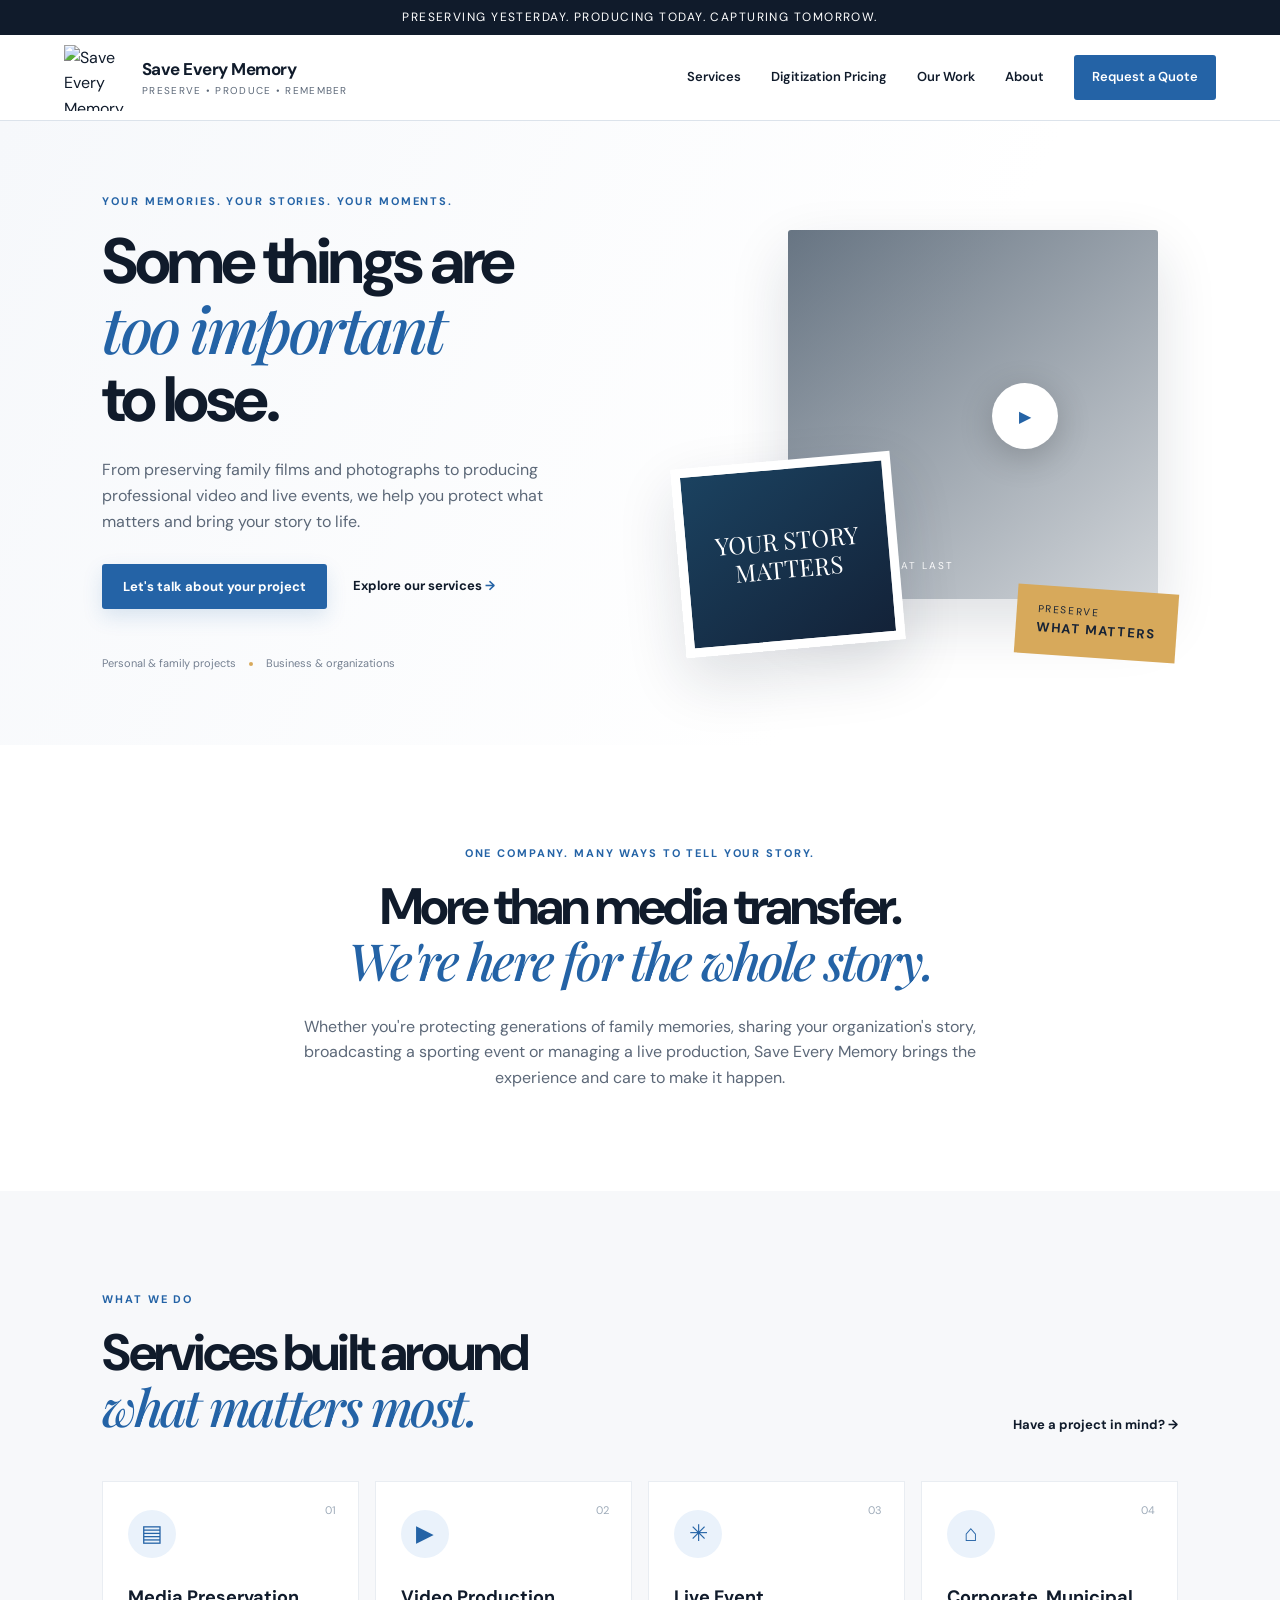
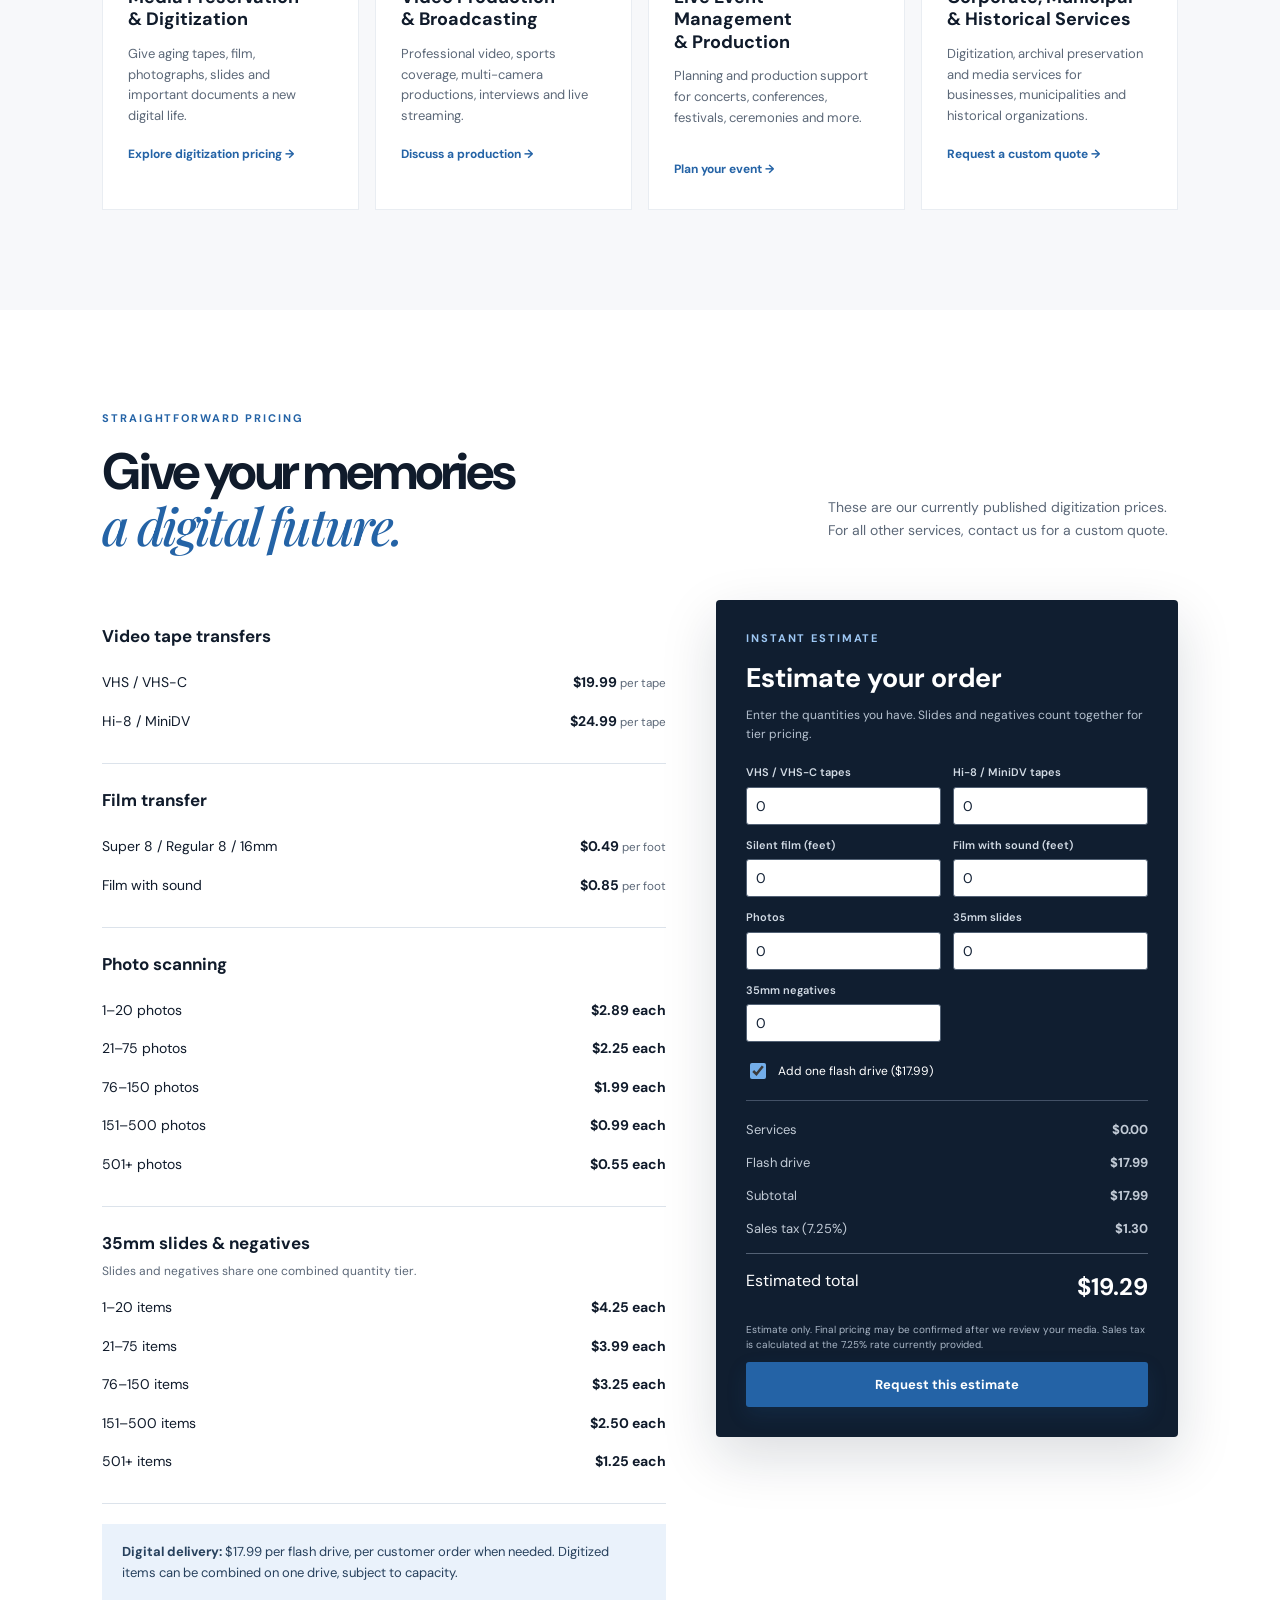
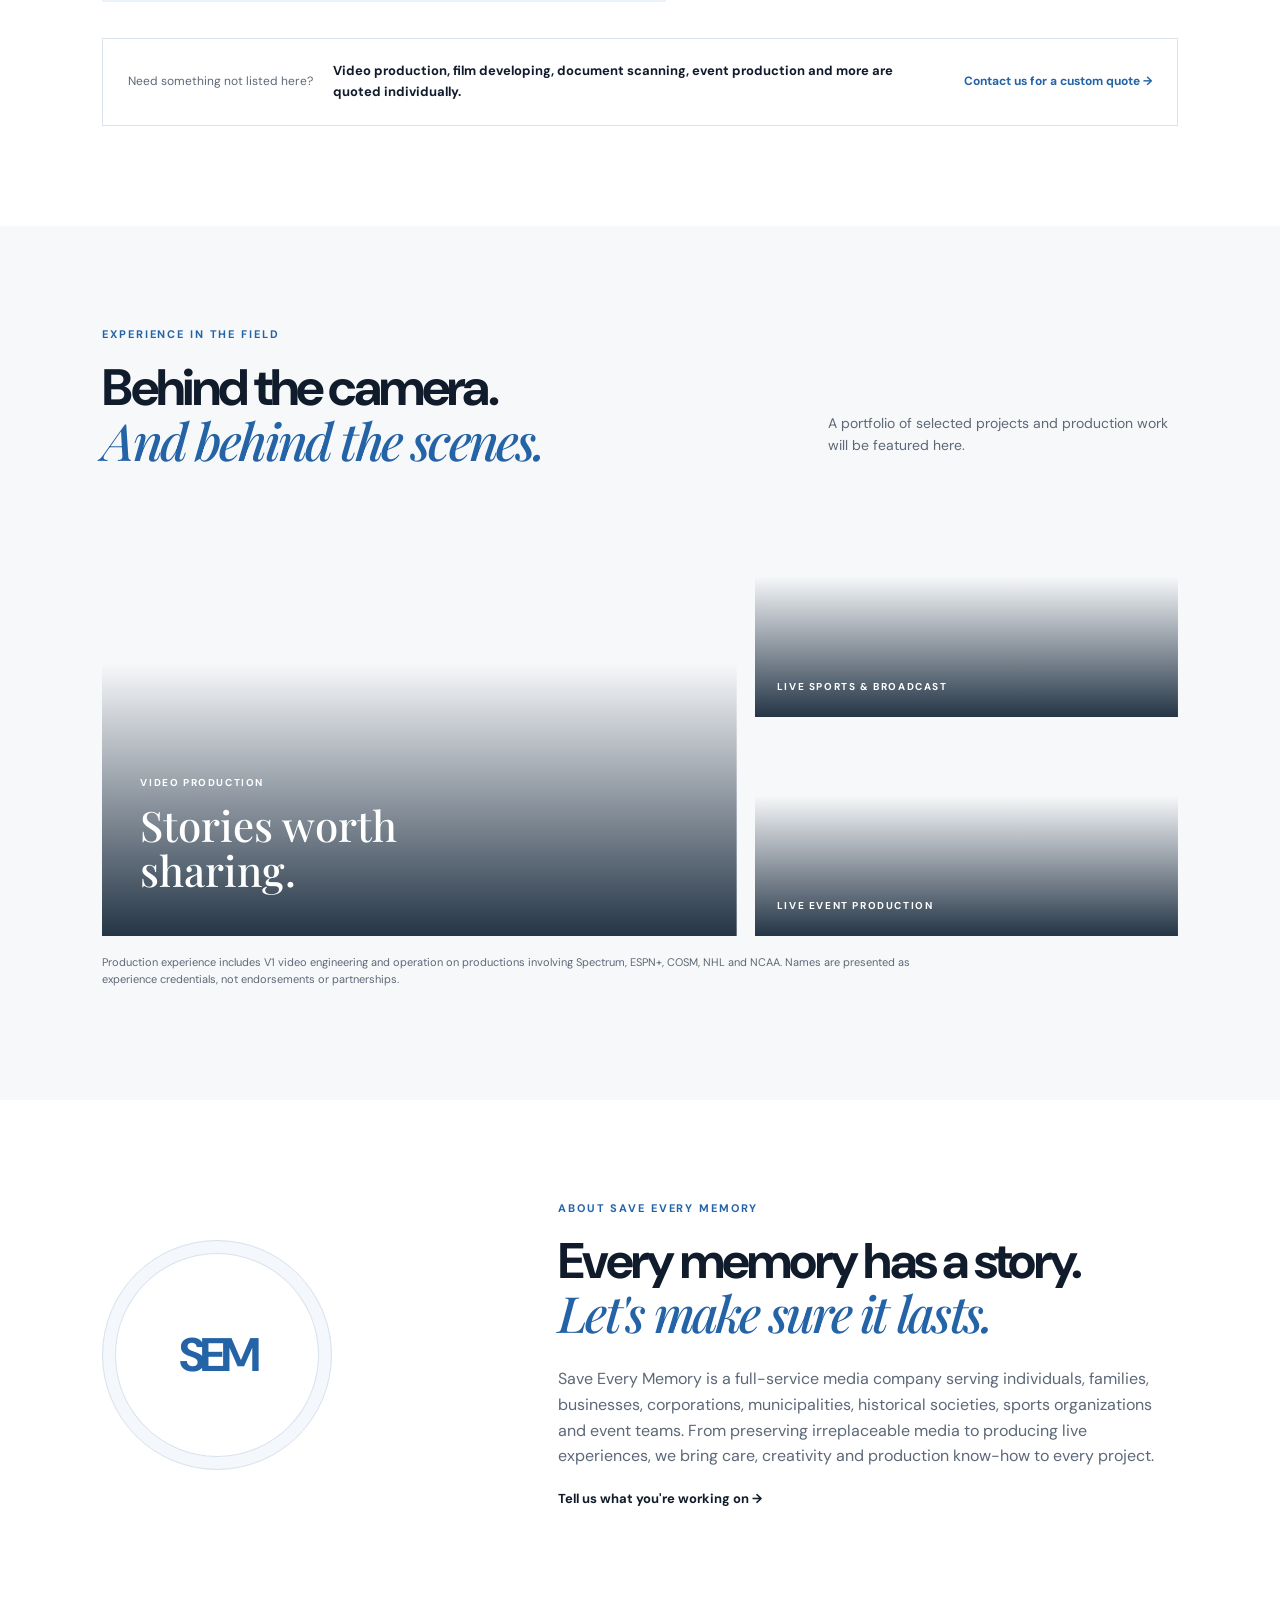
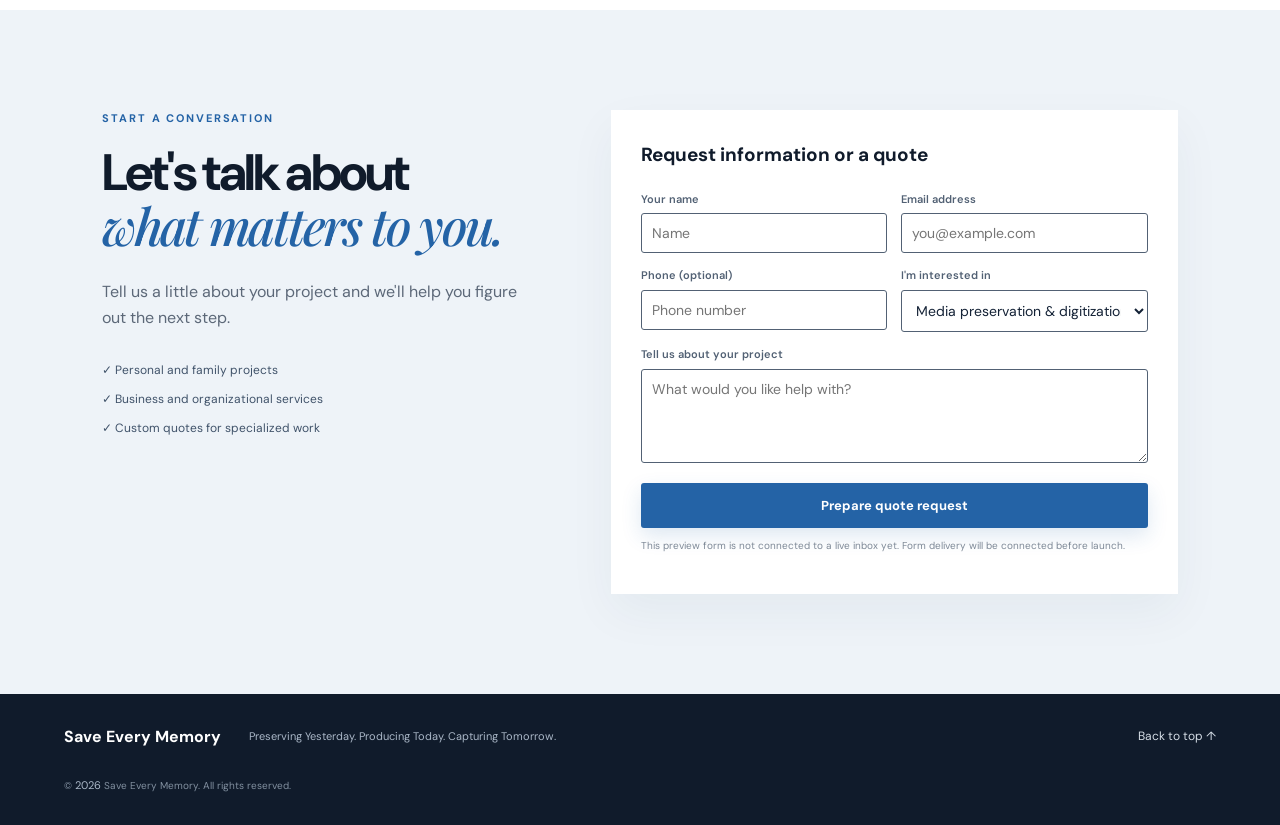
==== index.html @ 8688cd96 "Add files via upload" ====
<!doctype html>
<html lang="en">
<head>
  <meta charset="utf-8">
  <meta name="viewport" content="width=device-width, initial-scale=1">
  <meta name="description" content="Save Every Memory preserves the moments, stories and history that matter — and produces professional video and live events.">
  <title>Save Every Memory | Preserve. Produce. Remember.</title>
  <link rel="stylesheet" href="styles.css">
</head>
<body>
  <div class="announcement">Preserving Yesterday. Producing Today. Capturing Tomorrow.</div>
  <header class="site-header">
    <a class="brand" href="#home" aria-label="Save Every Memory home">
      <img class="brand-logo" src="assets/save-every-memory-logo.png" alt="Save Every Memory logo">
      <span><strong>Save Every Memory</strong><small>Preserve • Produce • Remember</small></span>
    </a>
    <button class="menu-toggle" aria-label="Toggle navigation" aria-expanded="false">☰</button>
    <nav class="nav">
      <a href="#services">Services</a><a href="#pricing">Digitization Pricing</a>
      <a href="#work">Our Work</a><a href="#about">About</a>
      <a class="nav-cta" href="#contact">Request a Quote</a>
    </nav>
  </header>

  <main>
    <section class="hero" id="home">
      <div class="hero-copy">
        <p class="eyebrow">Your memories. Your stories. Your moments.</p>
        <h1>Some things are<br><em>too important</em><br>to lose.</h1>
        <p class="hero-lede">From preserving family films and photographs to producing professional video and live events, we help you protect what matters and bring your story to life.</p>
        <div class="hero-actions"><a class="button primary" href="#contact">Let's talk about your project</a><a class="text-link" href="#services">Explore our services <span>→</span></a></div>
        <div class="trust-line"><span>Personal & family projects</span><i></i><span>Business & organizations</span></div>
      </div>
      <div class="hero-art" aria-label="Memories and video production visual">
        <div class="photo photo-main"><div class="photo-label">MEMORIES THAT LAST</div></div>
        <div class="photo photo-small"><span>YOUR STORY<br>MATTERS</span></div>
        <div class="play-mark">▶</div>
        <div class="hero-stamp">PRESERVE<br><b>WHAT MATTERS</b></div>
      </div>
    </section>

    <section class="intro section-pad">
      <p class="eyebrow">One company. Many ways to tell your story.</p>
      <h2>More than media transfer.<br><em>We're here for the whole story.</em></h2>
      <p>Whether you're protecting generations of family memories, sharing your organization's story, broadcasting a sporting event or managing a live production, Save Every Memory brings the experience and care to make it happen.</p>
    </section>

    <section class="services section-pad" id="services">
      <div class="section-heading"><div><p class="eyebrow">What we do</p><h2>Services built around<br><em>what matters most.</em></h2></div><a class="text-link" href="#contact">Have a project in mind? →</a></div>
      <div class="service-grid">
        <article class="service-card"><div class="service-number">01</div><div class="service-icon">▤</div><h3>Media Preservation<br>& Digitization</h3><p>Give aging tapes, film, photographs, slides and important documents a new digital life.</p><a href="#pricing">Explore digitization pricing →</a></article>
        <article class="service-card"><div class="service-number">02</div><div class="service-icon">▶</div><h3>Video Production<br>& Broadcasting</h3><p>Professional video, sports coverage, multi-camera productions, interviews and live streaming.</p><a href="#contact">Discuss a production →</a></article>
        <article class="service-card"><div class="service-number">03</div><div class="service-icon">✳</div><h3>Live Event Management<br>& Production</h3><p>Planning and production support for concerts, conferences, festivals, ceremonies and more.</p><a href="#contact">Plan your event →</a></article>
        <article class="service-card"><div class="service-number">04</div><div class="service-icon">⌂</div><h3>Corporate, Municipal<br>& Historical Services</h3><p>Digitization, archival preservation and media services for businesses, municipalities and historical organizations.</p><a href="#contact">Request a custom quote →</a></article>
      </div>
    </section>

    <section class="pricing section-pad" id="pricing">
      <div class="section-heading"><div><p class="eyebrow">Straightforward pricing</p><h2>Give your memories<br><em>a digital future.</em></h2></div><p class="section-note">These are our currently published digitization prices. For all other services, contact us for a custom quote.</p></div>
      <div class="price-layout">
        <div class="price-tables">
          <div class="price-group"><h3>Video tape transfers</h3><div class="price-row"><span>VHS / VHS-C</span><b>$19.99 <small>per tape</small></b></div><div class="price-row"><span>Hi-8 / MiniDV</span><b>$24.99 <small>per tape</small></b></div></div>
          <div class="price-group"><h3>Film transfer</h3><div class="price-row"><span>Super 8 / Regular 8 / 16mm</span><b>$0.49 <small>per foot</small></b></div><div class="price-row"><span>Film with sound</span><b>$0.85 <small>per foot</small></b></div></div>
          <div class="price-group"><h3>Photo scanning</h3><div class="tier-row"><span>1–20 photos</span><b>$2.89 each</b></div><div class="tier-row"><span>21–75 photos</span><b>$2.25 each</b></div><div class="tier-row"><span>76–150 photos</span><b>$1.99 each</b></div><div class="tier-row"><span>151–500 photos</span><b>$0.99 each</b></div><div class="tier-row"><span>501+ photos</span><b>$0.55 each</b></div></div>
          <div class="price-group"><h3>35mm slides & negatives</h3><p class="small-note">Slides and negatives share one combined quantity tier.</p><div class="tier-row"><span>1–20 items</span><b>$4.25 each</b></div><div class="tier-row"><span>21–75 items</span><b>$3.99 each</b></div><div class="tier-row"><span>76–150 items</span><b>$3.25 each</b></div><div class="tier-row"><span>151–500 items</span><b>$2.50 each</b></div><div class="tier-row"><span>501+ items</span><b>$1.25 each</b></div></div>
          <div class="drive-note"><strong>Digital delivery:</strong> $17.99 per flash drive, per customer order when needed. Digitized items can be combined on one drive, subject to capacity.</div>
        </div>
        <aside class="calculator">
          <div class="calc-top"><p class="eyebrow">Instant estimate</p><h3>Estimate your order</h3><p>Enter the quantities you have. Slides and negatives count together for tier pricing.</p></div>
          <div class="calc-fields">
            <label>VHS / VHS-C tapes<input type="number" min="0" step="1" value="0" id="vhs"></label>
            <label>Hi-8 / MiniDV tapes<input type="number" min="0" step="1" value="0" id="hi8"></label>
            <label>Silent film (feet)<input type="number" min="0" step="1" value="0" id="silent"></label>
            <label>Film with sound (feet)<input type="number" min="0" step="1" value="0" id="sound"></label>
            <label>Photos<input type="number" min="0" step="1" value="0" id="photos"></label>
            <label>35mm slides<input type="number" min="0" step="1" value="0" id="slides"></label>
            <label>35mm negatives<input type="number" min="0" step="1" value="0" id="negatives"></label>
          </div>
          <label class="check-line"><input type="checkbox" id="drive" checked> Add one flash drive ($17.99)</label>
          <div class="calc-breakdown"><div><span>Services</span><b id="servicesTotal">$0.00</b></div><div><span>Flash drive</span><b id="driveTotal">$17.99</b></div><div><span>Subtotal</span><b id="subtotal">$17.99</b></div><div><span>Sales tax (7.25%)</span><b id="tax">$1.30</b></div><div class="grand-total"><span>Estimated total</span><b id="total">$19.29</b></div></div>
          <p class="calc-disclaimer">Estimate only. Final pricing may be confirmed after we review your media. Sales tax is calculated at the 7.25% rate currently provided.</p>
          <a class="button primary full" href="#contact">Request this estimate</a>
        </aside>
      </div>
      <div class="custom-quote"><span>Need something not listed here?</span><strong>Video production, film developing, document scanning, event production and more are quoted individually.</strong><a href="#contact">Contact us for a custom quote →</a></div>
    </section>

    <section class="work section-pad" id="work">
      <div class="section-heading"><div><p class="eyebrow">Experience in the field</p><h2>Behind the camera.<br><em>And behind the scenes.</em></h2></div><p class="section-note">A portfolio of selected projects and production work will be featured here.</p></div>
      <div class="work-grid"><div class="work-feature"><div class="work-overlay"><span>VIDEO PRODUCTION</span><h3>Stories worth<br>sharing.</h3></div></div><div class="work-side"><div class="work-tile sports"><span>LIVE SPORTS & BROADCAST</span></div><div class="work-tile events"><span>LIVE EVENT PRODUCTION</span></div></div></div>
      <p class="experience-note">Production experience includes V1 video engineering and operation on productions involving Spectrum, ESPN+, COSM, NHL and NCAA. Names are presented as experience credentials, not endorsements or partnerships.</p>
    </section>

    <section class="about section-pad" id="about"><div class="about-mark">SEM</div><div><p class="eyebrow">About Save Every Memory</p><h2>Every memory has a story.<br><em>Let's make sure it lasts.</em></h2><p>Save Every Memory is a full-service media company serving individuals, families, businesses, corporations, municipalities, historical societies, sports organizations and event teams. From preserving irreplaceable media to producing live experiences, we bring care, creativity and production know-how to every project.</p><a class="text-link" href="#contact">Tell us what you're working on →</a></div></section>

    <section class="contact section-pad" id="contact"><div class="contact-copy"><p class="eyebrow">Start a conversation</p><h2>Let's talk about<br><em>what matters to you.</em></h2><p>Tell us a little about your project and we'll help you figure out the next step.</p><div class="contact-points"><span>✓ Personal and family projects</span><span>✓ Business and organizational services</span><span>✓ Custom quotes for specialized work</span></div></div>
      <form class="contact-form" id="quoteForm"><div class="form-heading">Request information or a quote</div><div class="form-grid"><label>Your name<input required name="name" placeholder="Name"></label><label>Email address<input required type="email" name="email" placeholder="you@example.com"></label><label>Phone (optional)<input name="phone" placeholder="Phone number"></label><label>I'm interested in<select name="interest"><option>Media preservation & digitization</option><option>Video production & broadcasting</option><option>Live event management & production</option><option>Corporate, municipal & historical services</option><option>Other / not sure yet</option></select></label><label class="wide">Tell us about your project<textarea required name="message" rows="4" placeholder="What would you like help with?"></textarea></label></div><button class="button primary full" type="submit">Prepare quote request</button><p class="form-hint">This preview form is not connected to a live inbox yet. Form delivery will be connected before launch.</p><div id="formStatus" role="status"></div></form>
    </section>
  </main>
  <footer><a class="footer-brand" href="#home">Save Every Memory</a><span>Preserving Yesterday. Producing Today. Capturing Tomorrow.</span><a href="#home">Back to top ↑</a><small>© <span id="year"></span> Save Every Memory. All rights reserved.</small></footer>
  <script src="script.js"></script>
</body>
</html>
---- styles.css ----
@import url('https://fonts.googleapis.com/css2?family=DM+Sans:wght@400;500;600;700&family=Playfair+Display:ital,wght@0,500;0,600;1,500;1,600&display=swap');
:root{--ink:#101b2b;--muted:#5c6878;--blue:#2463a6;--blue2:#eaf2fb;--line:#dce3eb;--paper:#f7f8fa;--white:#fff;--gold:#d7a95b}
*{box-sizing:border-box}html{scroll-behavior:smooth}body{margin:0;color:var(--ink);font-family:'DM Sans',sans-serif;line-height:1.6;background:#fff}a{color:inherit;text-decoration:none}.announcement{background:var(--ink);color:#fff;text-align:center;padding:8px 16px;font-size:12px;letter-spacing:.12em;text-transform:uppercase}.site-header{height:86px;padding:0 max(5vw,24px);display:flex;align-items:center;justify-content:space-between;border-bottom:1px solid var(--line);background:#fff;position:sticky;top:0;z-index:10}.brand{display:flex;align-items:center;gap:12px}.brand strong{display:block;font-size:17px;letter-spacing:-.03em}.brand small{display:block;color:var(--muted);font-size:10px;letter-spacing:.13em;text-transform:uppercase}.brand-logo{width:66px;height:66px;object-fit:contain;display:block;flex:0 0 auto}.nav{display:flex;align-items:center;gap:30px;font-size:13px;font-weight:600}.nav a:not(.nav-cta):hover,.text-link:hover{color:var(--blue)}.nav-cta{background:var(--blue);color:#fff;padding:12px 18px;border-radius:3px}.menu-toggle{display:none;border:0;background:none;font-size:24px}
.hero{min-height:610px;display:grid;grid-template-columns:1fr 1fr;align-items:center;padding:72px max(8vw,32px);gap:6vw;background:linear-gradient(115deg,#f6f8fb 0%,#fff 68%);overflow:hidden}.eyebrow{color:var(--blue);font-size:11px;font-weight:700;letter-spacing:.17em;text-transform:uppercase;margin:0 0 18px}.hero h1,.intro h2,.section-heading h2,.about h2,.contact h2{font-size:clamp(42px,5vw,66px);line-height:1.04;letter-spacing:-.055em;margin:0 0 24px;font-weight:700}.hero h1 em,.intro h2 em,.section-heading h2 em,.about h2 em,.contact h2 em{font-family:'Playfair Display',serif;font-weight:500;color:var(--blue)}.hero-lede{max-width:570px;color:var(--muted);font-size:16px}.hero-actions{display:flex;align-items:center;gap:26px;margin-top:30px}.button{display:inline-flex;justify-content:center;align-items:center;border:0;padding:14px 21px;font:700 13px 'DM Sans';cursor:pointer;border-radius:3px}.primary{background:var(--blue);color:#fff;box-shadow:0 8px 20px #2463a626}.primary:hover{background:#194e88}.text-link{font-weight:700;color:var(--ink);font-size:13px}.text-link span{color:var(--blue)}.trust-line{display:flex;align-items:center;gap:13px;margin-top:46px;color:#758091;font-size:11px}.trust-line i{height:4px;width:4px;border-radius:50%;background:var(--gold)}.hero-art{height:450px;position:relative;max-width:550px;width:100%;justify-self:center}.photo{position:absolute;box-shadow:0 25px 60px #12243b24}.photo-main{width:74%;height:82%;right:4%;top:5%;background:linear-gradient(140deg,#1c3045aa,#1c304533),url('https://images.unsplash.com/photo-1511895426328-dc8714191300?auto=format&fit=crop&w=1100&q=85') center/cover;border-radius:3px}.photo-small{width:44%;height:42%;left:0;bottom:2%;background:linear-gradient(145deg,#1b4260,#132238);border:9px solid white;display:grid;place-content:center;color:#fff;text-align:center;font-family:'Playfair Display';font-size:24px;line-height:1.15;transform:rotate(-5deg)}.photo-label{position:absolute;bottom:25px;left:25px;color:#fff;font-size:10px;letter-spacing:.2em}.play-mark{position:absolute;right:24%;top:39%;width:66px;height:66px;border-radius:50%;background:#fff;color:var(--blue);display:grid;place-content:center;box-shadow:0 8px 35px #0003}.hero-stamp{position:absolute;right:0;bottom:0;background:var(--gold);padding:16px 21px;color:#172335;font-size:10px;letter-spacing:.16em;line-height:1.6;transform:rotate(4deg)}.hero-stamp b{font-size:13px}
.section-pad{padding:100px max(8vw,32px)}.intro{text-align:center;max-width:950px;margin:auto}.intro h2{font-size:clamp(36px,4vw,54px)}.intro>p:last-child{max-width:700px;margin:0 auto;color:var(--muted)}.services{background:var(--paper)}.section-heading{display:flex;align-items:end;justify-content:space-between;gap:30px;margin-bottom:45px}.section-heading h2{font-size:clamp(36px,4vw,52px);margin:0}.section-note{max-width:350px;color:var(--muted);font-size:14px}.service-grid{display:grid;grid-template-columns:repeat(4,1fr);gap:16px}.service-card{background:#fff;padding:28px 25px;min-height:300px;position:relative;border:1px solid #e9edf2;transition:.2s}.service-card:hover{transform:translateY(-5px);box-shadow:0 15px 35px #14263b12}.service-number{position:absolute;right:22px;top:20px;color:#9eabb9;font-size:11px}.service-icon{width:48px;height:48px;border-radius:50%;background:var(--blue2);color:var(--blue);display:grid;place-content:center;font-size:23px;margin-bottom:28px}.service-card h3{font-size:18px;line-height:1.25;margin:0 0 12px}.service-card p{color:var(--muted);font-size:13px;min-height:76px}.service-card a{font-size:12px;color:var(--blue);font-weight:700}
.pricing{background:#fff}.price-layout{display:grid;grid-template-columns:1.1fr .9fr;gap:50px;align-items:start}.price-group{padding:23px 0;border-bottom:1px solid var(--line)}.price-group h3{margin:0 0 13px;font-size:17px}.price-row,.tier-row{display:flex;justify-content:space-between;align-items:center;padding:8px 0;font-size:14px;gap:20px}.price-row b,.tier-row b{white-space:nowrap}.price-row small{font-weight:400;color:var(--muted)}.small-note{font-size:12px;color:var(--muted);margin:-8px 0 7px}.drive-note{margin-top:20px;background:var(--blue2);padding:18px 20px;font-size:13px;color:#27415d}.calculator{background:#101e30;color:#fff;padding:30px;border-radius:4px;box-shadow:0 20px 55px #0b1c3026}.calc-top .eyebrow{color:#9ec8f4;margin-bottom:8px}.calc-top h3{font-size:27px;margin:0}.calc-top p:not(.eyebrow){font-size:12px;color:#b6c2d0;margin:7px 0 20px}.calc-fields{display:grid;grid-template-columns:1fr 1fr;gap:12px}.calc-fields label,.form-grid label{font-size:11px;color:#d2dbe5;font-weight:600}.calc-fields input,.form-grid input,.form-grid select,.form-grid textarea{display:block;width:100%;margin-top:5px;border:1px solid #526174;background:#fff;color:#142236;border-radius:3px;padding:10px;font:14px 'DM Sans';min-width:0}.calc-fields input{padding:9px}.check-line{display:flex;align-items:center;gap:9px;font-size:12px;margin:18px 0}.check-line input{accent-color:#73aeea;width:16px;height:16px}.calc-breakdown{border-top:1px solid #435166;padding-top:13px}.calc-breakdown>div{display:flex;justify-content:space-between;padding:6px 0;font-size:13px;color:#c2cbd6}.calc-breakdown .grand-total{border-top:1px solid #536174;margin-top:7px;padding-top:14px;color:#fff;font-size:16px}.grand-total b{font-size:24px}.calc-disclaimer{font-size:10px;color:#aab7c7;line-height:1.5}.full{width:100%}.custom-quote{margin-top:36px;padding:22px 25px;border:1px solid var(--line);display:flex;align-items:center;gap:20px;flex-wrap:wrap}.custom-quote span{font-size:12px;color:var(--muted)}.custom-quote strong{font-size:13px;flex:1}.custom-quote a{font-size:12px;color:var(--blue);font-weight:700;white-space:nowrap}
.work{background:var(--paper)}.work-grid{display:grid;grid-template-columns:1.2fr .8fr;gap:18px;height:420px}.work-feature,.work-tile{position:relative;background-size:cover;background-position:center;overflow:hidden}.work-feature{background-image:linear-gradient(0deg,#071a2de0,transparent 65%),url('https://images.unsplash.com/photo-1492619375914-88005aa9e8fb?auto=format&fit=crop&w=1300&q=85')}.work-overlay{position:absolute;bottom:34px;left:38px;color:#fff}.work-overlay span,.work-tile span{font-size:10px;letter-spacing:.16em;font-weight:700}.work-overlay h3{font-size:42px;line-height:1.05;margin:10px 0;font-family:'Playfair Display';font-weight:500}.work-side{display:grid;grid-template-rows:1fr 1fr;gap:18px}.work-tile{display:flex;align-items:end;padding:22px;color:#fff}.sports{background-image:linear-gradient(0deg,#071a2de0,transparent 70%),url('https://images.unsplash.com/photo-1461896836934-ffe607ba8211?auto=format&fit=crop&w=900&q=85')}.events{background-image:linear-gradient(0deg,#071a2de0,transparent 70%),url('https://images.unsplash.com/photo-1501386761578-eac5c94b800a?auto=format&fit=crop&w=900&q=85')}.experience-note{font-size:11px;color:var(--muted);margin-top:18px;max-width:850px}
.about{display:grid;grid-template-columns:.55fr 1fr;gap:9vw;align-items:center}.about-mark{width:230px;height:230px;border-radius:50%;border:1px solid #d8e2ed;display:grid;place-content:center;font-size:47px;font-weight:700;color:var(--blue);letter-spacing:-.1em;box-shadow:inset 0 0 0 12px #f4f8fc,inset 0 0 0 13px #d8e2ed}.about h2{font-size:clamp(36px,4vw,50px)}.about p:not(.eyebrow){color:var(--muted);max-width:650px}.contact{background:#eef3f8;display:grid;grid-template-columns:.85fr 1.15fr;gap:7vw}.contact h2{font-size:clamp(38px,4vw,54px)}.contact-copy>p:not(.eyebrow){color:var(--muted);max-width:420px}.contact-points{display:grid;gap:10px;margin-top:30px;font-size:12px;color:#40536a}.contact-form{background:#fff;padding:30px;box-shadow:0 18px 45px #1c38500d}.form-heading{font-size:19px;font-weight:700;margin-bottom:20px}.form-grid{display:grid;grid-template-columns:1fr 1fr;gap:14px}.form-grid label{color:#526174}.form-grid .wide{grid-column:1/-1}.form-grid textarea{resize:vertical}.contact-form button{margin-top:20px}.form-hint{font-size:10px;color:#7d8896}#formStatus{font-size:12px;color:var(--blue);margin-top:10px}footer{background:#101b2b;color:#d5dde6;padding:30px max(5vw,24px);display:flex;align-items:center;gap:28px;flex-wrap:wrap}footer .footer-brand{font-weight:700;color:#fff}footer span{font-size:11px;color:#aab7c7;flex:1}footer>a:nth-of-type(2){font-size:12px}footer small{width:100%;font-size:10px;color:#8290a0}
@media(max-width:950px){.nav{gap:15px}.hero{padding-left:6vw;padding-right:6vw}.service-grid{grid-template-columns:repeat(2,1fr)}.price-layout{grid-template-columns:1fr 1fr;gap:25px}.section-pad{padding:75px 6vw}}
@media(max-width:700px){.site-header{height:72px}.menu-toggle{display:block}.nav{display:none;position:absolute;top:72px;left:0;right:0;background:#fff;padding:20px 26px;box-shadow:0 15px 25px #14263b18;flex-direction:column;align-items:stretch}.nav.open{display:flex}.nav-cta{text-align:center}.hero{grid-template-columns:1fr;padding:58px 7vw 50px;gap:20px}.hero-art{height:330px;width:100%}.hero h1{font-size:49px}.hero-actions{align-items:flex-start;flex-direction:column;gap:15px}.trust-line{margin-top:27px;flex-wrap:wrap}.section-pad{padding:65px 7vw}.section-heading{display:block}.section-note{margin-top:18px}.service-grid{grid-template-columns:1fr}.service-card{min-height:0}.service-card p{min-height:0}.price-layout{grid-template-columns:1fr}.calculator{padding:24px}.work-grid{height:auto;grid-template-columns:1fr}.work-feature{height:300px}.work-side{grid-template-columns:1fr 1fr;grid-template-rows:180px}.about{grid-template-columns:1fr;gap:35px}.about-mark{width:150px;height:150px;font-size:34px}.contact{grid-template-columns:1fr;gap:35px}.form-grid{grid-template-columns:1fr}.form-grid .wide{grid-column:auto}.custom-quote{align-items:flex-start;flex-direction:column;gap:8px}.custom-quote strong{flex:none}.custom-quote a{white-space:normal}footer{gap:12px;flex-direction:column;align-items:flex-start}footer span{flex:none}}
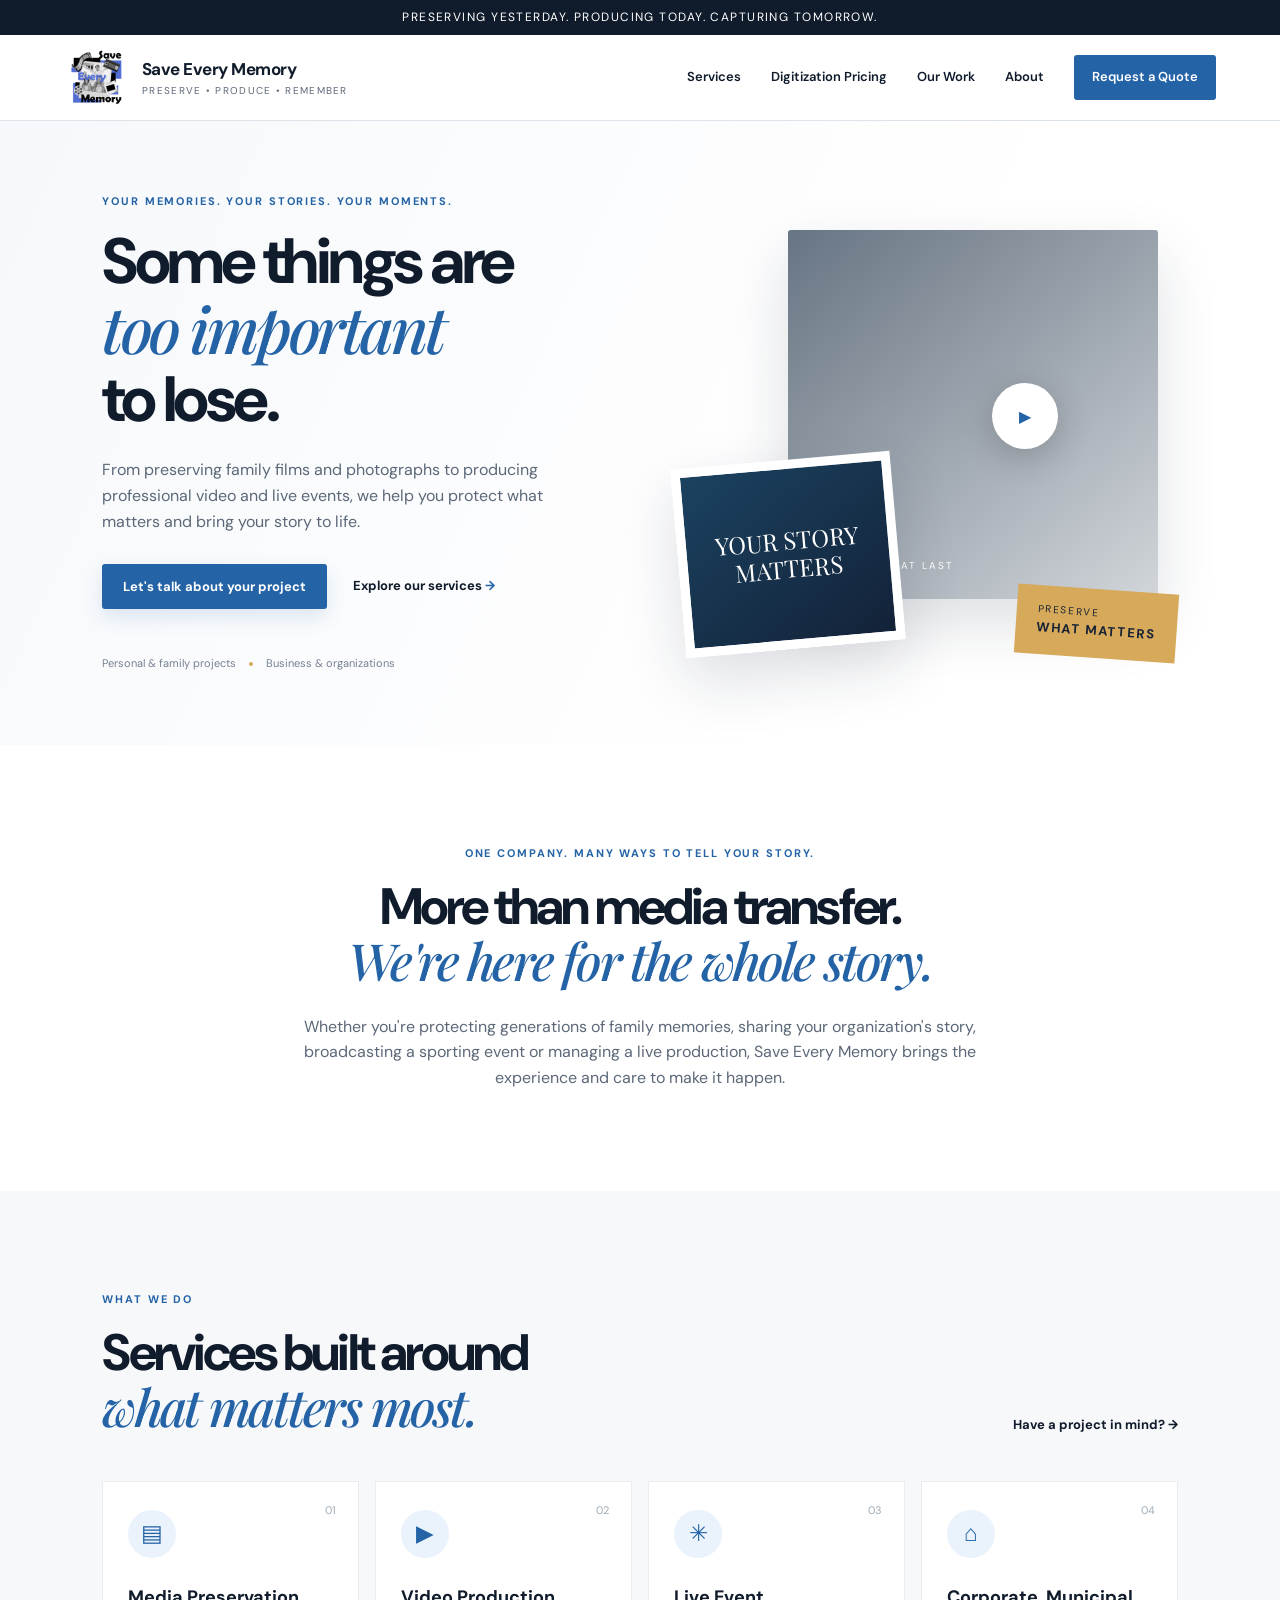
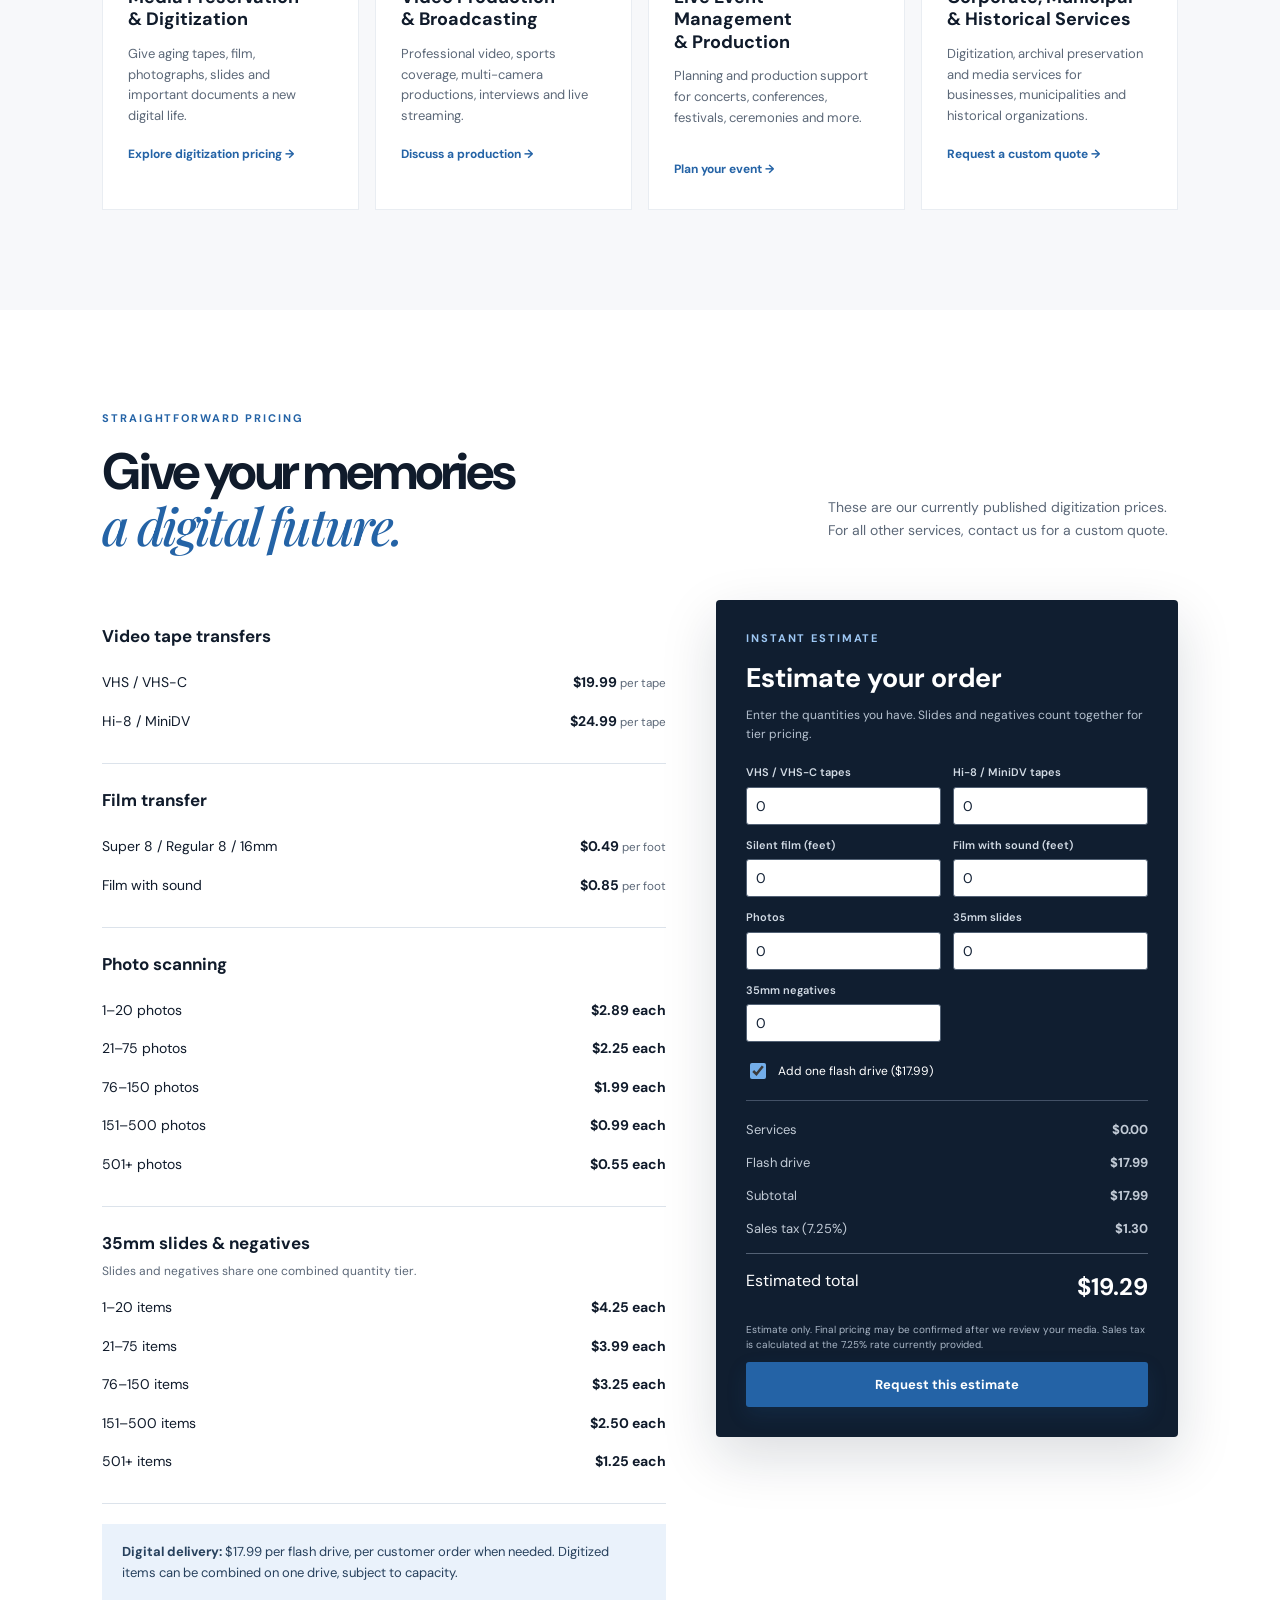
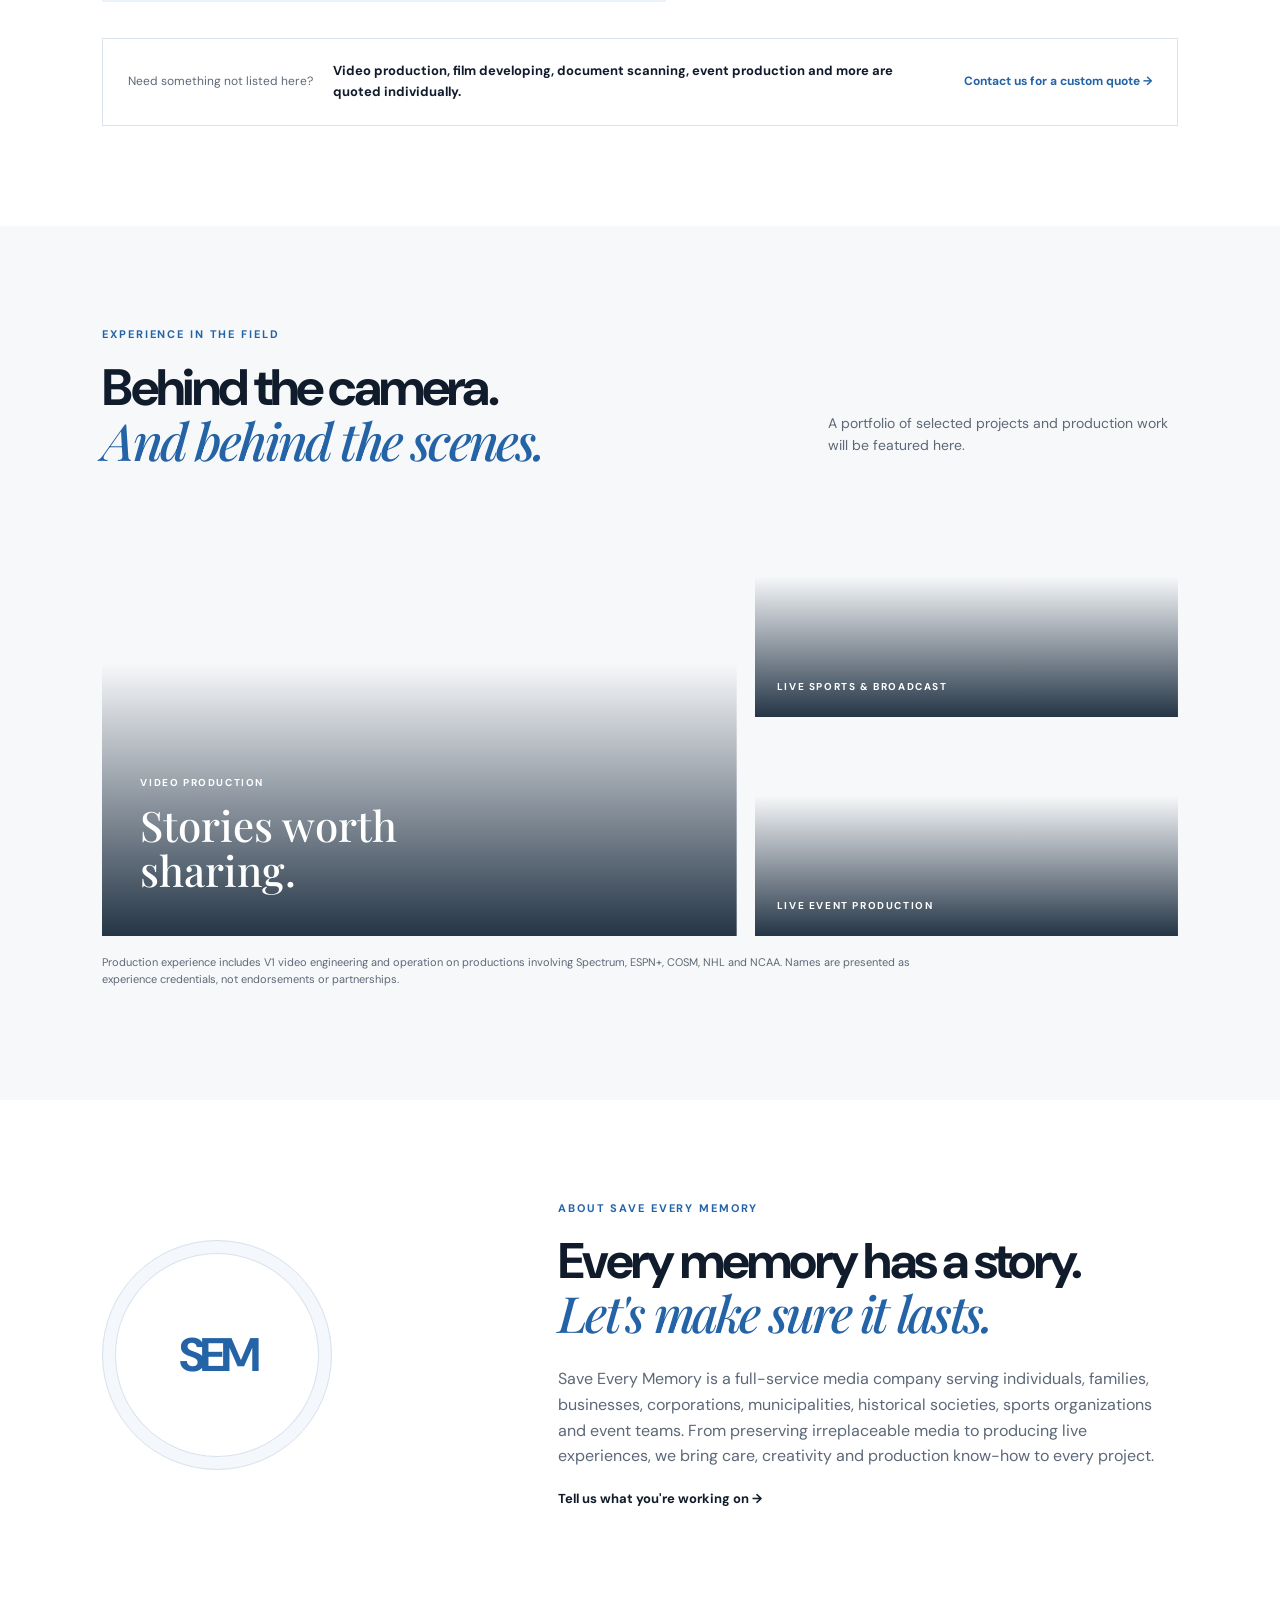
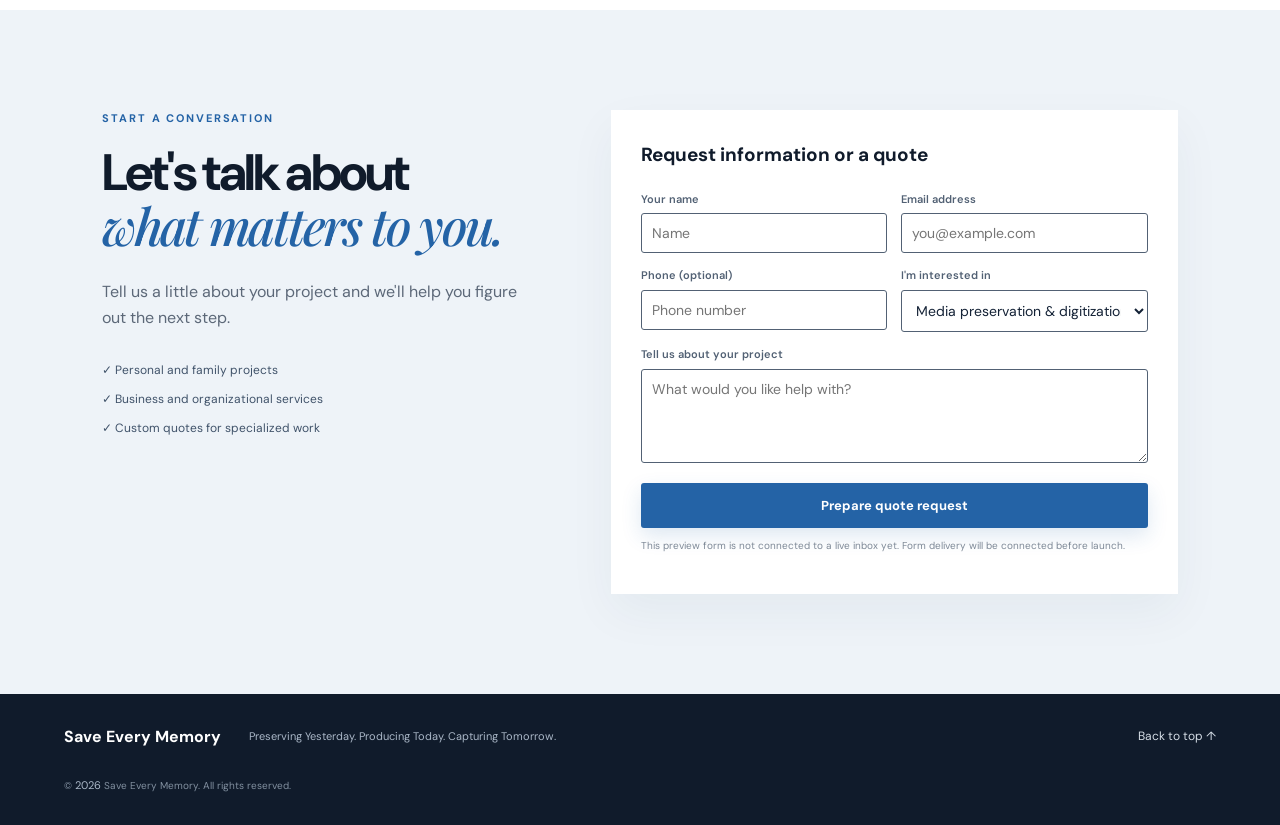
==== commit 25c5345f: "Update index.html" ====
--- a/index.html
+++ b/index.html
@@ -11,7 +11,7 @@
   <div class="announcement">Preserving Yesterday. Producing Today. Capturing Tomorrow.</div>
   <header class="site-header">
     <a class="brand" href="#home" aria-label="Save Every Memory home">
-      <img class="brand-logo" src="assets/save-every-memory-logo.png" alt="Save Every Memory logo">
+      <img class="brand-logo" src="save-every-memory-logo.png" alt="Save Every Memory logo">
       <span><strong>Save Every Memory</strong><small>Preserve • Produce • Remember</small></span>
     </a>
     <button class="menu-toggle" aria-label="Toggle navigation" aria-expanded="false">☰</button>
@@ -100,4 +100,4 @@
   <footer><a class="footer-brand" href="#home">Save Every Memory</a><span>Preserving Yesterday. Producing Today. Capturing Tomorrow.</span><a href="#home">Back to top ↑</a><small>© <span id="year"></span> Save Every Memory. All rights reserved.</small></footer>
   <script src="script.js"></script>
 </body>
-</html>+</html>
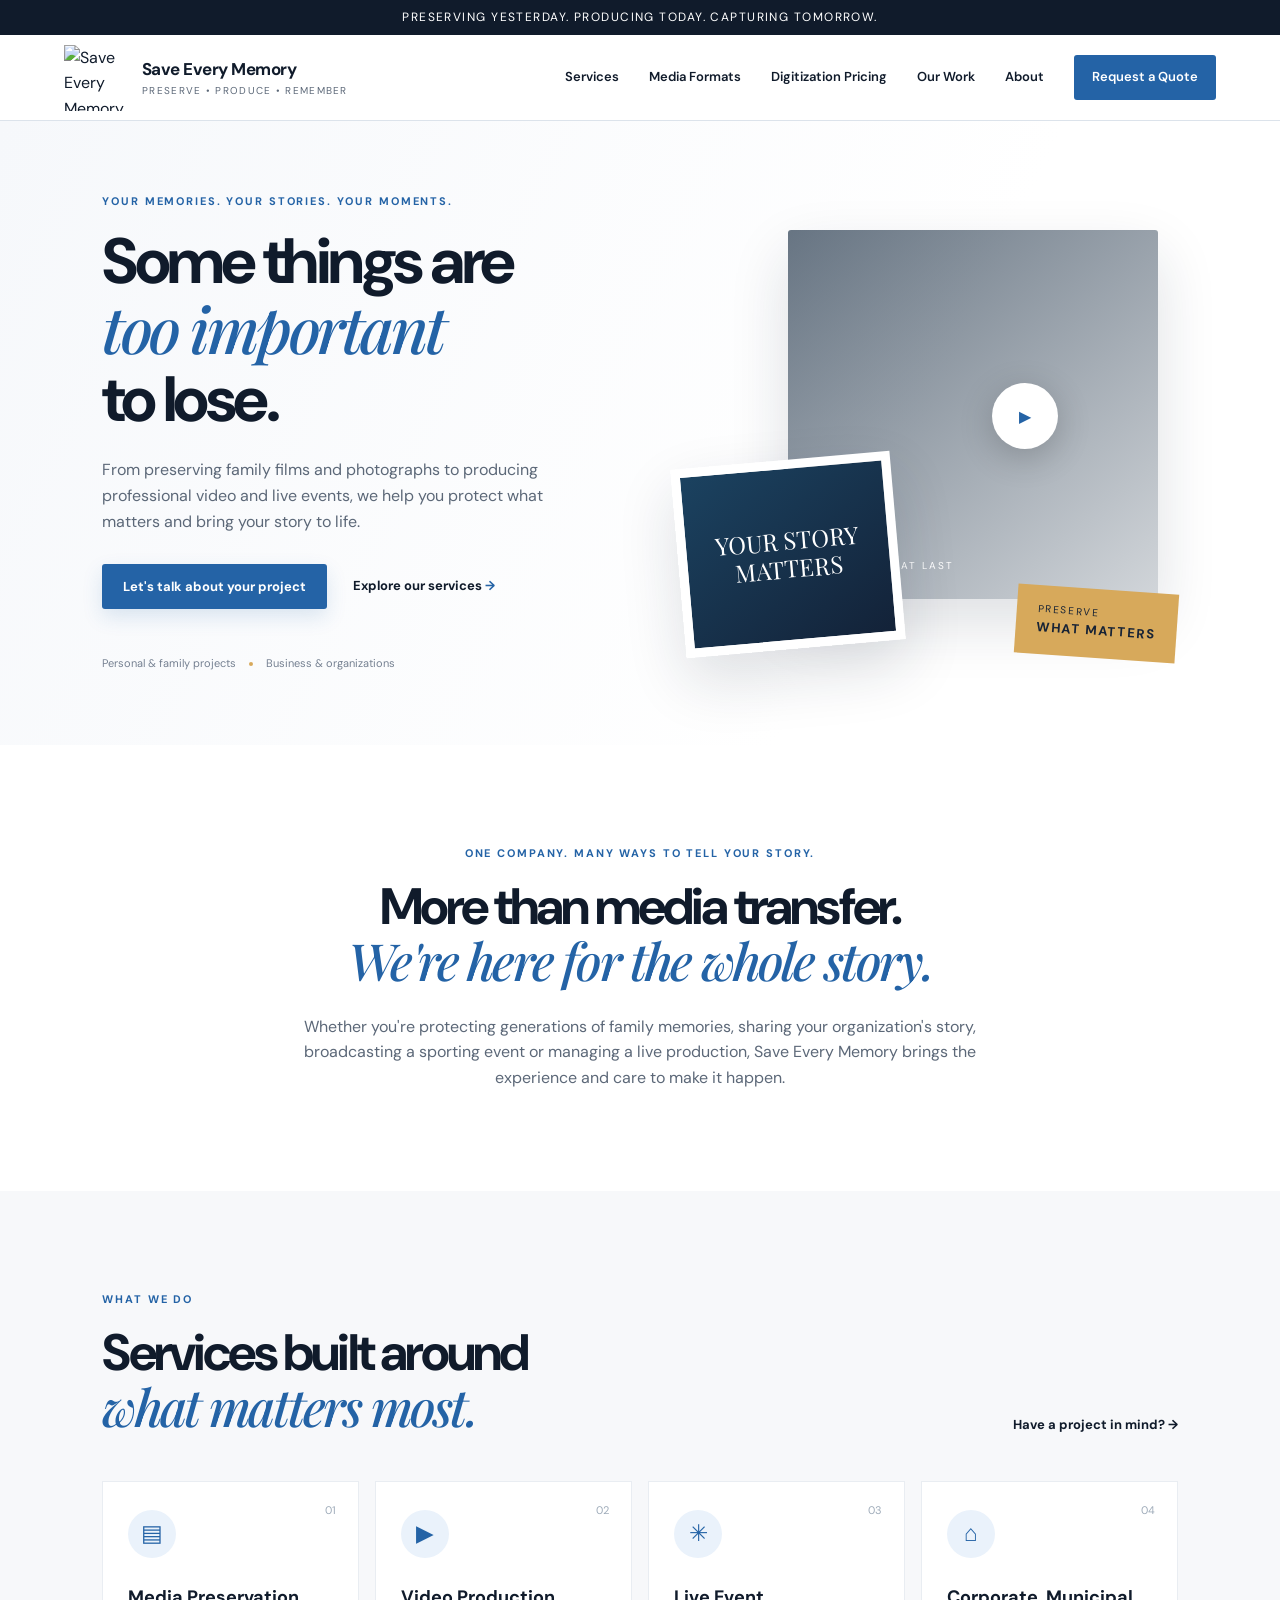
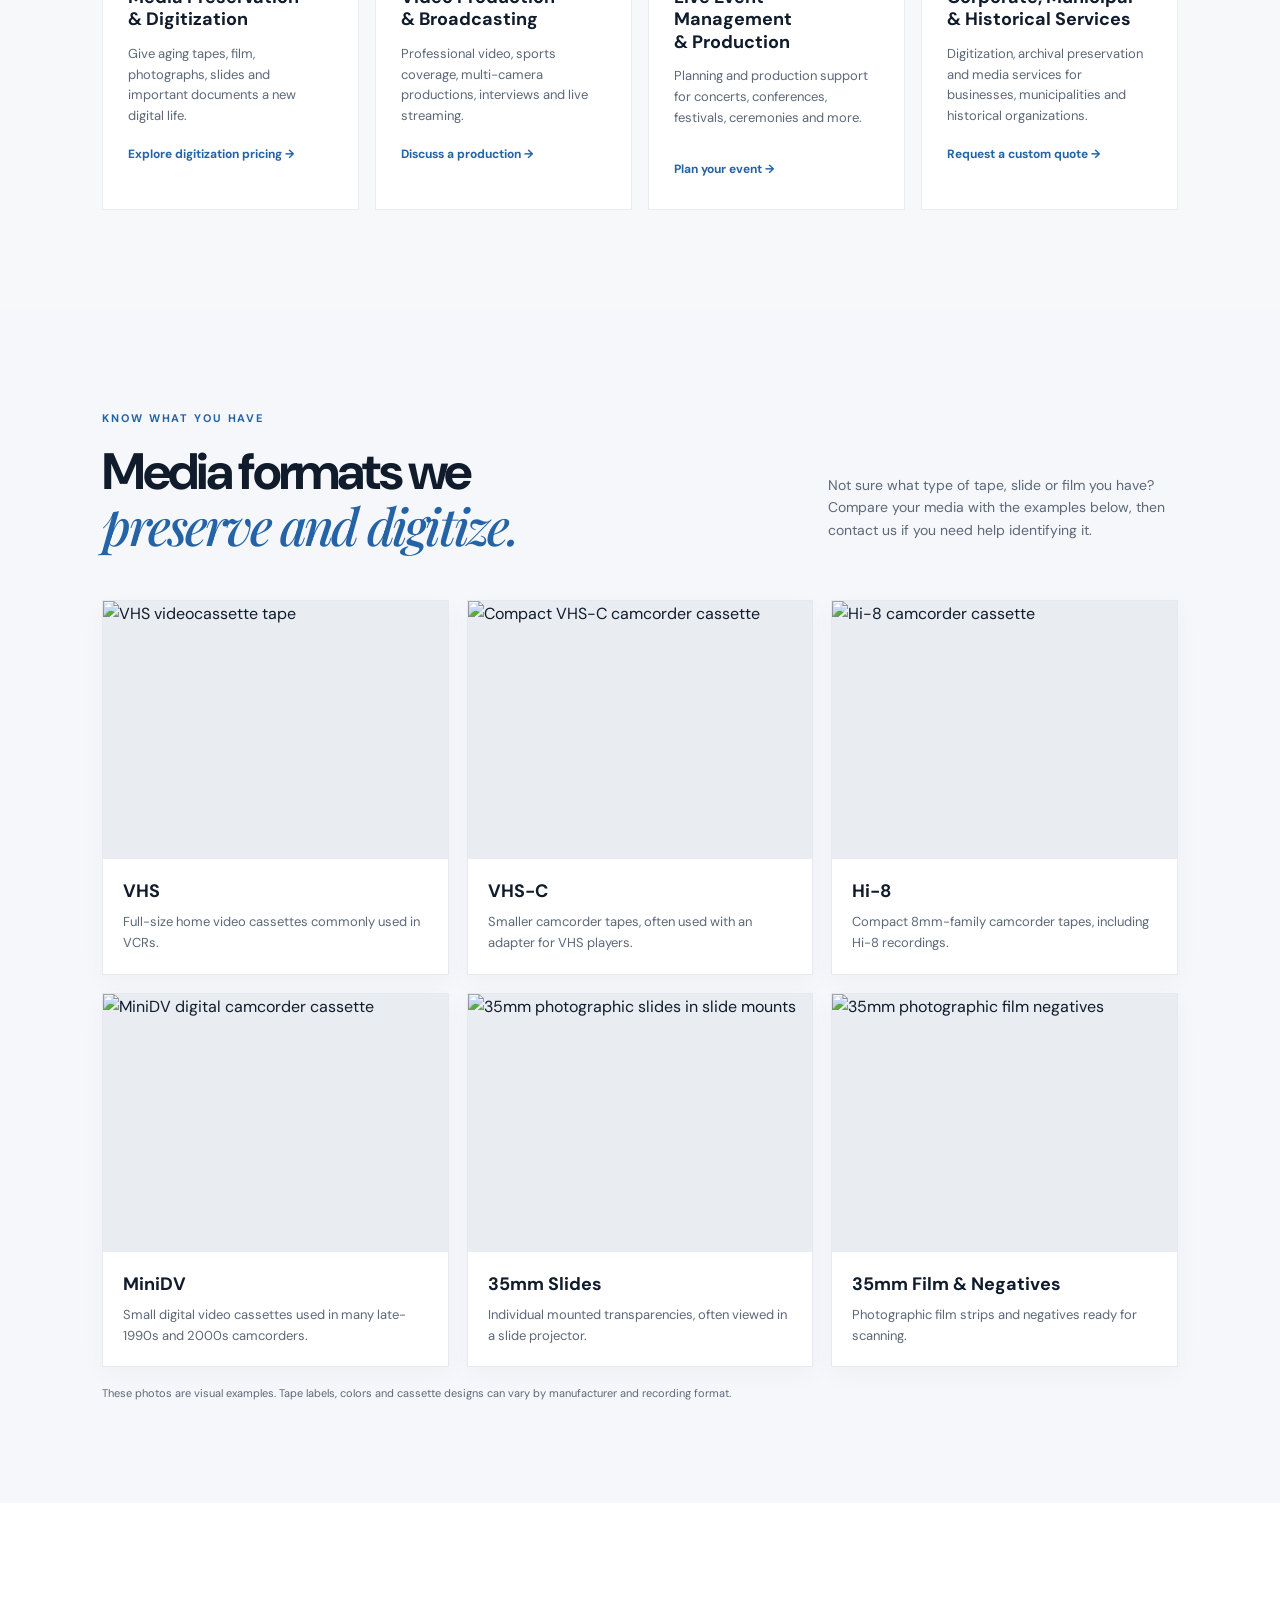
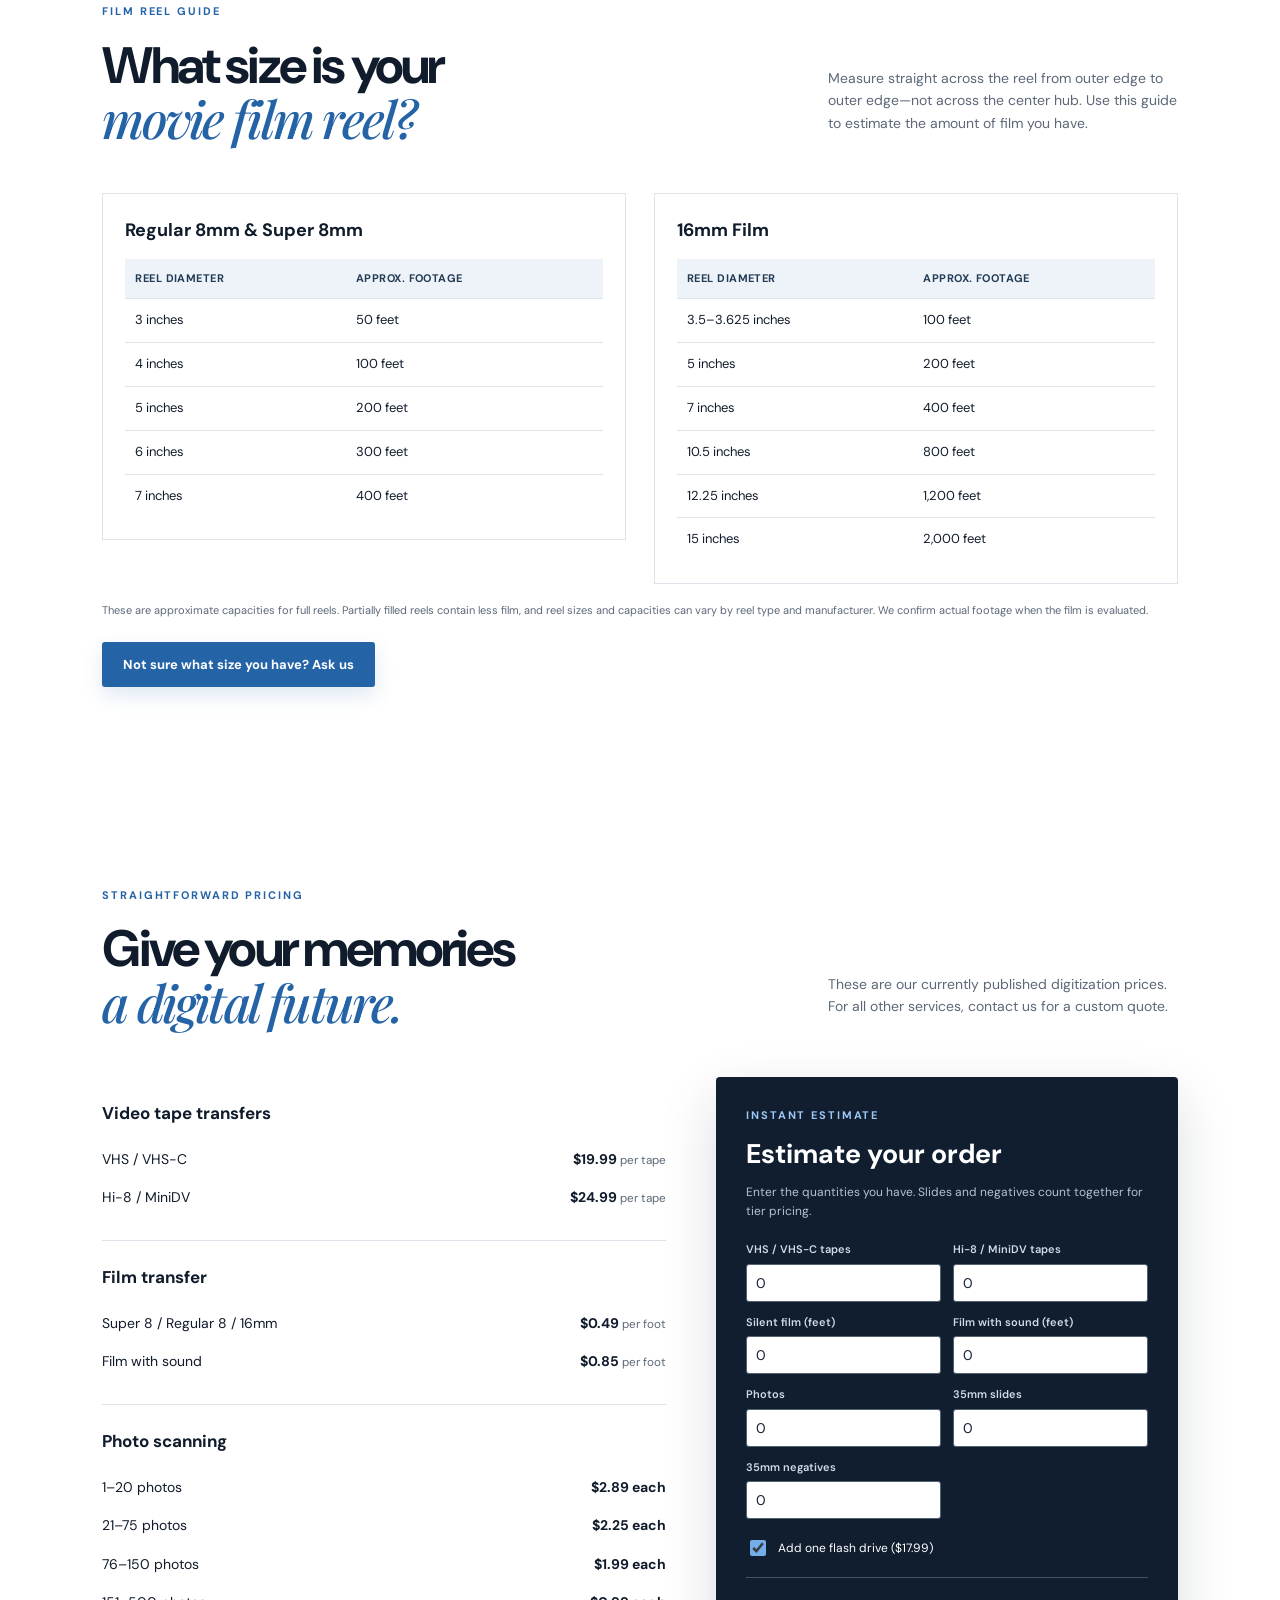
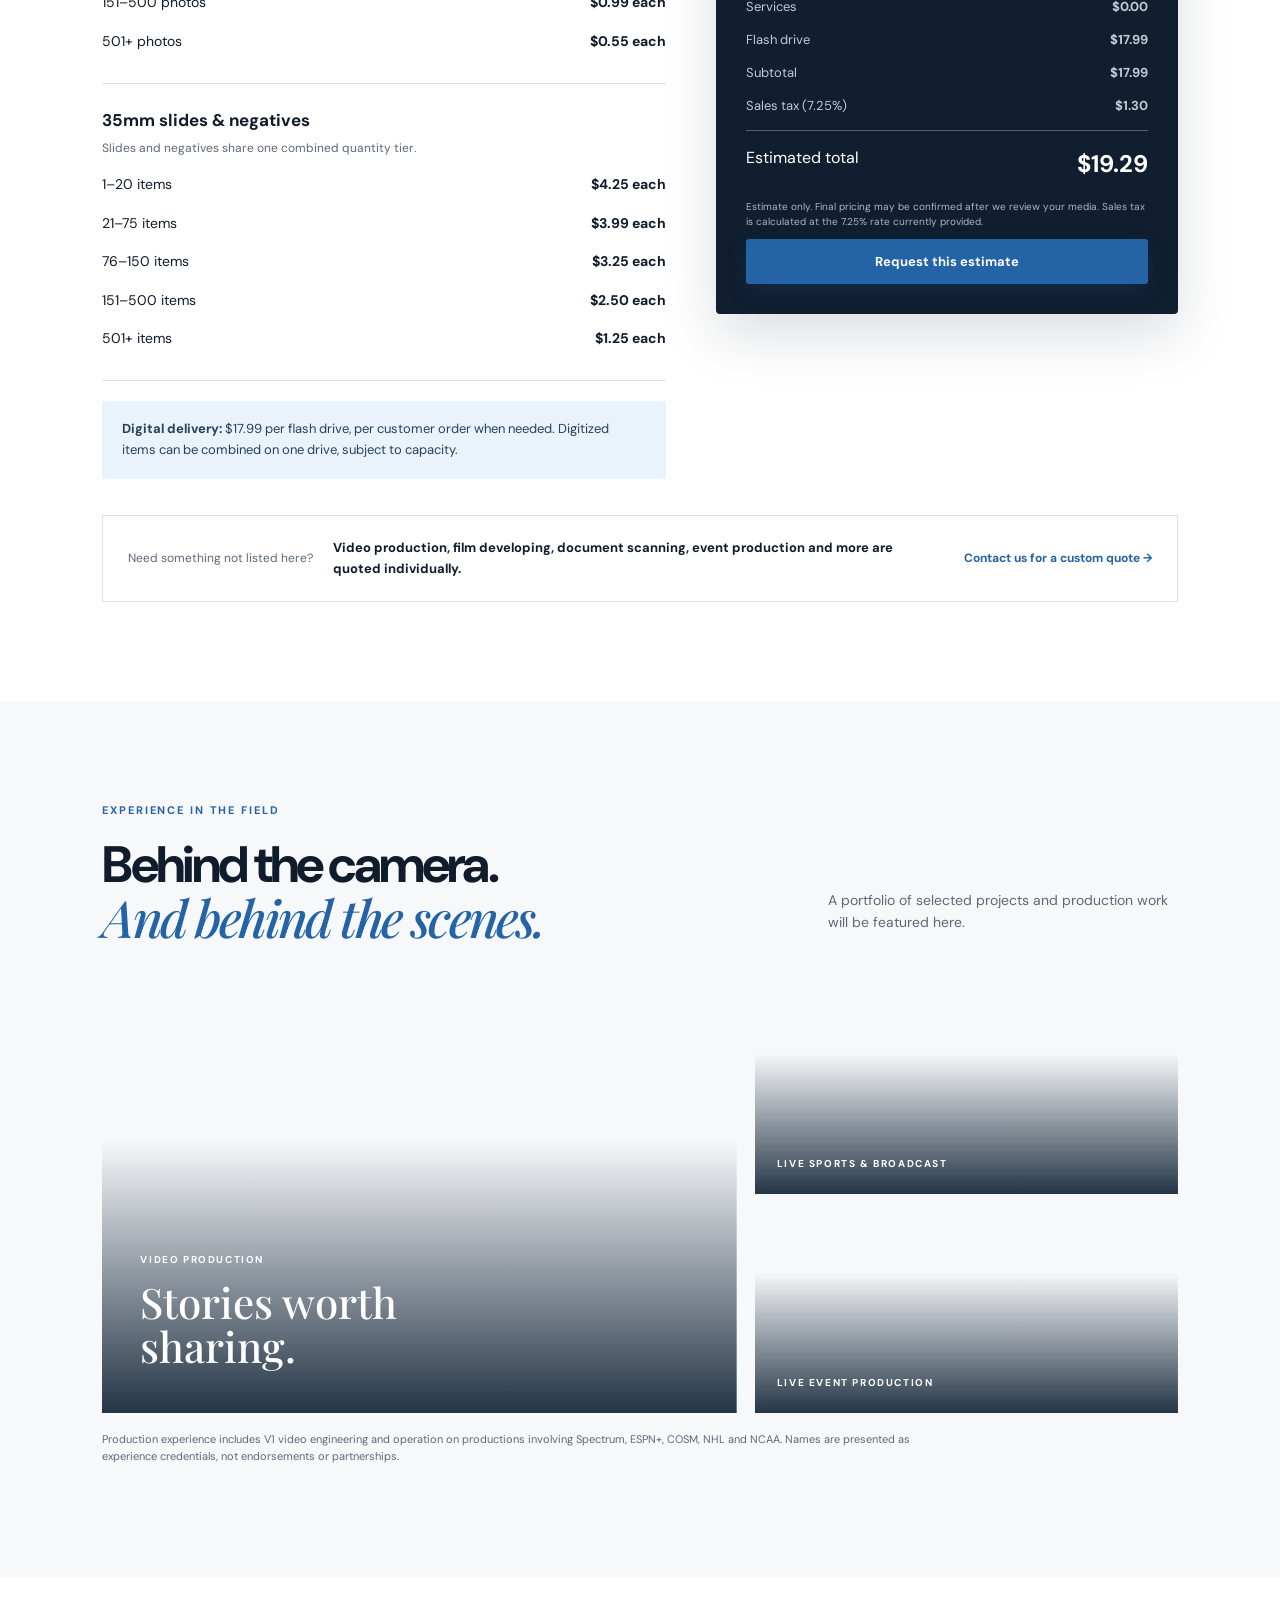
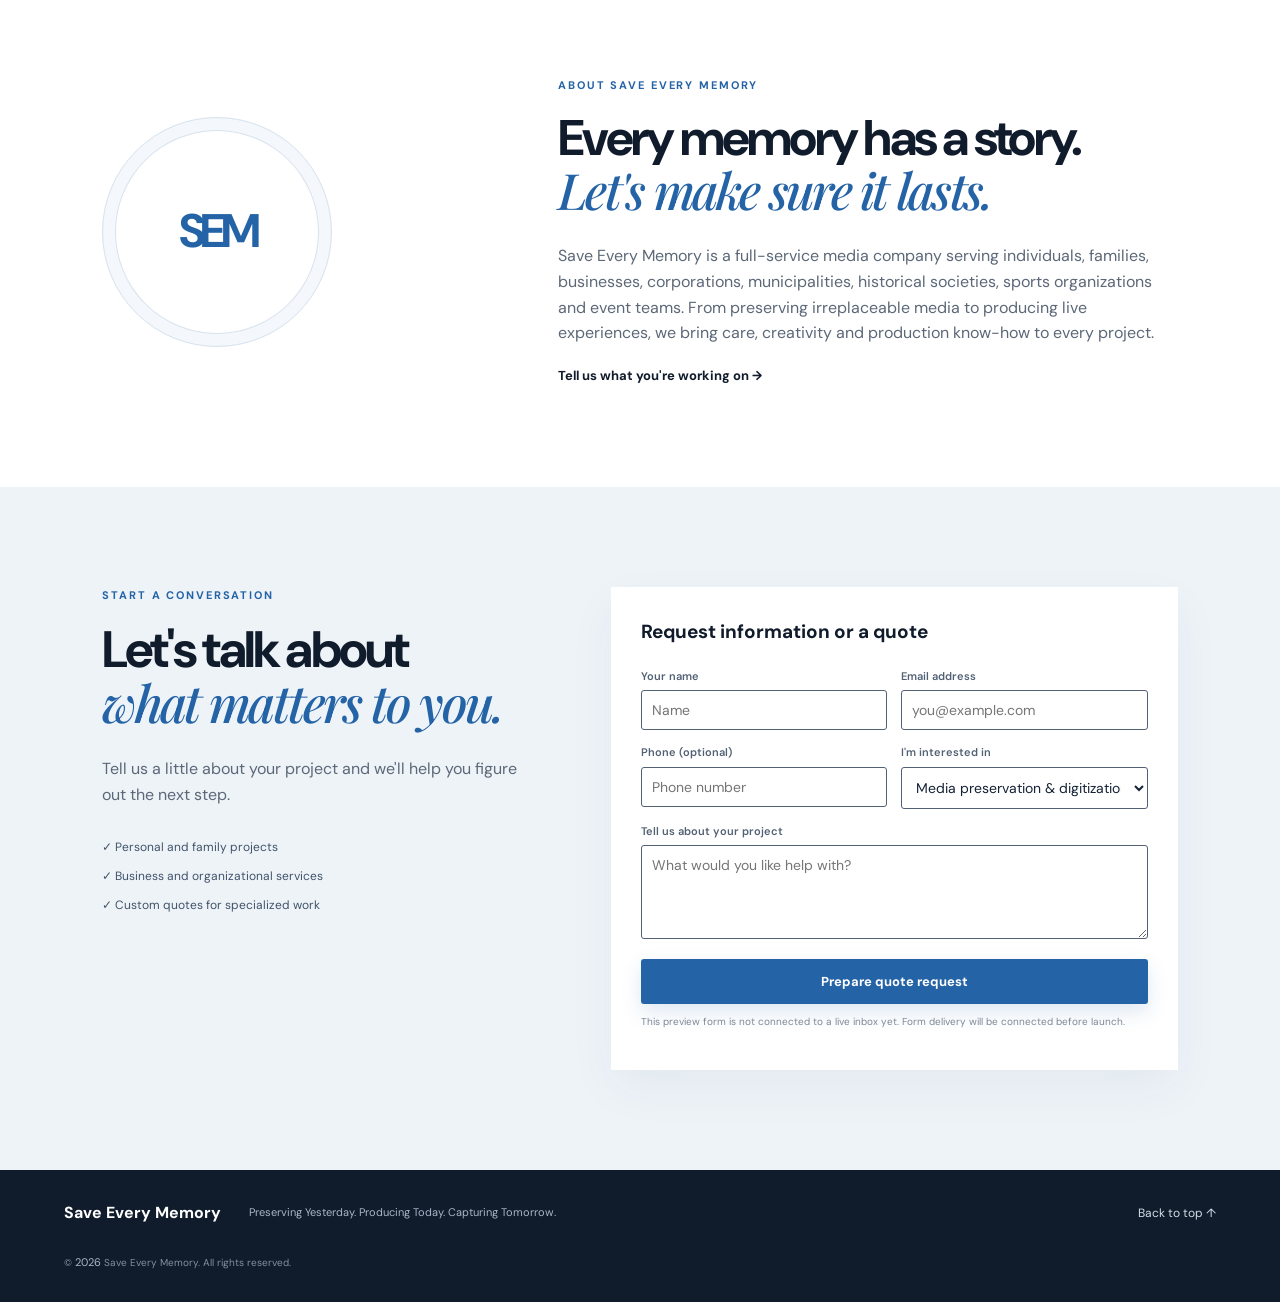
==== commit 730a9cae: "Add files via upload" ====
--- a/index.html
+++ b/index.html
@@ -11,12 +11,12 @@
   <div class="announcement">Preserving Yesterday. Producing Today. Capturing Tomorrow.</div>
   <header class="site-header">
     <a class="brand" href="#home" aria-label="Save Every Memory home">
-      <img class="brand-logo" src="save-every-memory-logo.png" alt="Save Every Memory logo">
+      <img class="brand-logo" src="assets/save-every-memory-logo.png" alt="Save Every Memory logo">
       <span><strong>Save Every Memory</strong><small>Preserve • Produce • Remember</small></span>
     </a>
     <button class="menu-toggle" aria-label="Toggle navigation" aria-expanded="false">☰</button>
     <nav class="nav">
-      <a href="#services">Services</a><a href="#pricing">Digitization Pricing</a>
+      <a href="#services">Services</a><a href="#formats">Media Formats</a><a href="#pricing">Digitization Pricing</a>
       <a href="#work">Our Work</a><a href="#about">About</a>
       <a class="nav-cta" href="#contact">Request a Quote</a>
     </nav>
@@ -53,6 +53,40 @@
         <article class="service-card"><div class="service-number">03</div><div class="service-icon">✳</div><h3>Live Event Management<br>& Production</h3><p>Planning and production support for concerts, conferences, festivals, ceremonies and more.</p><a href="#contact">Plan your event →</a></article>
         <article class="service-card"><div class="service-number">04</div><div class="service-icon">⌂</div><h3>Corporate, Municipal<br>& Historical Services</h3><p>Digitization, archival preservation and media services for businesses, municipalities and historical organizations.</p><a href="#contact">Request a custom quote →</a></article>
       </div>
+    </section>
+
+
+    <section class="formats section-pad" id="formats">
+      <div class="section-heading"><div><p class="eyebrow">Know what you have</p><h2>Media formats we<br><em>preserve and digitize.</em></h2></div><p class="section-note">Not sure what type of tape, slide or film you have? Compare your media with the examples below, then contact us if you need help identifying it.</p></div>
+      <div class="format-grid">
+        <article class="format-card"><img src="assets/vhs.webp" alt="VHS videocassette tape"><div><h3>VHS</h3><p>Full-size home video cassettes commonly used in VCRs.</p></div></article>
+        <article class="format-card"><img src="assets/vhsc.webp" alt="Compact VHS-C camcorder cassette"><div><h3>VHS-C</h3><p>Smaller camcorder tapes, often used with an adapter for VHS players.</p></div></article>
+        <article class="format-card"><img src="assets/hi8.webp" alt="Hi-8 camcorder cassette"><div><h3>Hi-8</h3><p>Compact 8mm-family camcorder tapes, including Hi-8 recordings.</p></div></article>
+        <article class="format-card"><img src="assets/minidv.webp" alt="MiniDV digital camcorder cassette"><div><h3>MiniDV</h3><p>Small digital video cassettes used in many late-1990s and 2000s camcorders.</p></div></article>
+        <article class="format-card"><img src="assets/slides.webp" alt="35mm photographic slides in slide mounts"><div><h3>35mm Slides</h3><p>Individual mounted transparencies, often viewed in a slide projector.</p></div></article>
+        <article class="format-card"><img src="assets/film-negatives.webp" alt="35mm photographic film negatives"><div><h3>35mm Film & Negatives</h3><p>Photographic film strips and negatives ready for scanning.</p></div></article>
+      </div>
+      <p class="format-note">These photos are visual examples. Tape labels, colors and cassette designs can vary by manufacturer and recording format.</p>
+    </section>
+
+    <section class="reel-guide section-pad" id="reel-guide">
+      <div class="section-heading"><div><p class="eyebrow">Film reel guide</p><h2>What size is your<br><em>movie film reel?</em></h2></div><p class="section-note">Measure straight across the reel from outer edge to outer edge—not across the center hub. Use this guide to estimate the amount of film you have.</p></div>
+      <div class="reel-guide-layout">
+        <div class="reel-table-wrap">
+          <h3>Regular 8mm & Super 8mm</h3>
+          <table class="reel-table"><thead><tr><th>Reel diameter</th><th>Approx. footage</th></tr></thead><tbody>
+            <tr><td>3 inches</td><td>50 feet</td></tr><tr><td>4 inches</td><td>100 feet</td></tr><tr><td>5 inches</td><td>200 feet</td></tr><tr><td>6 inches</td><td>300 feet</td></tr><tr><td>7 inches</td><td>400 feet</td></tr>
+          </tbody></table>
+        </div>
+        <div class="reel-table-wrap">
+          <h3>16mm Film</h3>
+          <table class="reel-table"><thead><tr><th>Reel diameter</th><th>Approx. footage</th></tr></thead><tbody>
+            <tr><td>3.5–3.625 inches</td><td>100 feet</td></tr><tr><td>5 inches</td><td>200 feet</td></tr><tr><td>7 inches</td><td>400 feet</td></tr><tr><td>10.5 inches</td><td>800 feet</td></tr><tr><td>12.25 inches</td><td>1,200 feet</td></tr><tr><td>15 inches</td><td>2,000 feet</td></tr>
+          </tbody></table>
+        </div>
+      </div>
+      <p class="reel-footnote">These are approximate capacities for full reels. Partially filled reels contain less film, and reel sizes and capacities can vary by reel type and manufacturer. We confirm actual footage when the film is evaluated.</p>
+      <a class="button primary" href="#contact">Not sure what size you have? Ask us</a>
     </section>
 
     <section class="pricing section-pad" id="pricing">
@@ -100,4 +134,4 @@
   <footer><a class="footer-brand" href="#home">Save Every Memory</a><span>Preserving Yesterday. Producing Today. Capturing Tomorrow.</span><a href="#home">Back to top ↑</a><small>© <span id="year"></span> Save Every Memory. All rights reserved.</small></footer>
   <script src="script.js"></script>
 </body>
-</html>
+</html>
--- a/styles.css
+++ b/styles.css
@@ -8,3 +8,25 @@
 .about{display:grid;grid-template-columns:.55fr 1fr;gap:9vw;align-items:center}.about-mark{width:230px;height:230px;border-radius:50%;border:1px solid #d8e2ed;display:grid;place-content:center;font-size:47px;font-weight:700;color:var(--blue);letter-spacing:-.1em;box-shadow:inset 0 0 0 12px #f4f8fc,inset 0 0 0 13px #d8e2ed}.about h2{font-size:clamp(36px,4vw,50px)}.about p:not(.eyebrow){color:var(--muted);max-width:650px}.contact{background:#eef3f8;display:grid;grid-template-columns:.85fr 1.15fr;gap:7vw}.contact h2{font-size:clamp(38px,4vw,54px)}.contact-copy>p:not(.eyebrow){color:var(--muted);max-width:420px}.contact-points{display:grid;gap:10px;margin-top:30px;font-size:12px;color:#40536a}.contact-form{background:#fff;padding:30px;box-shadow:0 18px 45px #1c38500d}.form-heading{font-size:19px;font-weight:700;margin-bottom:20px}.form-grid{display:grid;grid-template-columns:1fr 1fr;gap:14px}.form-grid label{color:#526174}.form-grid .wide{grid-column:1/-1}.form-grid textarea{resize:vertical}.contact-form button{margin-top:20px}.form-hint{font-size:10px;color:#7d8896}#formStatus{font-size:12px;color:var(--blue);margin-top:10px}footer{background:#101b2b;color:#d5dde6;padding:30px max(5vw,24px);display:flex;align-items:center;gap:28px;flex-wrap:wrap}footer .footer-brand{font-weight:700;color:#fff}footer span{font-size:11px;color:#aab7c7;flex:1}footer>a:nth-of-type(2){font-size:12px}footer small{width:100%;font-size:10px;color:#8290a0}
 @media(max-width:950px){.nav{gap:15px}.hero{padding-left:6vw;padding-right:6vw}.service-grid{grid-template-columns:repeat(2,1fr)}.price-layout{grid-template-columns:1fr 1fr;gap:25px}.section-pad{padding:75px 6vw}}
 @media(max-width:700px){.site-header{height:72px}.menu-toggle{display:block}.nav{display:none;position:absolute;top:72px;left:0;right:0;background:#fff;padding:20px 26px;box-shadow:0 15px 25px #14263b18;flex-direction:column;align-items:stretch}.nav.open{display:flex}.nav-cta{text-align:center}.hero{grid-template-columns:1fr;padding:58px 7vw 50px;gap:20px}.hero-art{height:330px;width:100%}.hero h1{font-size:49px}.hero-actions{align-items:flex-start;flex-direction:column;gap:15px}.trust-line{margin-top:27px;flex-wrap:wrap}.section-pad{padding:65px 7vw}.section-heading{display:block}.section-note{margin-top:18px}.service-grid{grid-template-columns:1fr}.service-card{min-height:0}.service-card p{min-height:0}.price-layout{grid-template-columns:1fr}.calculator{padding:24px}.work-grid{height:auto;grid-template-columns:1fr}.work-feature{height:300px}.work-side{grid-template-columns:1fr 1fr;grid-template-rows:180px}.about{grid-template-columns:1fr;gap:35px}.about-mark{width:150px;height:150px;font-size:34px}.contact{grid-template-columns:1fr;gap:35px}.form-grid{grid-template-columns:1fr}.form-grid .wide{grid-column:auto}.custom-quote{align-items:flex-start;flex-direction:column;gap:8px}.custom-quote strong{flex:none}.custom-quote a{white-space:normal}footer{gap:12px;flex-direction:column;align-items:flex-start}footer span{flex:none}}
+
+
+/* Media format gallery and film reel guide */
+.formats{background:#f5f7fa}
+.format-grid{display:grid;grid-template-columns:repeat(3,1fr);gap:18px}
+.format-card{background:#fff;border:1px solid #e5eaf0;overflow:hidden;box-shadow:0 8px 24px #152b4208}
+.format-card img{display:block;width:100%;aspect-ratio:4/3;object-fit:cover;background:#e9edf2}
+.format-card>div{padding:18px 20px 20px}
+.format-card h3{margin:0 0 6px;font-size:18px}
+.format-card p{margin:0;color:var(--muted);font-size:13px}
+.format-note,.reel-footnote{font-size:11px;line-height:1.6;color:var(--muted);margin:18px 0 0}
+.reel-guide{background:#fff}
+.reel-guide-layout{display:grid;grid-template-columns:1fr 1fr;gap:28px;align-items:start}
+.reel-table-wrap{border:1px solid var(--line);padding:22px;background:#fff}
+.reel-table-wrap h3{font-size:18px;margin:0 0 14px}
+.reel-table{width:100%;border-collapse:collapse;font-size:13px;text-align:left}
+.reel-table th{background:#edf3f9;color:#243b55;font-size:11px;text-transform:uppercase;letter-spacing:.04em}
+.reel-table th,.reel-table td{padding:11px 10px;border-bottom:1px solid var(--line)}
+.reel-table tr:last-child td{border-bottom:0}
+.reel-guide>.button{margin-top:22px}
+@media(max-width:850px){.format-grid{grid-template-columns:repeat(2,1fr)}.reel-guide-layout{grid-template-columns:1fr}}
+@media(max-width:520px){.format-grid{grid-template-columns:1fr}.reel-table-wrap{padding:14px}.reel-table{font-size:11px}.reel-table th,.reel-table td{padding:9px 6px}}
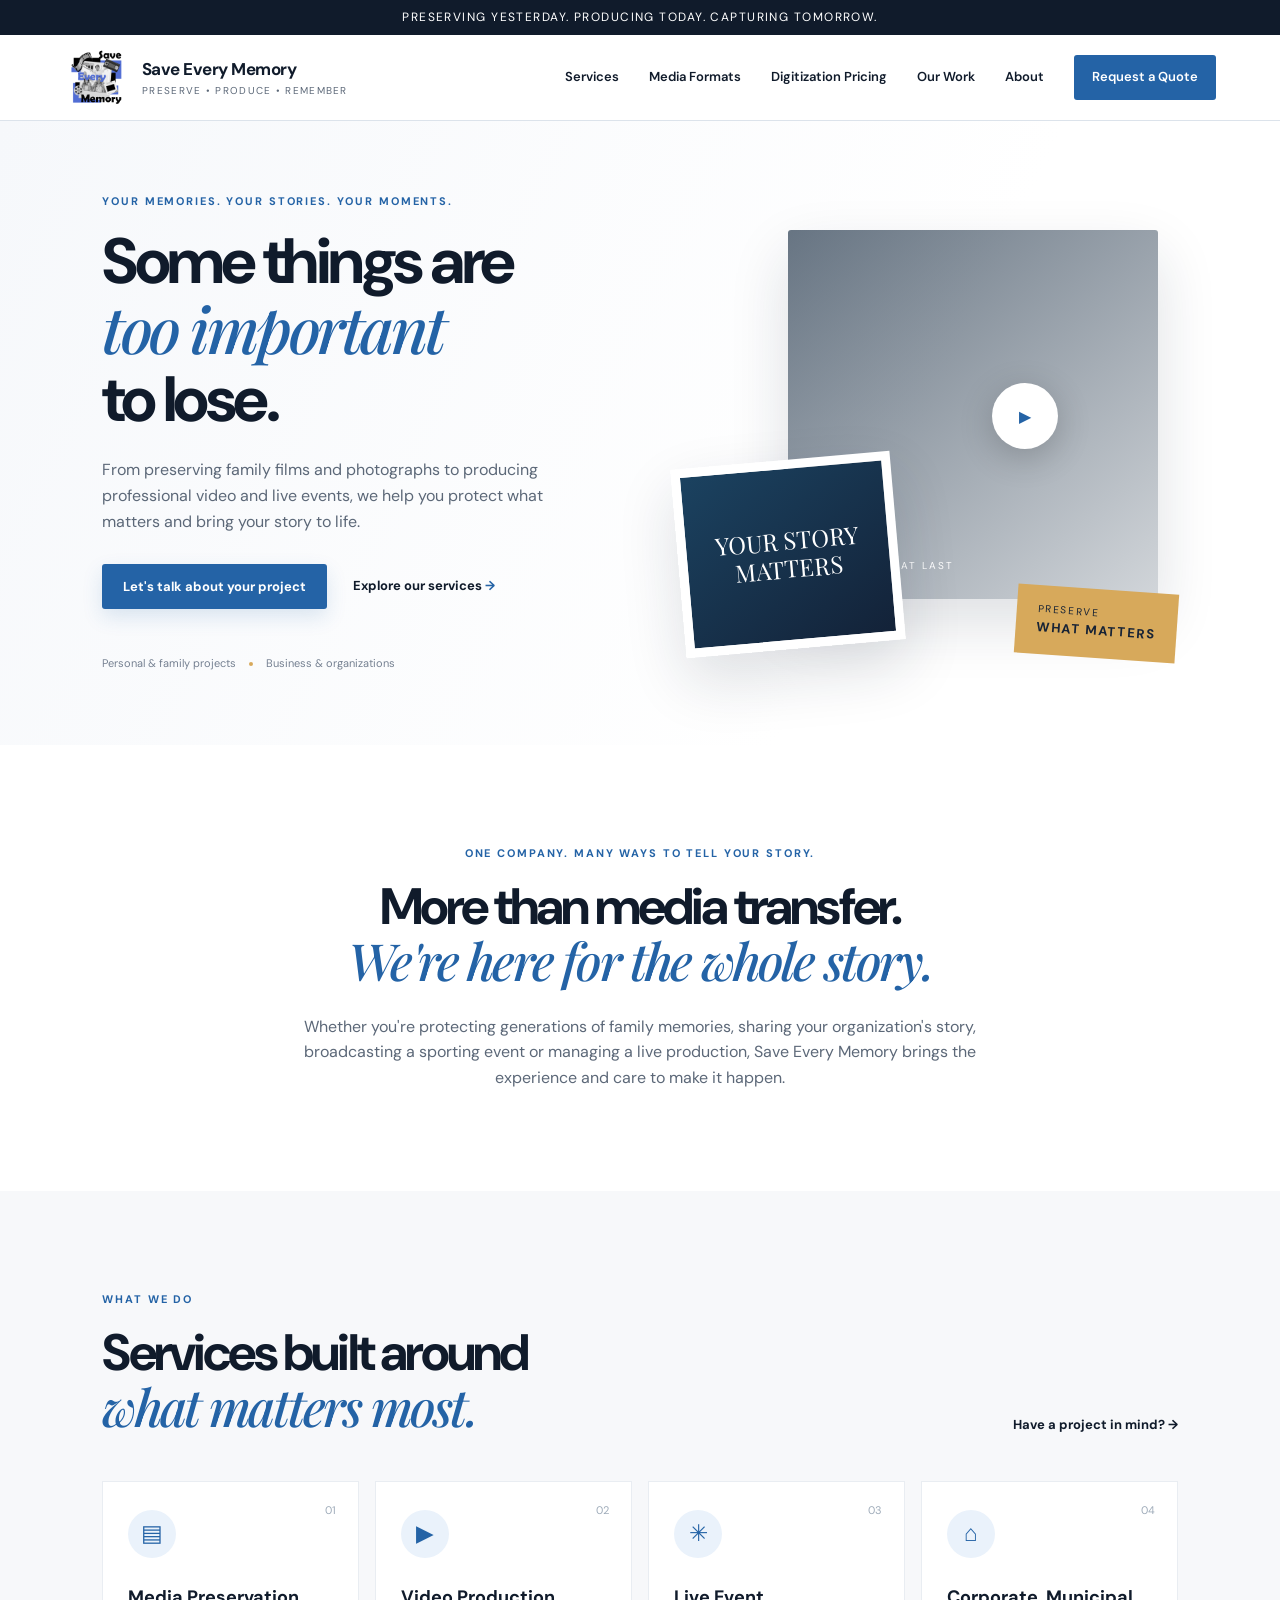
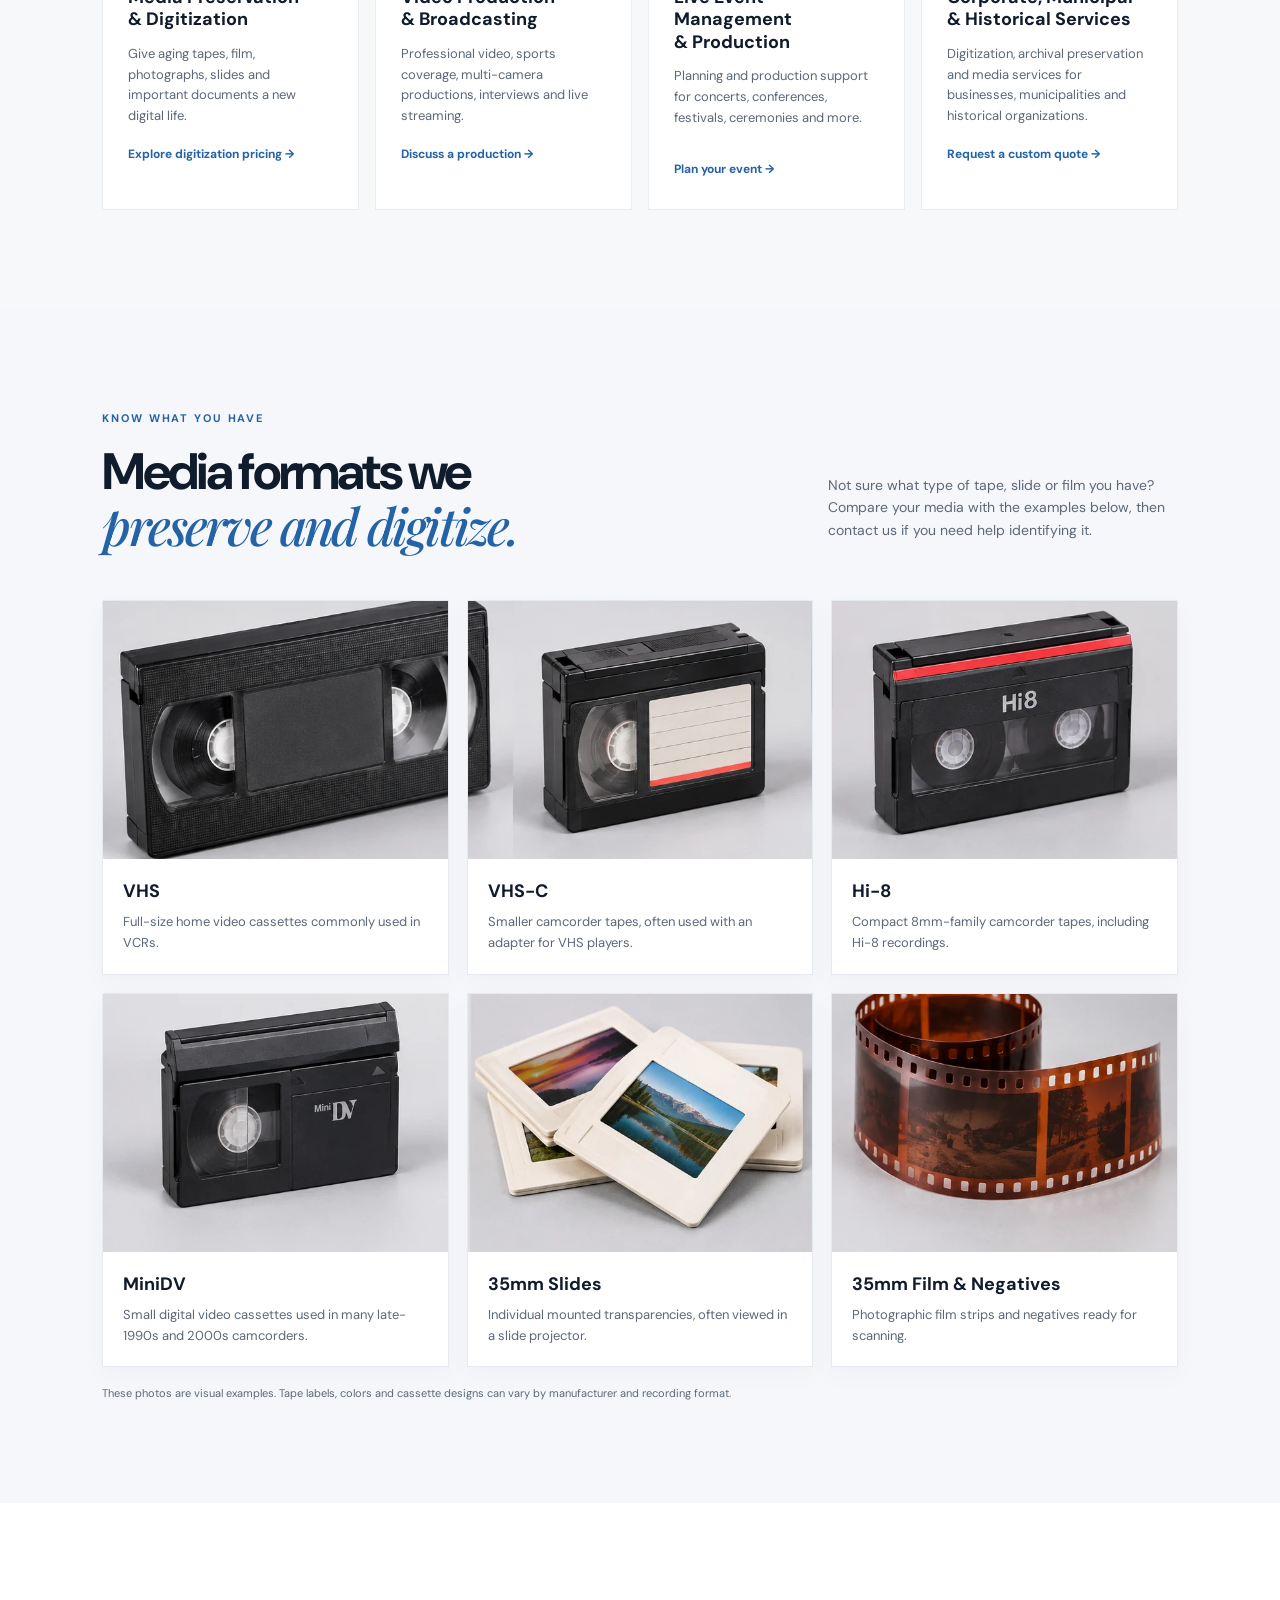
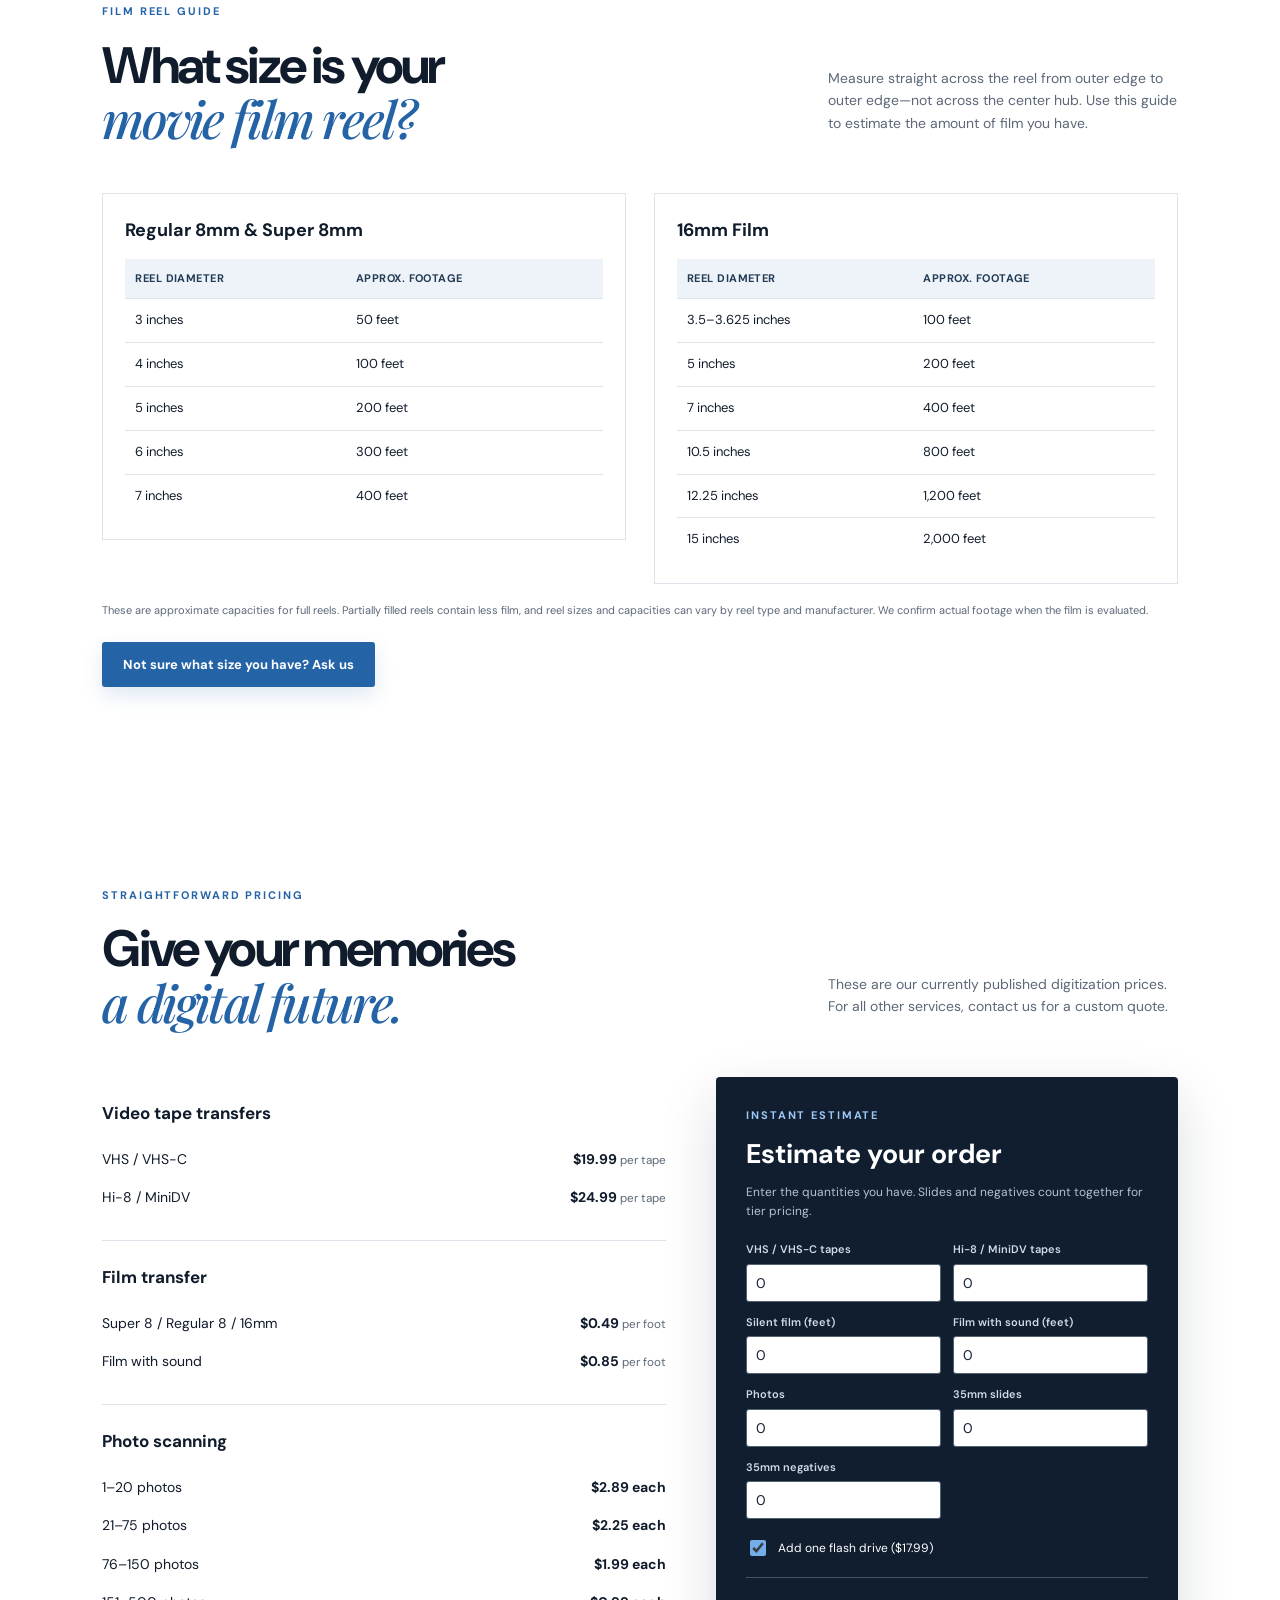
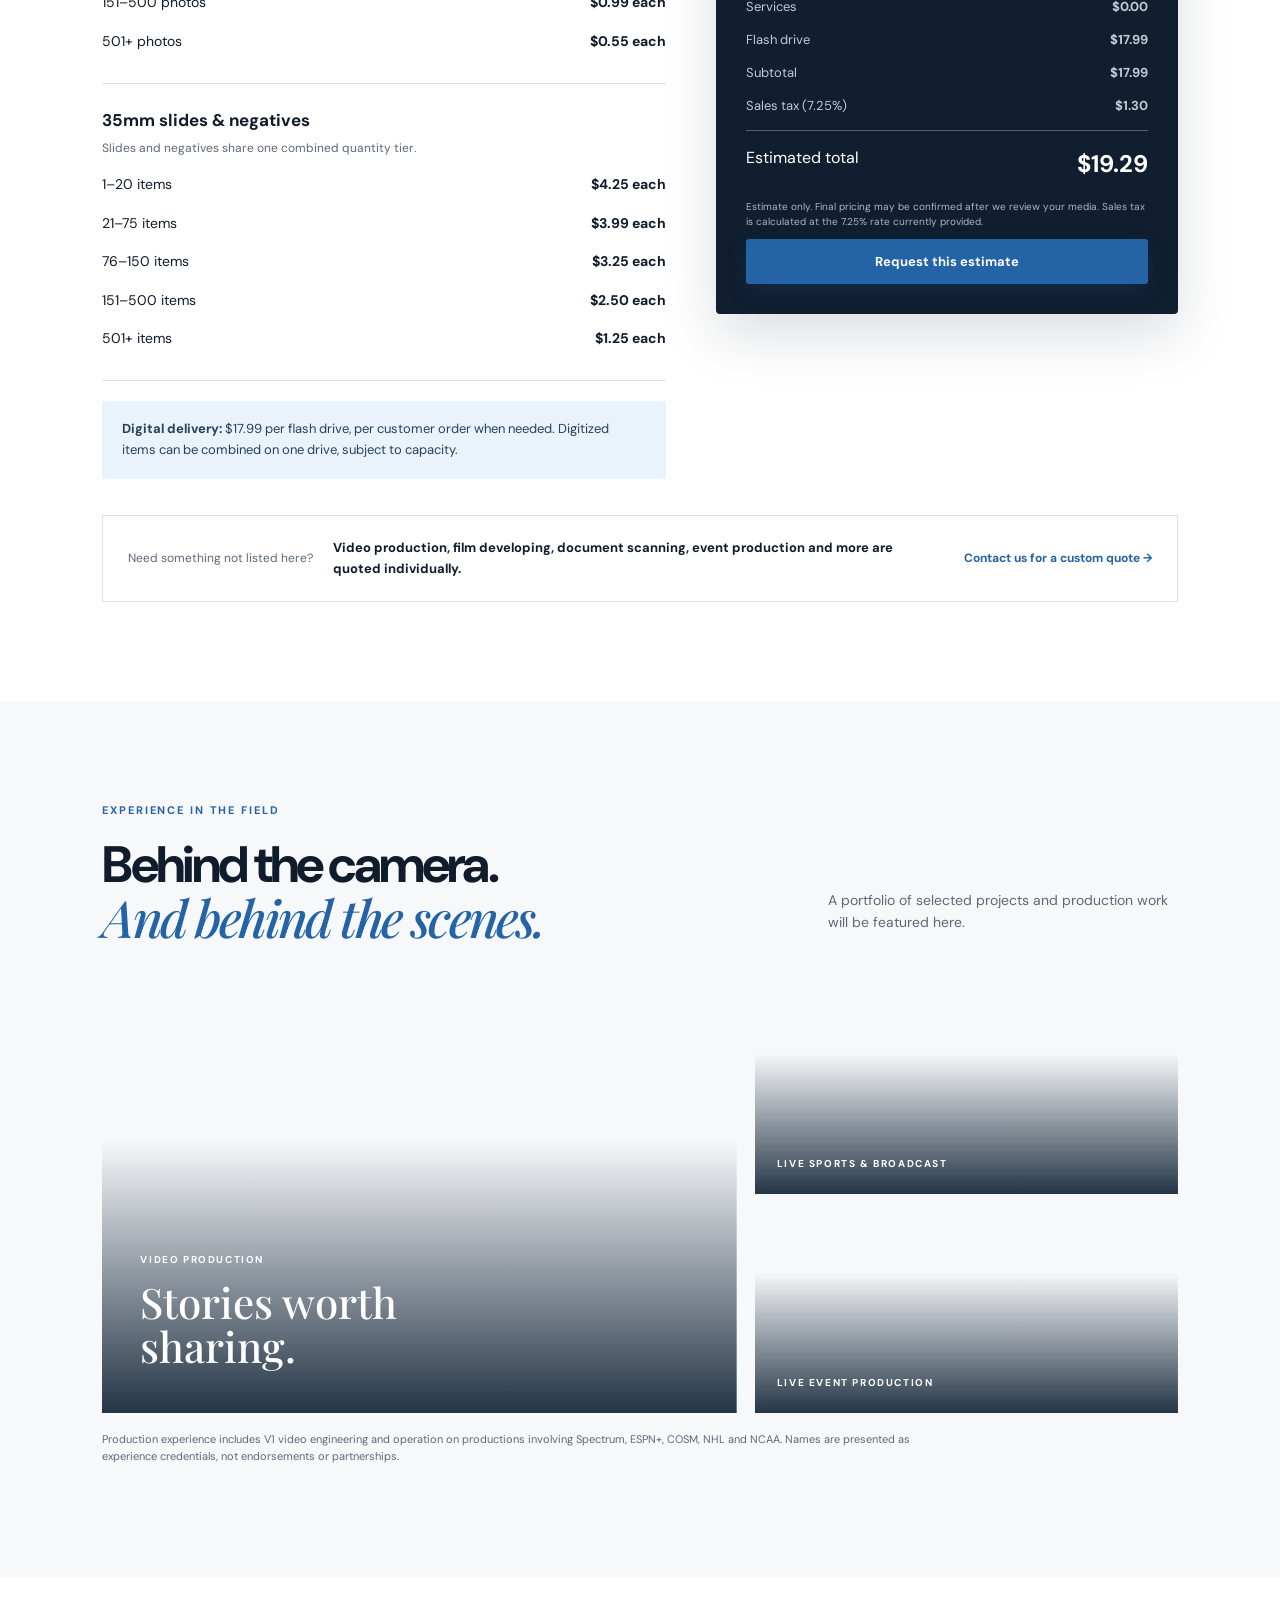
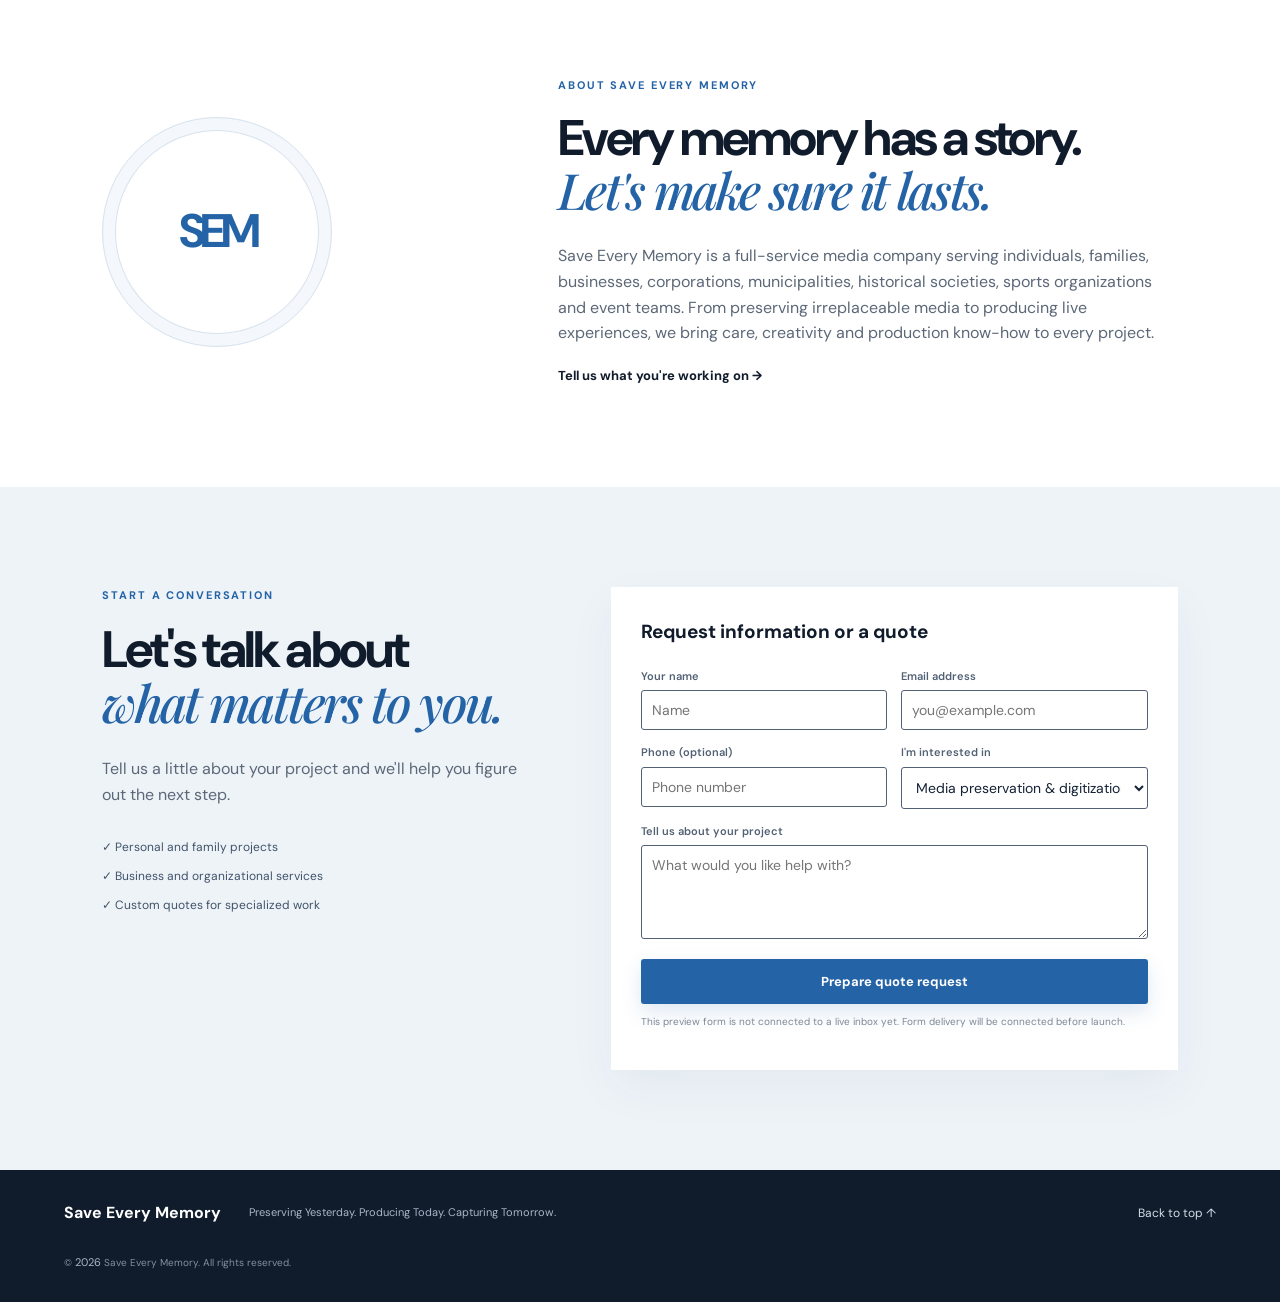
==== commit 38267cb1: "Update index.html" ====
--- a/index.html
+++ b/index.html
@@ -11,7 +11,7 @@
   <div class="announcement">Preserving Yesterday. Producing Today. Capturing Tomorrow.</div>
   <header class="site-header">
     <a class="brand" href="#home" aria-label="Save Every Memory home">
-      <img class="brand-logo" src="assets/save-every-memory-logo.png" alt="Save Every Memory logo">
+      <img class="brand-logo" src="save-every-memory-logo.png" alt="Save Every Memory logo">
       <span><strong>Save Every Memory</strong><small>Preserve • Produce • Remember</small></span>
     </a>
     <button class="menu-toggle" aria-label="Toggle navigation" aria-expanded="false">☰</button>
@@ -59,12 +59,12 @@
     <section class="formats section-pad" id="formats">
       <div class="section-heading"><div><p class="eyebrow">Know what you have</p><h2>Media formats we<br><em>preserve and digitize.</em></h2></div><p class="section-note">Not sure what type of tape, slide or film you have? Compare your media with the examples below, then contact us if you need help identifying it.</p></div>
       <div class="format-grid">
-        <article class="format-card"><img src="assets/vhs.webp" alt="VHS videocassette tape"><div><h3>VHS</h3><p>Full-size home video cassettes commonly used in VCRs.</p></div></article>
-        <article class="format-card"><img src="assets/vhsc.webp" alt="Compact VHS-C camcorder cassette"><div><h3>VHS-C</h3><p>Smaller camcorder tapes, often used with an adapter for VHS players.</p></div></article>
-        <article class="format-card"><img src="assets/hi8.webp" alt="Hi-8 camcorder cassette"><div><h3>Hi-8</h3><p>Compact 8mm-family camcorder tapes, including Hi-8 recordings.</p></div></article>
-        <article class="format-card"><img src="assets/minidv.webp" alt="MiniDV digital camcorder cassette"><div><h3>MiniDV</h3><p>Small digital video cassettes used in many late-1990s and 2000s camcorders.</p></div></article>
-        <article class="format-card"><img src="assets/slides.webp" alt="35mm photographic slides in slide mounts"><div><h3>35mm Slides</h3><p>Individual mounted transparencies, often viewed in a slide projector.</p></div></article>
-        <article class="format-card"><img src="assets/film-negatives.webp" alt="35mm photographic film negatives"><div><h3>35mm Film & Negatives</h3><p>Photographic film strips and negatives ready for scanning.</p></div></article>
+        <article class="format-card"><img src="vhs.webp" alt="VHS videocassette tape"><div><h3>VHS</h3><p>Full-size home video cassettes commonly used in VCRs.</p></div></article>
+        <article class="format-card"><img src="vhsc.webp" alt="Compact VHS-C camcorder cassette"><div><h3>VHS-C</h3><p>Smaller camcorder tapes, often used with an adapter for VHS players.</p></div></article>
+        <article class="format-card"><img src="hi8.webp" alt="Hi-8 camcorder cassette"><div><h3>Hi-8</h3><p>Compact 8mm-family camcorder tapes, including Hi-8 recordings.</p></div></article>
+        <article class="format-card"><img src="minidv.webp" alt="MiniDV digital camcorder cassette"><div><h3>MiniDV</h3><p>Small digital video cassettes used in many late-1990s and 2000s camcorders.</p></div></article>
+        <article class="format-card"><img src="slides.webp" alt="35mm photographic slides in slide mounts"><div><h3>35mm Slides</h3><p>Individual mounted transparencies, often viewed in a slide projector.</p></div></article>
+        <article class="format-card"><img src="film-negatives.webp" alt="35mm photographic film negatives"><div><h3>35mm Film & Negatives</h3><p>Photographic film strips and negatives ready for scanning.</p></div></article>
       </div>
       <p class="format-note">These photos are visual examples. Tape labels, colors and cassette designs can vary by manufacturer and recording format.</p>
     </section>
@@ -134,4 +134,4 @@
   <footer><a class="footer-brand" href="#home">Save Every Memory</a><span>Preserving Yesterday. Producing Today. Capturing Tomorrow.</span><a href="#home">Back to top ↑</a><small>© <span id="year"></span> Save Every Memory. All rights reserved.</small></footer>
   <script src="script.js"></script>
 </body>
-</html>+</html>
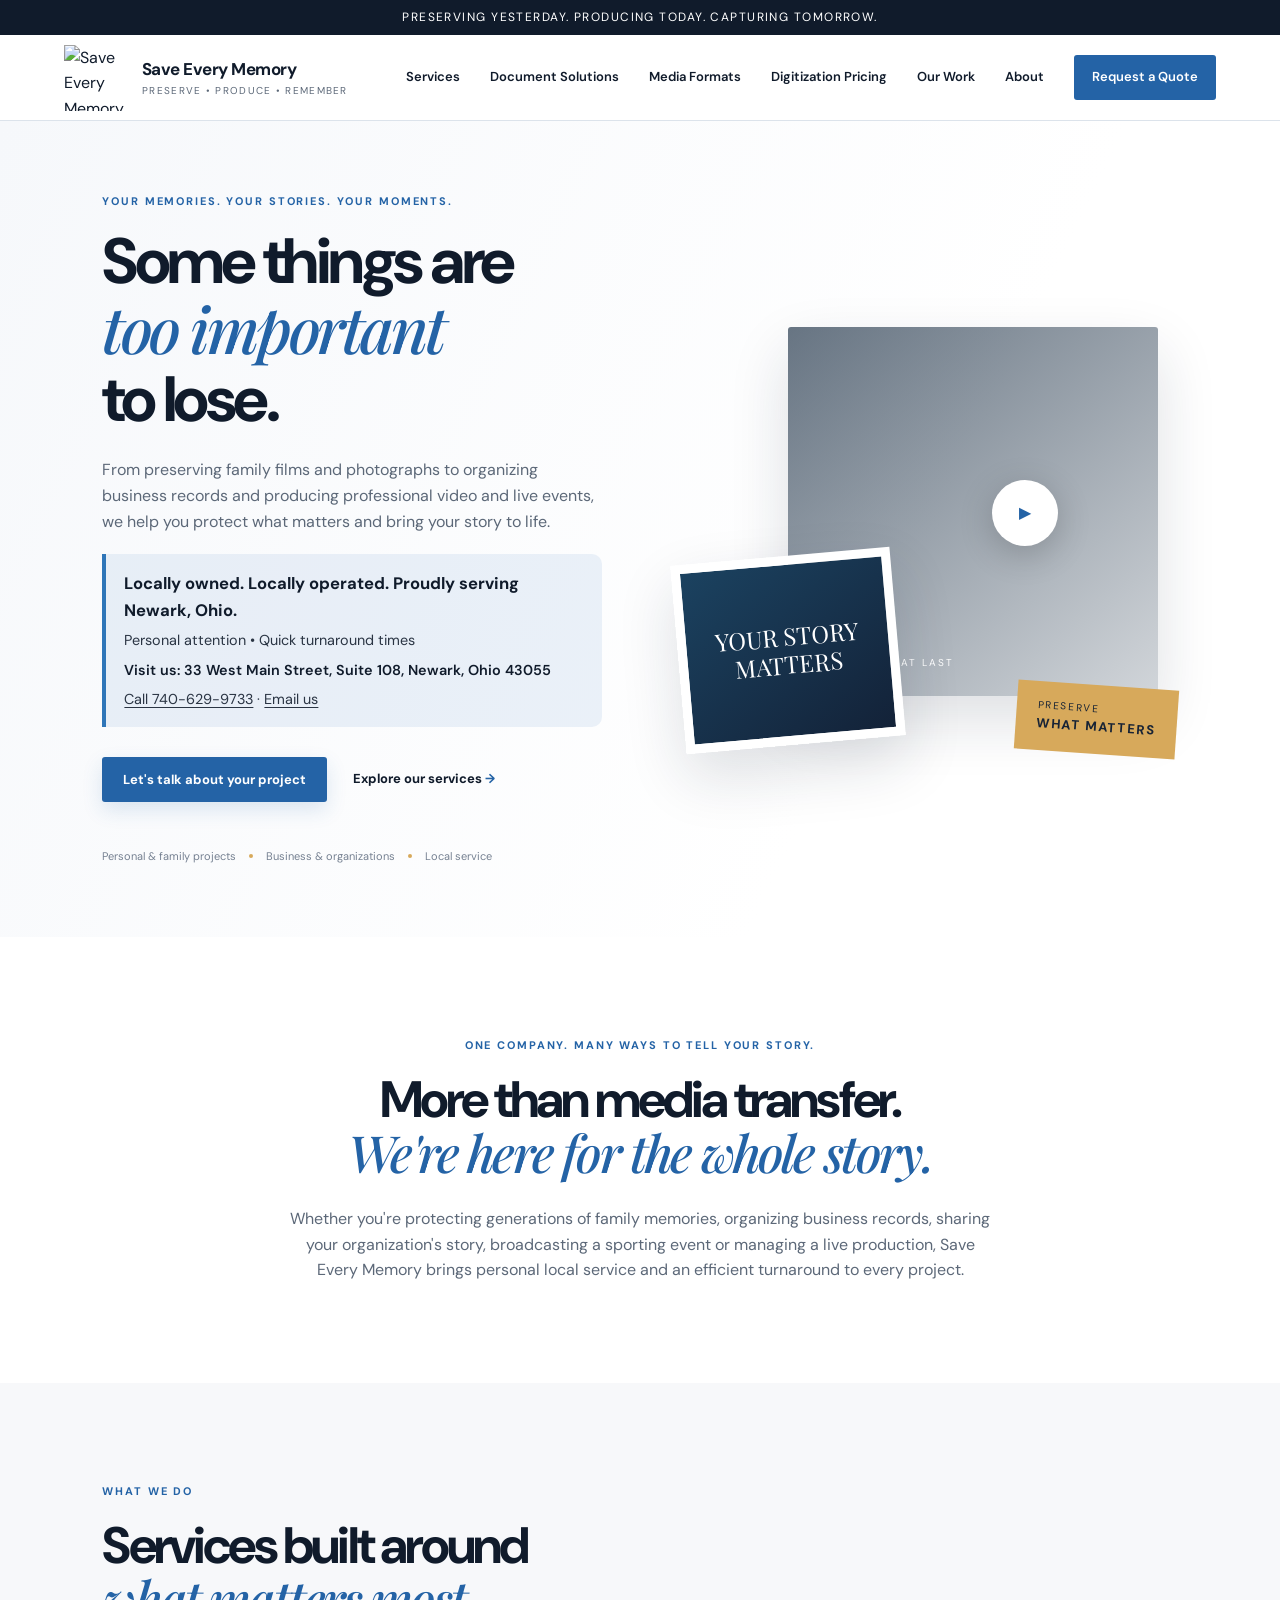
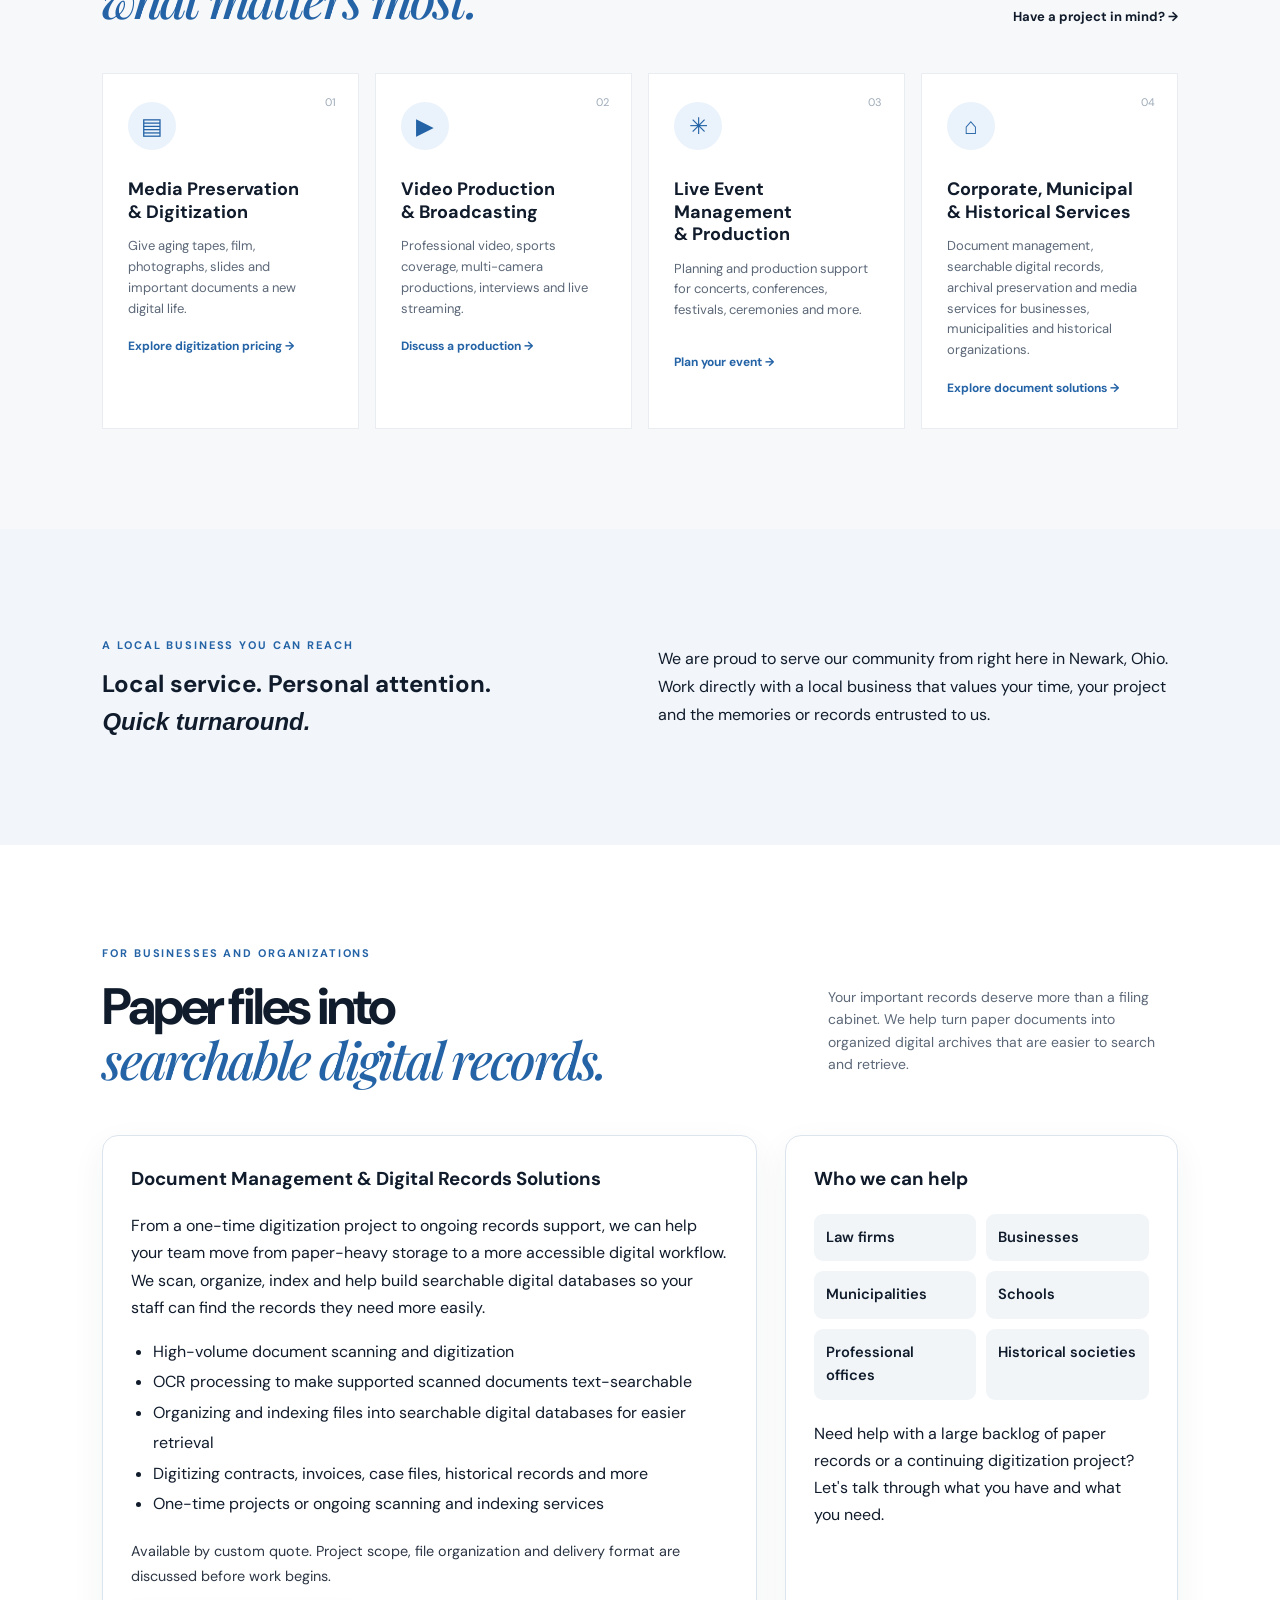
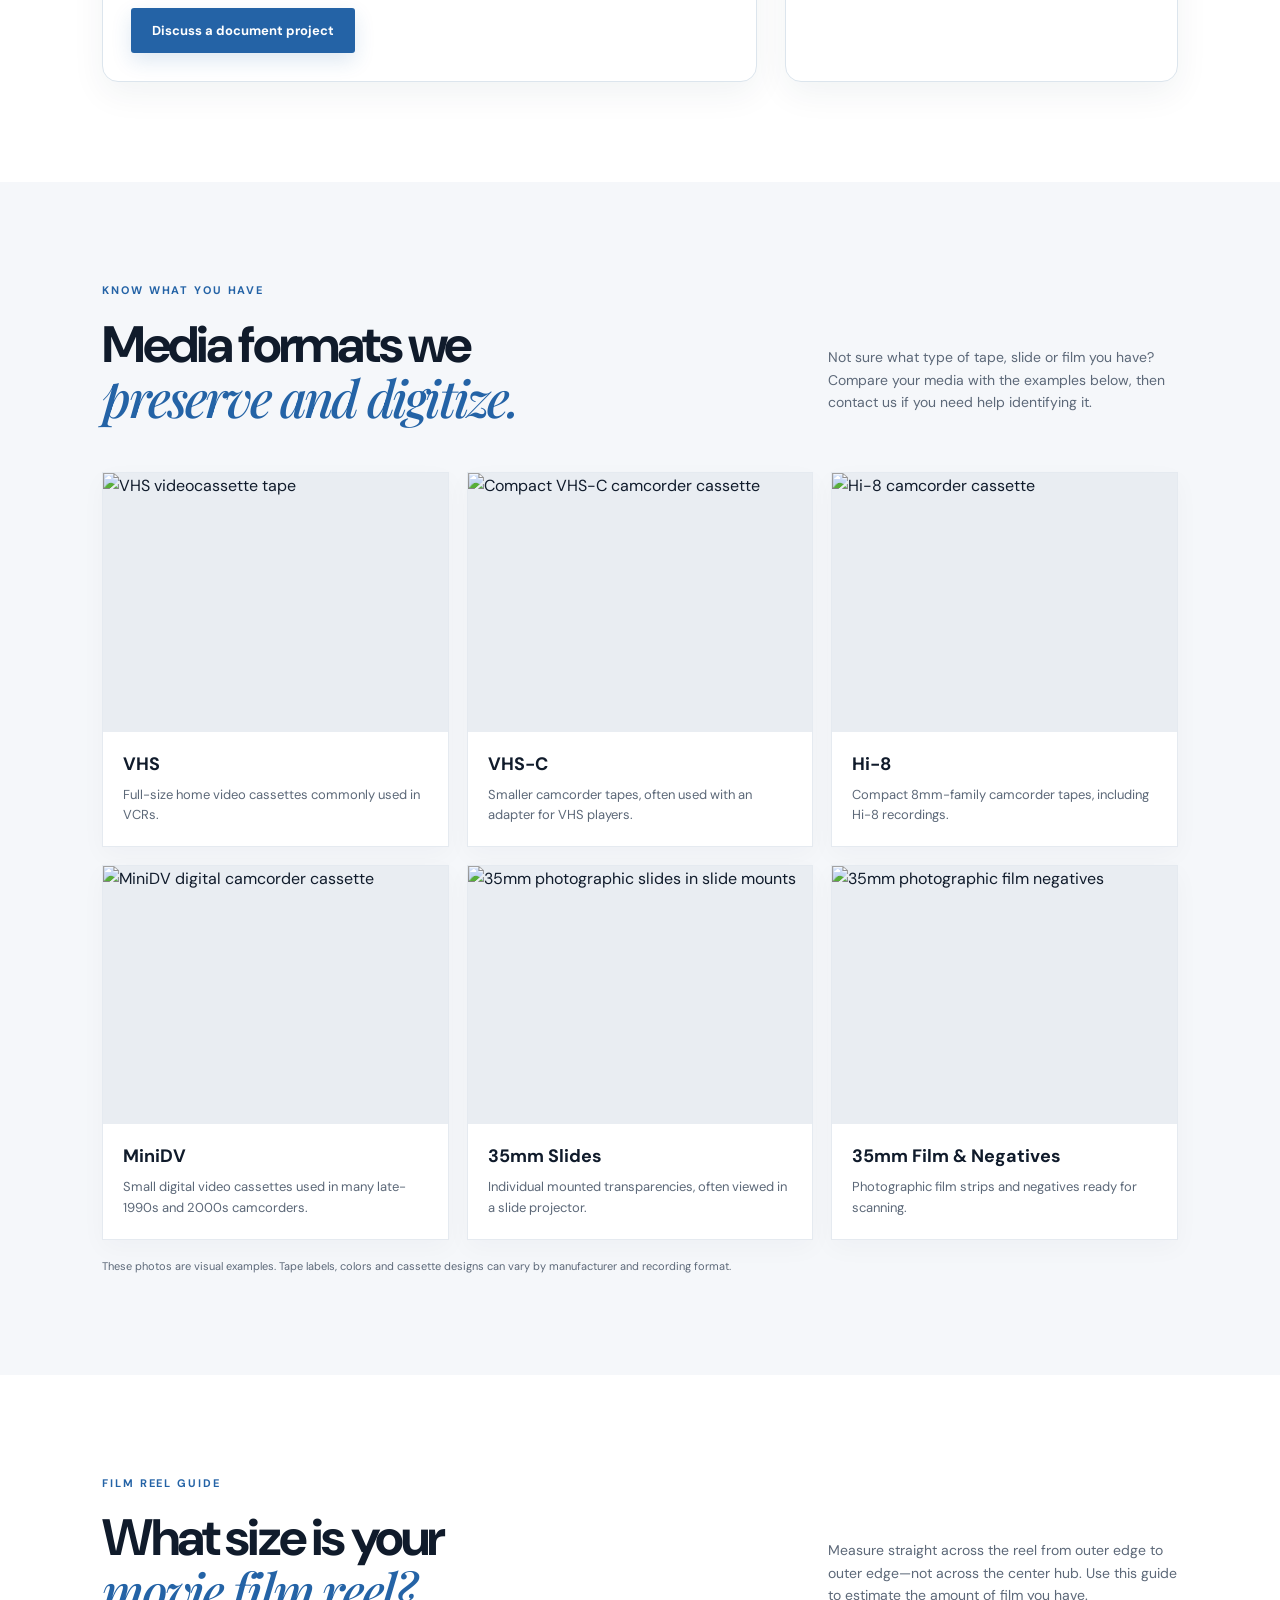
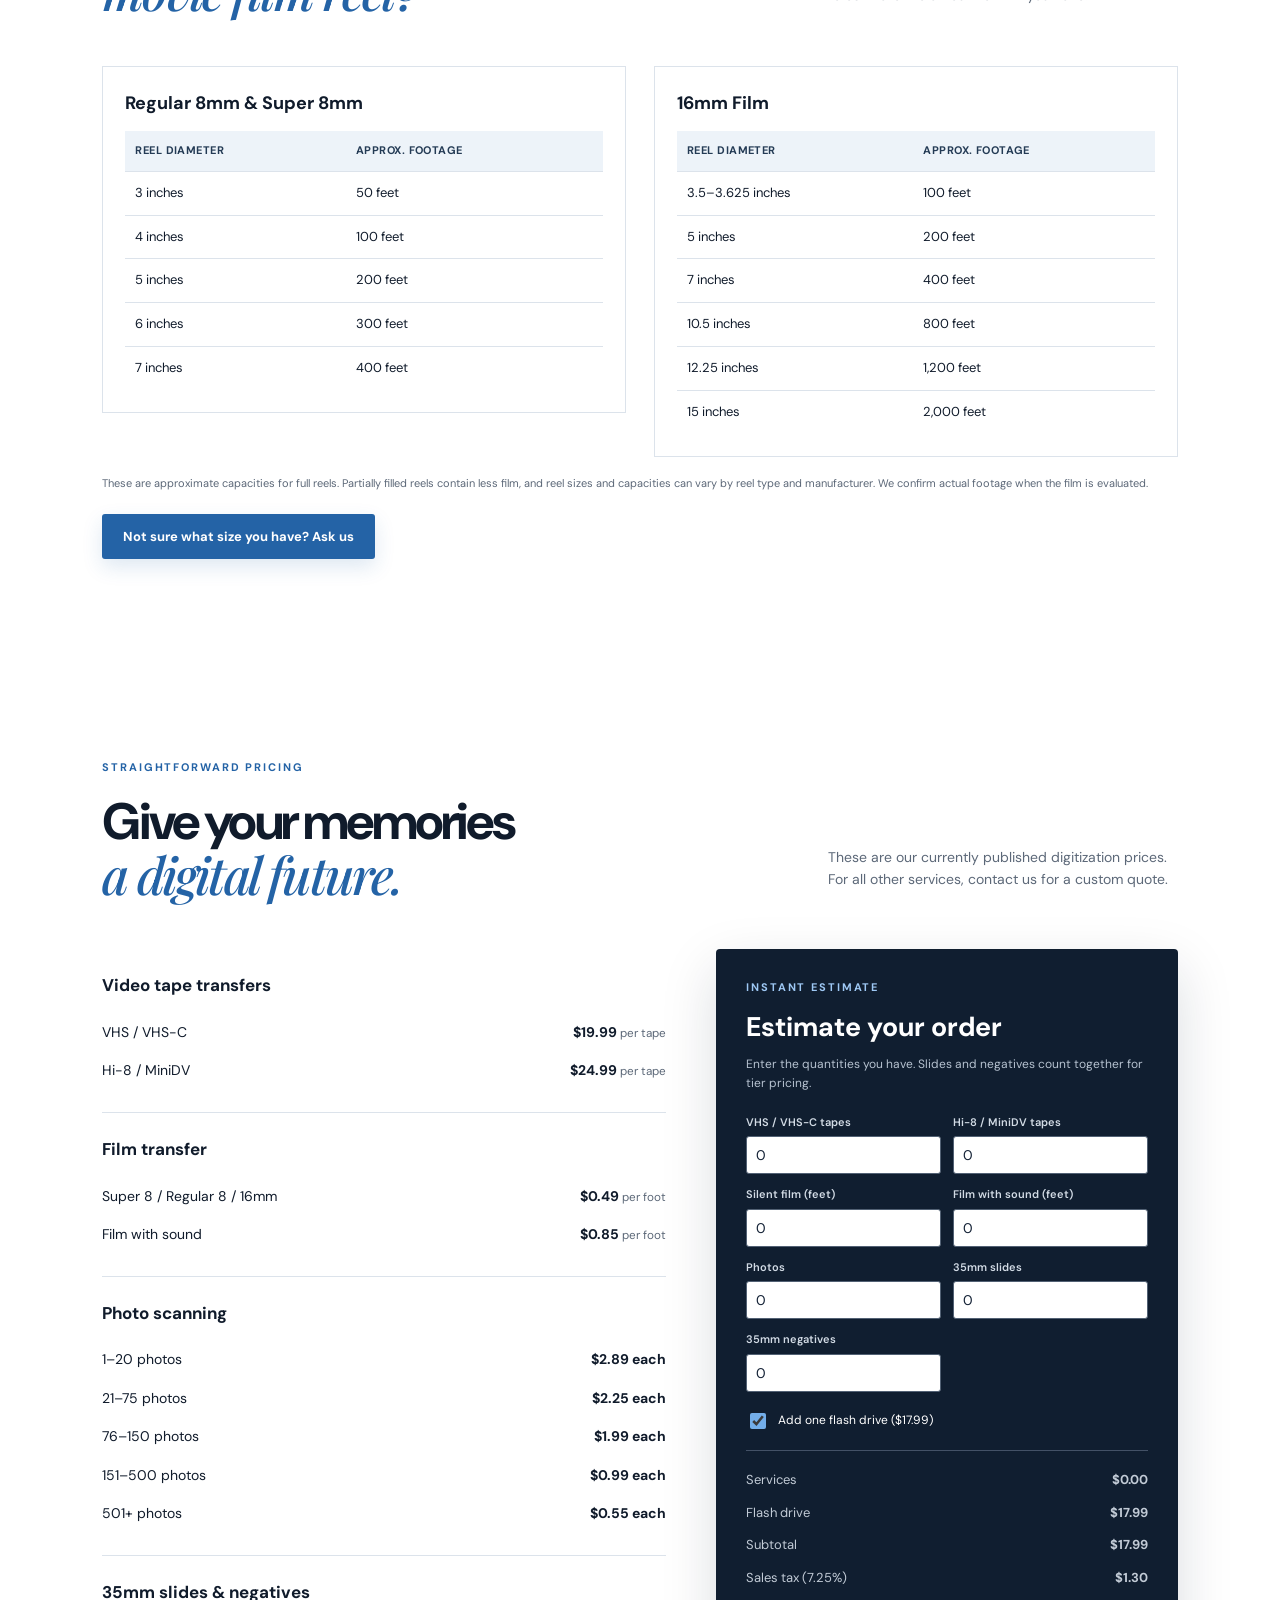
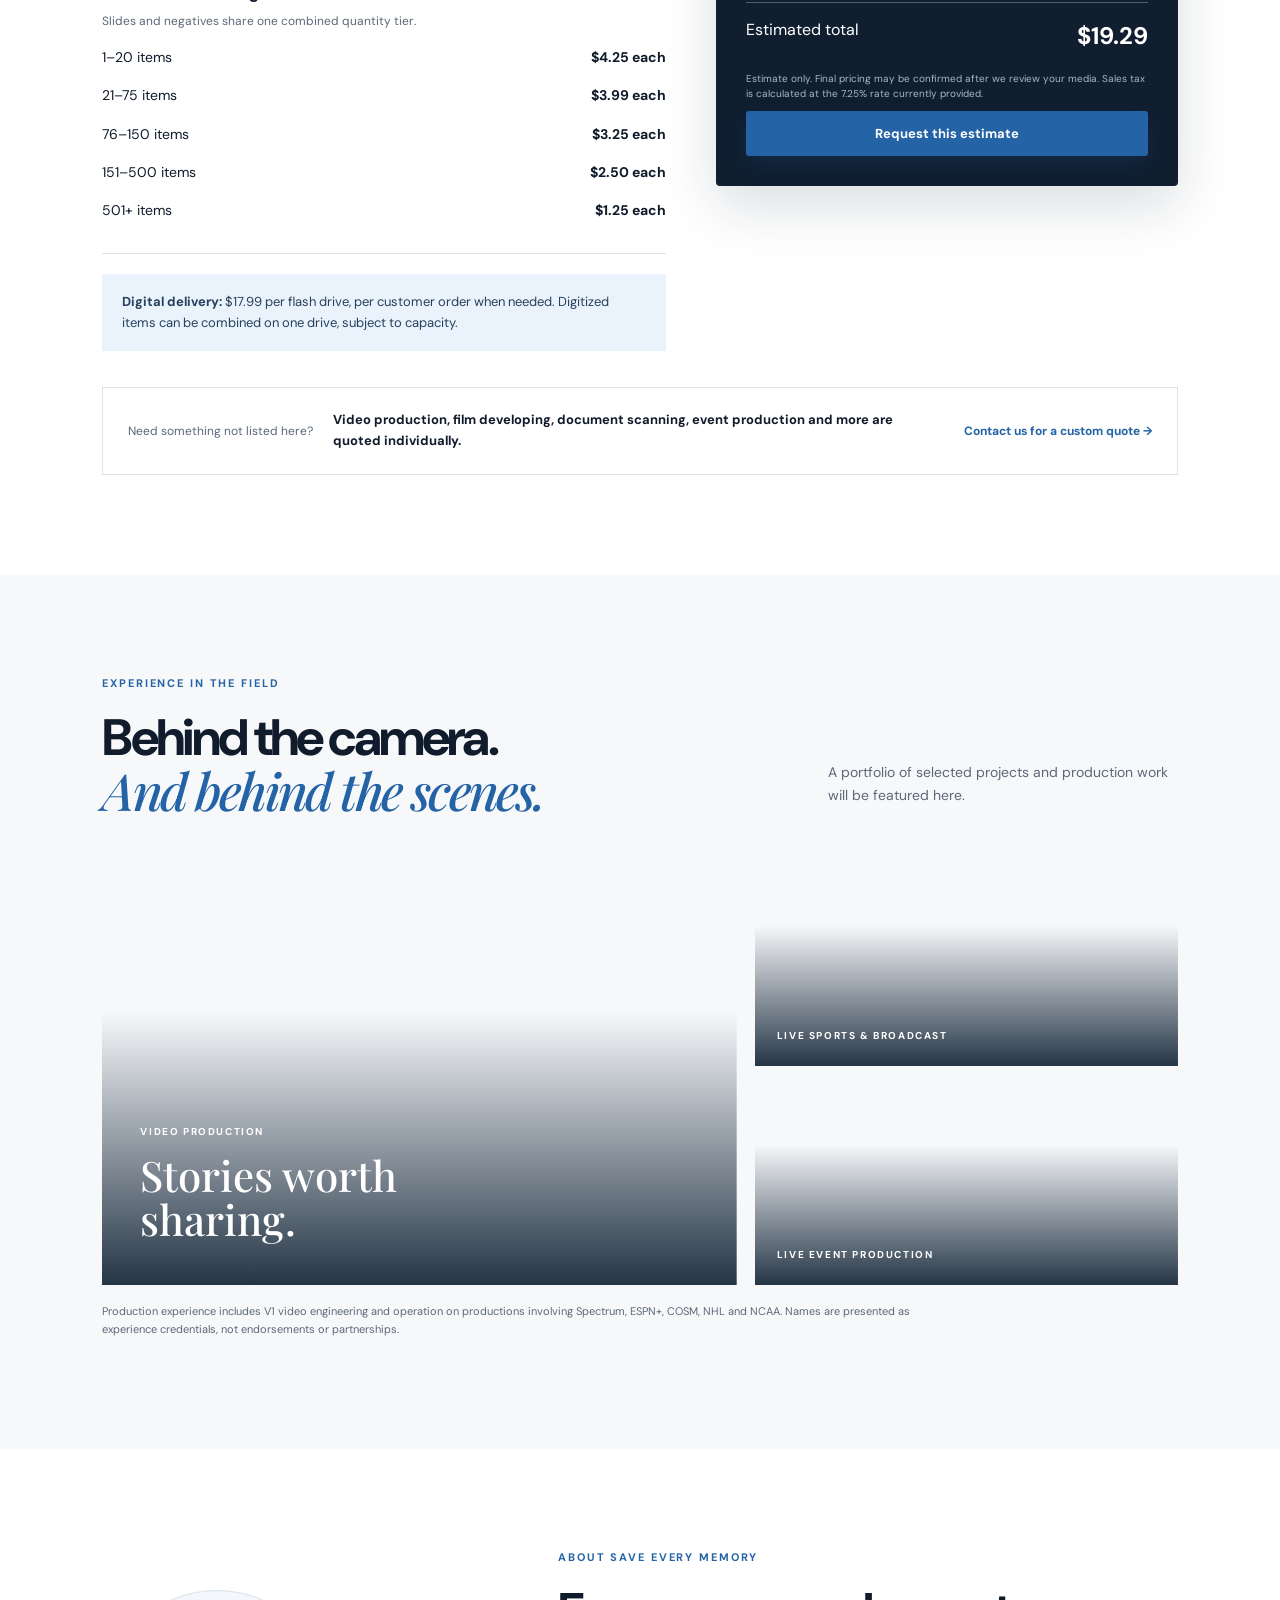
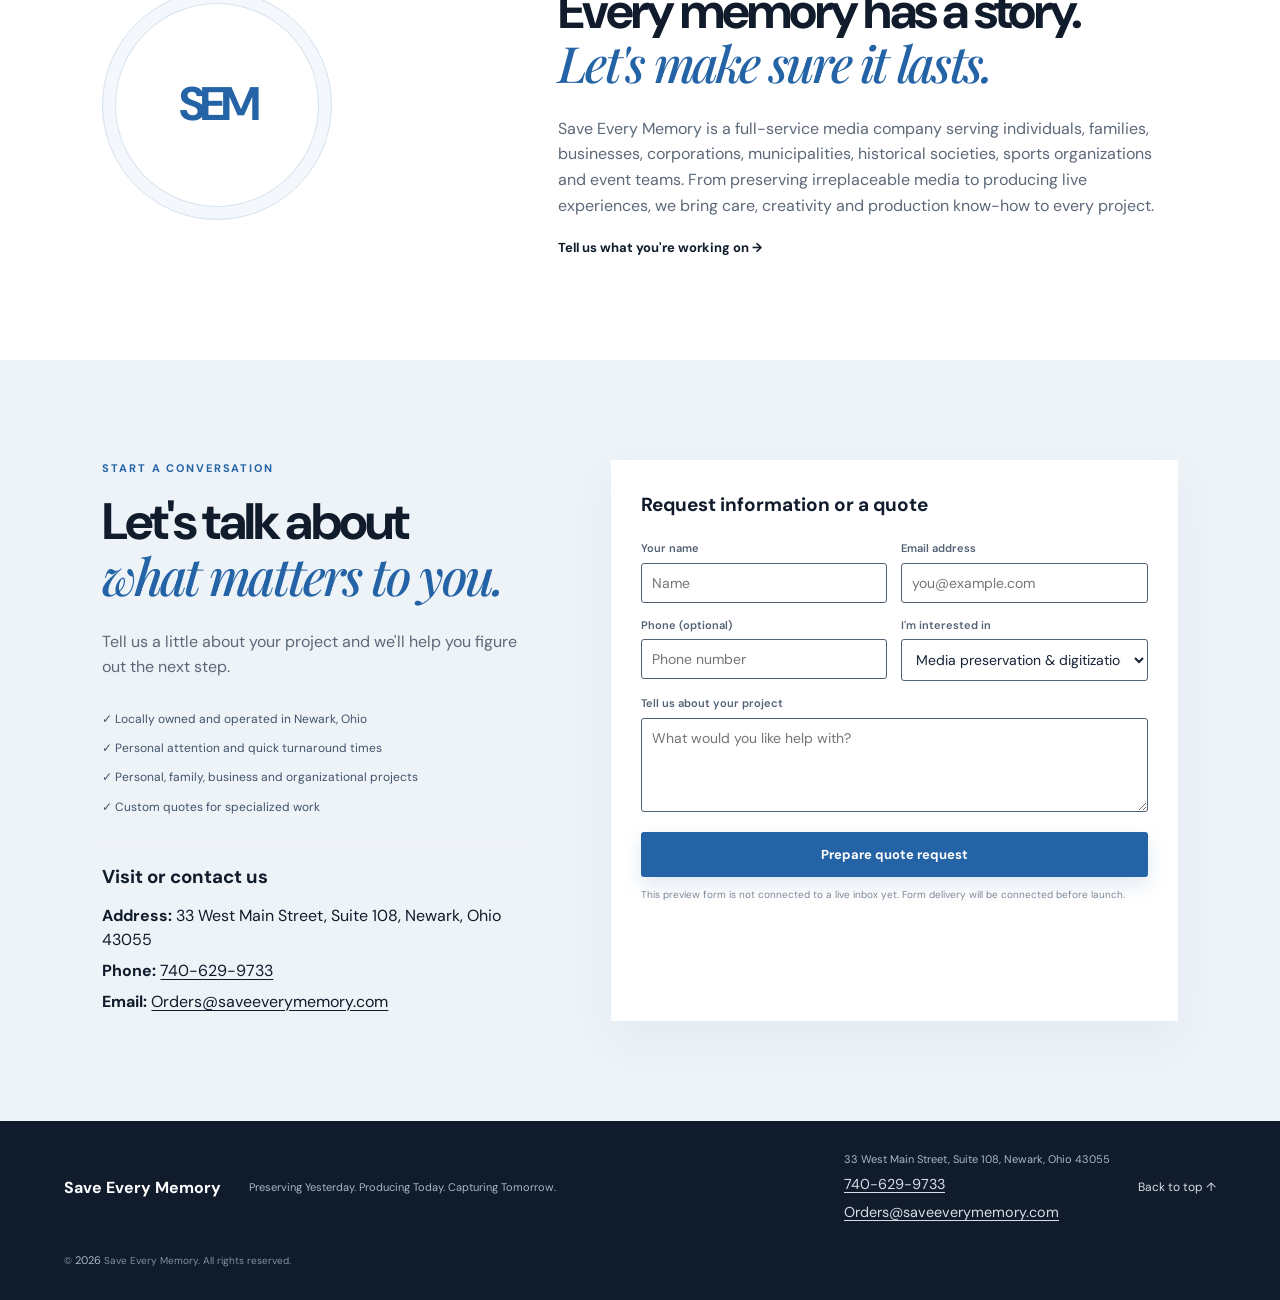
==== commit 7bb6b2f8: "Update index.html" ====
--- a/index.html
+++ b/index.html
@@ -3,20 +3,25 @@
 <head>
   <meta charset="utf-8">
   <meta name="viewport" content="width=device-width, initial-scale=1">
-  <meta name="description" content="Save Every Memory preserves the moments, stories and history that matter — and produces professional video and live events.">
+  <meta name="description" content="Save Every Memory is a local Newark, Ohio business providing media preservation, document digitization, video production and live event services with personal service and quick turnaround.">
   <title>Save Every Memory | Preserve. Produce. Remember.</title>
   <link rel="stylesheet" href="styles.css">
+
+  <style>
+    .local-promise{display:flex;flex-direction:column;gap:6px;margin:20px 0 4px;padding:16px 18px;border-left:4px solid #2e75b8;background:rgba(46,117,184,.09);border-radius:0 10px 10px 0}.local-promise strong{font-size:1.04rem}.local-promise span,.document-note{font-size:.9rem;opacity:.88}.local-promise .local-address{font-weight:600;opacity:1}.local-promise a{color:inherit;text-decoration:underline;text-underline-offset:3px}.local-band{display:grid;grid-template-columns:1fr 1fr;gap:36px;align-items:center;background:#f2f6fa}.local-band h2{margin:8px 0 0}.local-band>p{max-width:620px;line-height:1.75}.document-solutions{background:#fff}.document-layout{display:grid;grid-template-columns:1.25fr .75fr;gap:28px;margin-top:28px}.document-copy,.document-audience{padding:28px;border:1px solid #dce5ed;border-radius:16px;background:#fff;box-shadow:0 12px 34px rgba(20,45,70,.06)}.document-copy h3,.document-audience h3{margin-top:0}.document-copy p,.document-audience p{line-height:1.7}.document-copy ul{padding-left:22px;line-height:1.9}.document-note{margin:20px 0}.audience-grid{display:grid;grid-template-columns:1fr 1fr;gap:10px;margin:20px 0}.audience-grid span{padding:12px;border-radius:9px;background:#f1f5f8;font-weight:600;font-size:.92rem}.contact-details{margin-top:26px;padding-top:18px;border-top:1px solid rgba(255,255,255,.22)}.contact-details h3{margin:0 0 12px}.contact-details p{margin:7px 0;line-height:1.5}.contact-details a,.footer-contact a{color:inherit;text-decoration:underline;text-underline-offset:3px}.footer-contact{display:flex;flex-direction:column;gap:5px;font-size:.9rem}.footer-contact span{max-width:320px}@media(max-width:760px){.local-band,.document-layout{grid-template-columns:1fr}.document-copy,.document-audience{padding:21px}.audience-grid{grid-template-columns:1fr 1fr}}
+  </style>
+
 </head>
 <body>
   <div class="announcement">Preserving Yesterday. Producing Today. Capturing Tomorrow.</div>
   <header class="site-header">
     <a class="brand" href="#home" aria-label="Save Every Memory home">
-      <img class="brand-logo" src="save-every-memory-logo.png" alt="Save Every Memory logo">
+      <img class="brand-logo" src="assets/save-every-memory-logo.png" alt="Save Every Memory logo">
       <span><strong>Save Every Memory</strong><small>Preserve • Produce • Remember</small></span>
     </a>
     <button class="menu-toggle" aria-label="Toggle navigation" aria-expanded="false">☰</button>
     <nav class="nav">
-      <a href="#services">Services</a><a href="#formats">Media Formats</a><a href="#pricing">Digitization Pricing</a>
+      <a href="#services">Services</a><a href="#document-solutions">Document Solutions</a><a href="#formats">Media Formats</a><a href="#pricing">Digitization Pricing</a>
       <a href="#work">Our Work</a><a href="#about">About</a>
       <a class="nav-cta" href="#contact">Request a Quote</a>
     </nav>
@@ -27,9 +32,10 @@
       <div class="hero-copy">
         <p class="eyebrow">Your memories. Your stories. Your moments.</p>
         <h1>Some things are<br><em>too important</em><br>to lose.</h1>
-        <p class="hero-lede">From preserving family films and photographs to producing professional video and live events, we help you protect what matters and bring your story to life.</p>
+        <p class="hero-lede">From preserving family films and photographs to organizing business records and producing professional video and live events, we help you protect what matters and bring your story to life.</p>
+        <div class="local-promise"><strong>Locally owned. Locally operated. Proudly serving Newark, Ohio.</strong><span>Personal attention • Quick turnaround times</span><span class="local-address">Visit us: 33 West Main Street, Suite 108, Newark, Ohio 43055</span><span><a href="tel:+17406299733">Call 740-629-9733</a> · <a href="mailto:Orders@saveeverymemory.com">Email us</a></span></div>
         <div class="hero-actions"><a class="button primary" href="#contact">Let's talk about your project</a><a class="text-link" href="#services">Explore our services <span>→</span></a></div>
-        <div class="trust-line"><span>Personal & family projects</span><i></i><span>Business & organizations</span></div>
+        <div class="trust-line"><span>Personal & family projects</span><i></i><span>Business & organizations</span><i></i><span>Local service</span></div>
       </div>
       <div class="hero-art" aria-label="Memories and video production visual">
         <div class="photo photo-main"><div class="photo-label">MEMORIES THAT LAST</div></div>
@@ -42,7 +48,7 @@
     <section class="intro section-pad">
       <p class="eyebrow">One company. Many ways to tell your story.</p>
       <h2>More than media transfer.<br><em>We're here for the whole story.</em></h2>
-      <p>Whether you're protecting generations of family memories, sharing your organization's story, broadcasting a sporting event or managing a live production, Save Every Memory brings the experience and care to make it happen.</p>
+      <p>Whether you're protecting generations of family memories, organizing business records, sharing your organization's story, broadcasting a sporting event or managing a live production, Save Every Memory brings personal local service and an efficient turnaround to every project.</p>
     </section>
 
     <section class="services section-pad" id="services">
@@ -51,20 +57,33 @@
         <article class="service-card"><div class="service-number">01</div><div class="service-icon">▤</div><h3>Media Preservation<br>& Digitization</h3><p>Give aging tapes, film, photographs, slides and important documents a new digital life.</p><a href="#pricing">Explore digitization pricing →</a></article>
         <article class="service-card"><div class="service-number">02</div><div class="service-icon">▶</div><h3>Video Production<br>& Broadcasting</h3><p>Professional video, sports coverage, multi-camera productions, interviews and live streaming.</p><a href="#contact">Discuss a production →</a></article>
         <article class="service-card"><div class="service-number">03</div><div class="service-icon">✳</div><h3>Live Event Management<br>& Production</h3><p>Planning and production support for concerts, conferences, festivals, ceremonies and more.</p><a href="#contact">Plan your event →</a></article>
-        <article class="service-card"><div class="service-number">04</div><div class="service-icon">⌂</div><h3>Corporate, Municipal<br>& Historical Services</h3><p>Digitization, archival preservation and media services for businesses, municipalities and historical organizations.</p><a href="#contact">Request a custom quote →</a></article>
+        <article class="service-card"><div class="service-number">04</div><div class="service-icon">⌂</div><h3>Corporate, Municipal<br>& Historical Services</h3><p>Document management, searchable digital records, archival preservation and media services for businesses, municipalities and historical organizations.</p><a href="#document-solutions">Explore document solutions →</a></article>
       </div>
     </section>
 
 
+    <section class="local-band section-pad" aria-label="Why choose Save Every Memory">
+      <div><span class="eyebrow">A local business you can reach</span><h2>Local service. Personal attention.<br><em>Quick turnaround.</em></h2></div>
+      <p>We are proud to serve our community from right here in Newark, Ohio. Work directly with a local business that values your time, your project and the memories or records entrusted to us.</p>
+    </section>
+
+    <section class="document-solutions section-pad" id="document-solutions">
+      <div class="section-heading"><div><p class="eyebrow">For businesses and organizations</p><h2>Paper files into<br><em>searchable digital records.</em></h2></div><p class="section-note">Your important records deserve more than a filing cabinet. We help turn paper documents into organized digital archives that are easier to search and retrieve.</p></div>
+      <div class="document-layout">
+        <div class="document-copy"><h3>Document Management & Digital Records Solutions</h3><p>From a one-time digitization project to ongoing records support, we can help your team move from paper-heavy storage to a more accessible digital workflow. We scan, organize, index and help build searchable digital databases so your staff can find the records they need more easily.</p><ul><li>High-volume document scanning and digitization</li><li>OCR processing to make supported scanned documents text-searchable</li><li>Organizing and indexing files into searchable digital databases for easier retrieval</li><li>Digitizing contracts, invoices, case files, historical records and more</li><li>One-time projects or ongoing scanning and indexing services</li></ul><p class="document-note">Available by custom quote. Project scope, file organization and delivery format are discussed before work begins.</p><a class="button primary" href="#contact">Discuss a document project</a></div>
+        <div class="document-audience"><h3>Who we can help</h3><div class="audience-grid"><span>Law firms</span><span>Businesses</span><span>Municipalities</span><span>Schools</span><span>Professional offices</span><span>Historical societies</span></div><p>Need help with a large backlog of paper records or a continuing digitization project? Let's talk through what you have and what you need.</p></div>
+      </div>
+    </section>
+
     <section class="formats section-pad" id="formats">
       <div class="section-heading"><div><p class="eyebrow">Know what you have</p><h2>Media formats we<br><em>preserve and digitize.</em></h2></div><p class="section-note">Not sure what type of tape, slide or film you have? Compare your media with the examples below, then contact us if you need help identifying it.</p></div>
       <div class="format-grid">
-        <article class="format-card"><img src="vhs.webp" alt="VHS videocassette tape"><div><h3>VHS</h3><p>Full-size home video cassettes commonly used in VCRs.</p></div></article>
-        <article class="format-card"><img src="vhsc.webp" alt="Compact VHS-C camcorder cassette"><div><h3>VHS-C</h3><p>Smaller camcorder tapes, often used with an adapter for VHS players.</p></div></article>
-        <article class="format-card"><img src="hi8.webp" alt="Hi-8 camcorder cassette"><div><h3>Hi-8</h3><p>Compact 8mm-family camcorder tapes, including Hi-8 recordings.</p></div></article>
-        <article class="format-card"><img src="minidv.webp" alt="MiniDV digital camcorder cassette"><div><h3>MiniDV</h3><p>Small digital video cassettes used in many late-1990s and 2000s camcorders.</p></div></article>
-        <article class="format-card"><img src="slides.webp" alt="35mm photographic slides in slide mounts"><div><h3>35mm Slides</h3><p>Individual mounted transparencies, often viewed in a slide projector.</p></div></article>
-        <article class="format-card"><img src="film-negatives.webp" alt="35mm photographic film negatives"><div><h3>35mm Film & Negatives</h3><p>Photographic film strips and negatives ready for scanning.</p></div></article>
+        <article class="format-card"><img src="assets/vhs.webp" alt="VHS videocassette tape"><div><h3>VHS</h3><p>Full-size home video cassettes commonly used in VCRs.</p></div></article>
+        <article class="format-card"><img src="assets/vhsc.webp" alt="Compact VHS-C camcorder cassette"><div><h3>VHS-C</h3><p>Smaller camcorder tapes, often used with an adapter for VHS players.</p></div></article>
+        <article class="format-card"><img src="assets/hi8.webp" alt="Hi-8 camcorder cassette"><div><h3>Hi-8</h3><p>Compact 8mm-family camcorder tapes, including Hi-8 recordings.</p></div></article>
+        <article class="format-card"><img src="assets/minidv.webp" alt="MiniDV digital camcorder cassette"><div><h3>MiniDV</h3><p>Small digital video cassettes used in many late-1990s and 2000s camcorders.</p></div></article>
+        <article class="format-card"><img src="assets/slides.webp" alt="35mm photographic slides in slide mounts"><div><h3>35mm Slides</h3><p>Individual mounted transparencies, often viewed in a slide projector.</p></div></article>
+        <article class="format-card"><img src="assets/film-negatives.webp" alt="35mm photographic film negatives"><div><h3>35mm Film & Negatives</h3><p>Photographic film strips and negatives ready for scanning.</p></div></article>
       </div>
       <p class="format-note">These photos are visual examples. Tape labels, colors and cassette designs can vary by manufacturer and recording format.</p>
     </section>
@@ -127,11 +146,12 @@
 
     <section class="about section-pad" id="about"><div class="about-mark">SEM</div><div><p class="eyebrow">About Save Every Memory</p><h2>Every memory has a story.<br><em>Let's make sure it lasts.</em></h2><p>Save Every Memory is a full-service media company serving individuals, families, businesses, corporations, municipalities, historical societies, sports organizations and event teams. From preserving irreplaceable media to producing live experiences, we bring care, creativity and production know-how to every project.</p><a class="text-link" href="#contact">Tell us what you're working on →</a></div></section>
 
-    <section class="contact section-pad" id="contact"><div class="contact-copy"><p class="eyebrow">Start a conversation</p><h2>Let's talk about<br><em>what matters to you.</em></h2><p>Tell us a little about your project and we'll help you figure out the next step.</p><div class="contact-points"><span>✓ Personal and family projects</span><span>✓ Business and organizational services</span><span>✓ Custom quotes for specialized work</span></div></div>
-      <form class="contact-form" id="quoteForm"><div class="form-heading">Request information or a quote</div><div class="form-grid"><label>Your name<input required name="name" placeholder="Name"></label><label>Email address<input required type="email" name="email" placeholder="you@example.com"></label><label>Phone (optional)<input name="phone" placeholder="Phone number"></label><label>I'm interested in<select name="interest"><option>Media preservation & digitization</option><option>Video production & broadcasting</option><option>Live event management & production</option><option>Corporate, municipal & historical services</option><option>Other / not sure yet</option></select></label><label class="wide">Tell us about your project<textarea required name="message" rows="4" placeholder="What would you like help with?"></textarea></label></div><button class="button primary full" type="submit">Prepare quote request</button><p class="form-hint">This preview form is not connected to a live inbox yet. Form delivery will be connected before launch.</p><div id="formStatus" role="status"></div></form>
+    <section class="contact section-pad" id="contact"><div class="contact-copy"><p class="eyebrow">Start a conversation</p><h2>Let's talk about<br><em>what matters to you.</em></h2><p>Tell us a little about your project and we'll help you figure out the next step.</p><div class="contact-points"><span>✓ Locally owned and operated in Newark, Ohio</span><span>✓ Personal attention and quick turnaround times</span><span>✓ Personal, family, business and organizational projects</span><span>✓ Custom quotes for specialized work</span></div>
+        <div class="contact-details"><h3>Visit or contact us</h3><p><strong>Address:</strong> 33 West Main Street, Suite 108, Newark, Ohio 43055</p><p><strong>Phone:</strong> <a href="tel:+17406299733">740-629-9733</a></p><p><strong>Email:</strong> <a href="mailto:Orders@saveeverymemory.com">Orders@saveeverymemory.com</a></p></div></div>
+      <form class="contact-form" id="quoteForm"><div class="form-heading">Request information or a quote</div><div class="form-grid"><label>Your name<input required name="name" placeholder="Name"></label><label>Email address<input required type="email" name="email" placeholder="you@example.com"></label><label>Phone (optional)<input name="phone" placeholder="Phone number"></label><label>I'm interested in<select name="interest"><option>Media preservation & digitization</option><option>Video production & broadcasting</option><option>Live event management & production</option><option>Corporate, municipal & historical services</option><option>Document management & digital records</option><option>Other / not sure yet</option></select></label><label class="wide">Tell us about your project<textarea required name="message" rows="4" placeholder="What would you like help with?"></textarea></label></div><button class="button primary full" type="submit">Prepare quote request</button><p class="form-hint">This preview form is not connected to a live inbox yet. Form delivery will be connected before launch.</p><div id="formStatus" role="status"></div></form>
     </section>
   </main>
-  <footer><a class="footer-brand" href="#home">Save Every Memory</a><span>Preserving Yesterday. Producing Today. Capturing Tomorrow.</span><a href="#home">Back to top ↑</a><small>© <span id="year"></span> Save Every Memory. All rights reserved.</small></footer>
+  <footer><a class="footer-brand" href="#home">Save Every Memory</a><span>Preserving Yesterday. Producing Today. Capturing Tomorrow.</span><div class="footer-contact"><span>33 West Main Street, Suite 108, Newark, Ohio 43055</span><a href="tel:+17406299733">740-629-9733</a><a href="mailto:Orders@saveeverymemory.com">Orders@saveeverymemory.com</a></div><a href="#home">Back to top ↑</a><small>© <span id="year"></span> Save Every Memory. All rights reserved.</small></footer>
   <script src="script.js"></script>
 </body>
 </html>
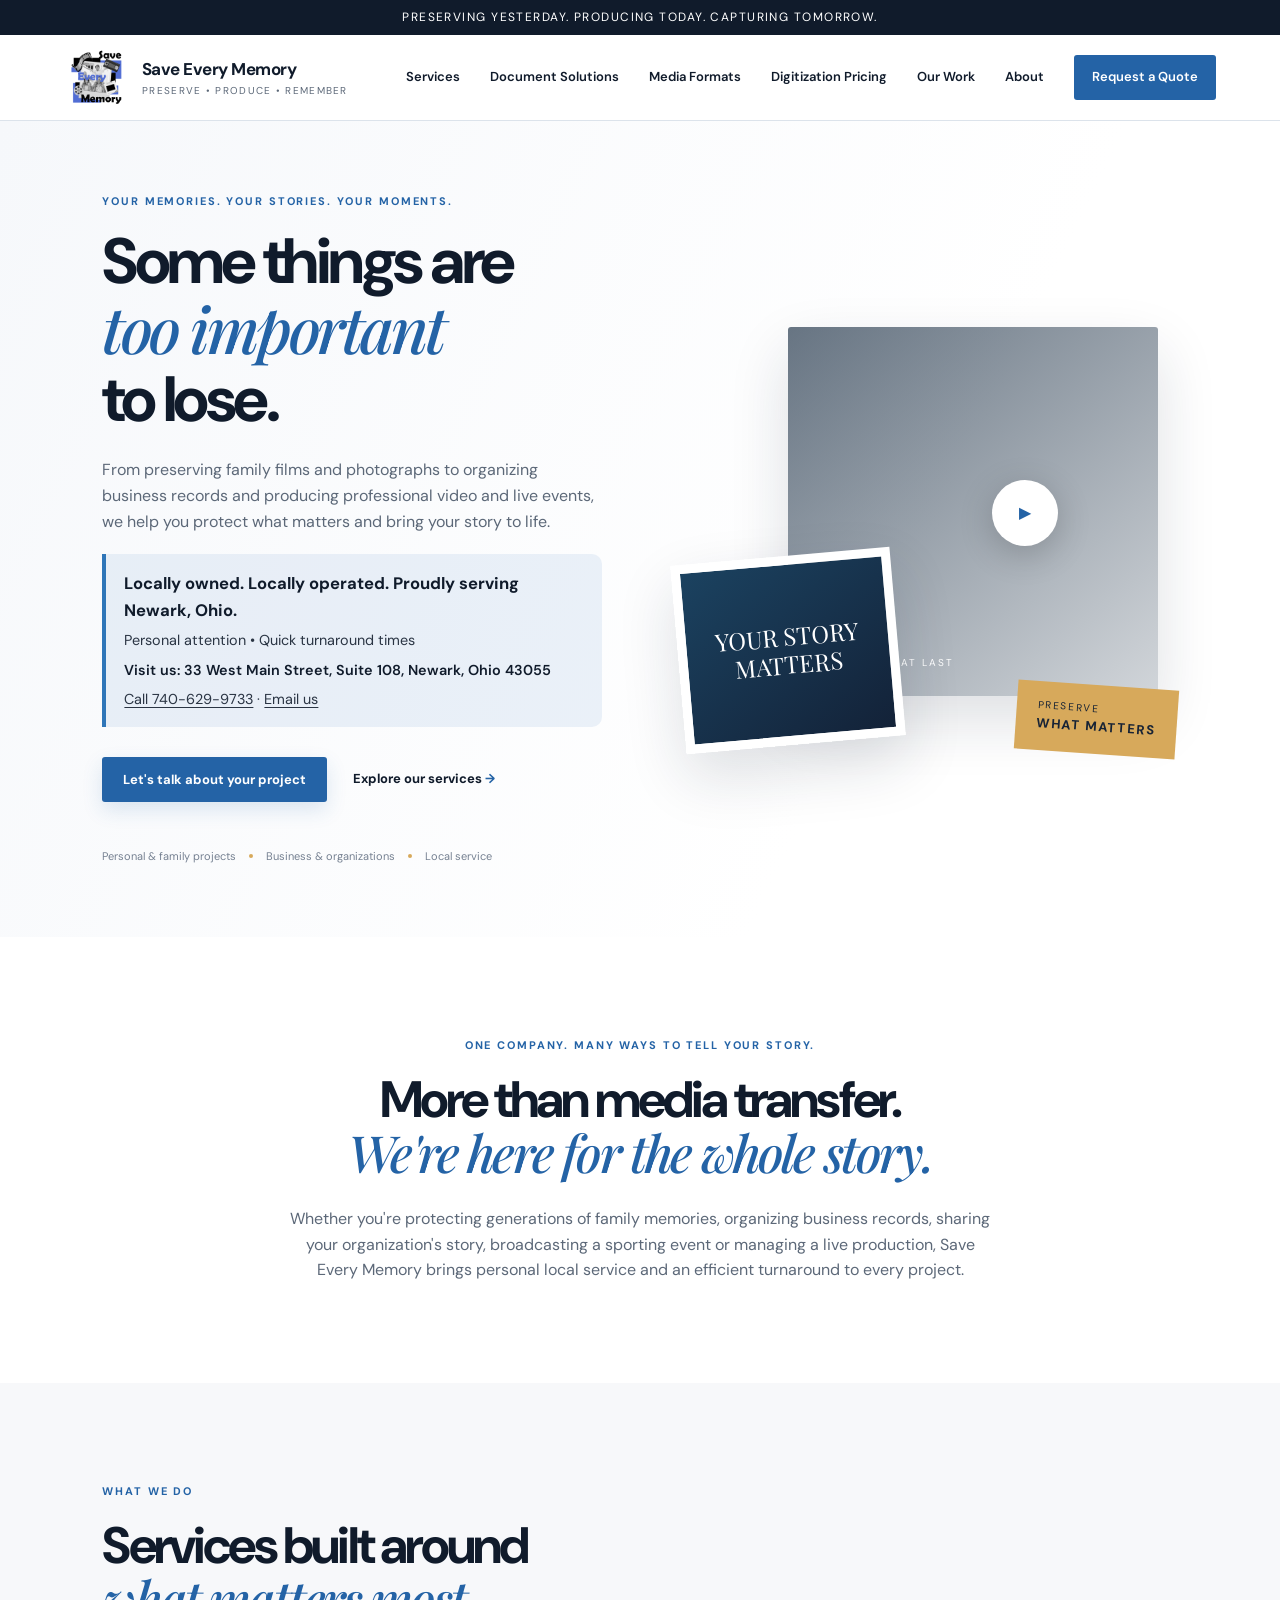
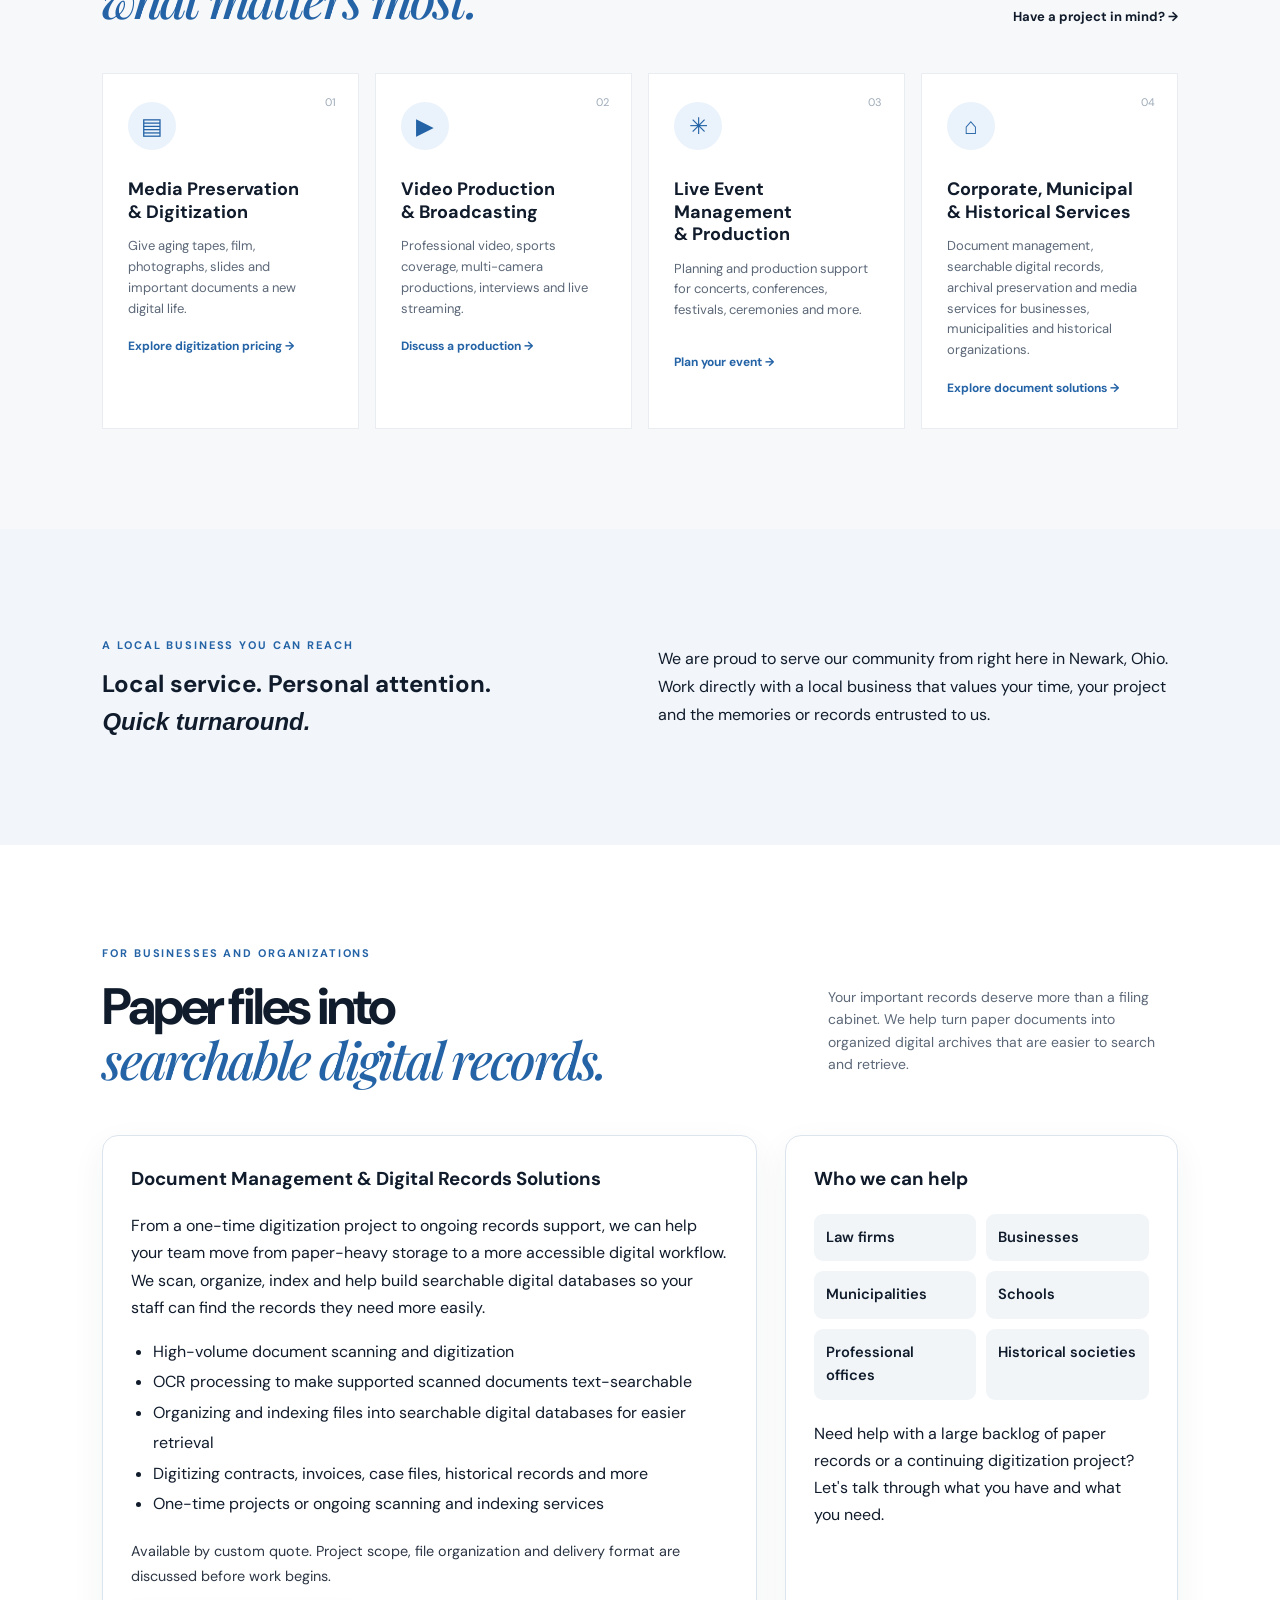
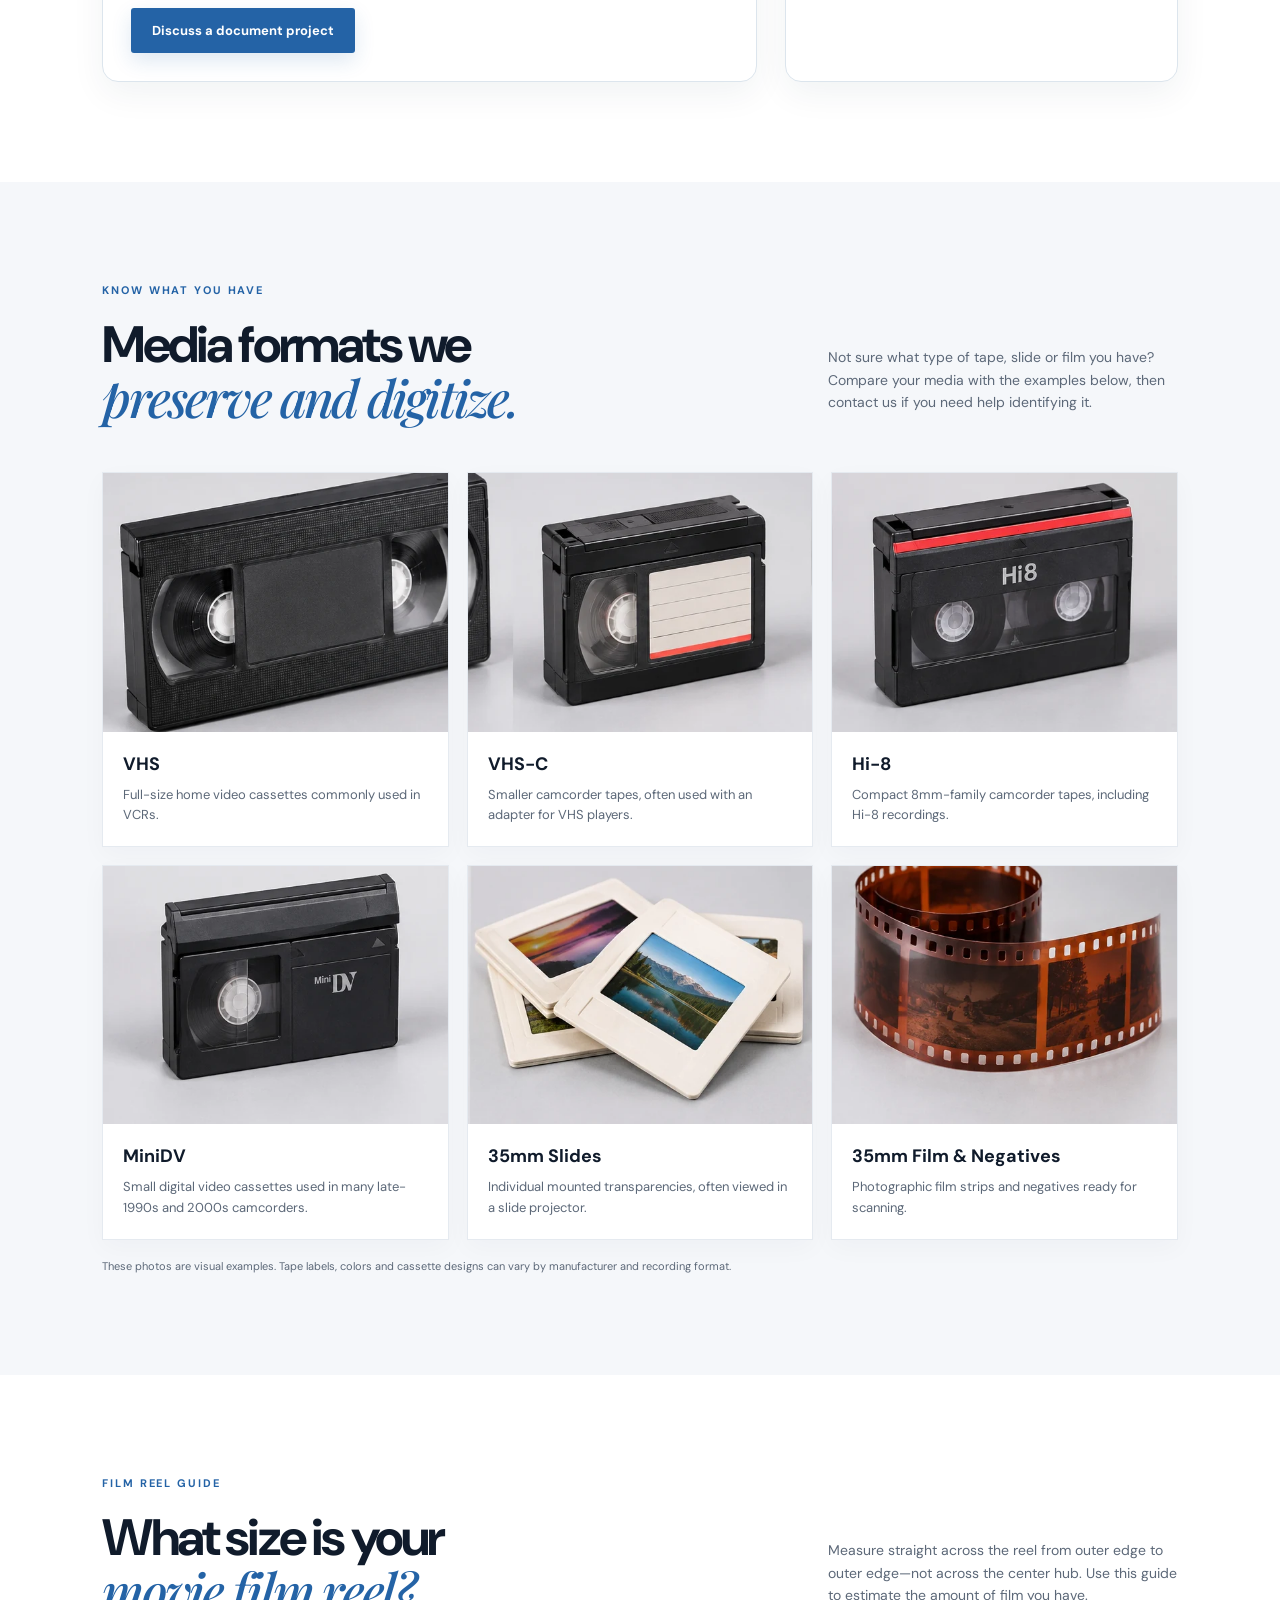
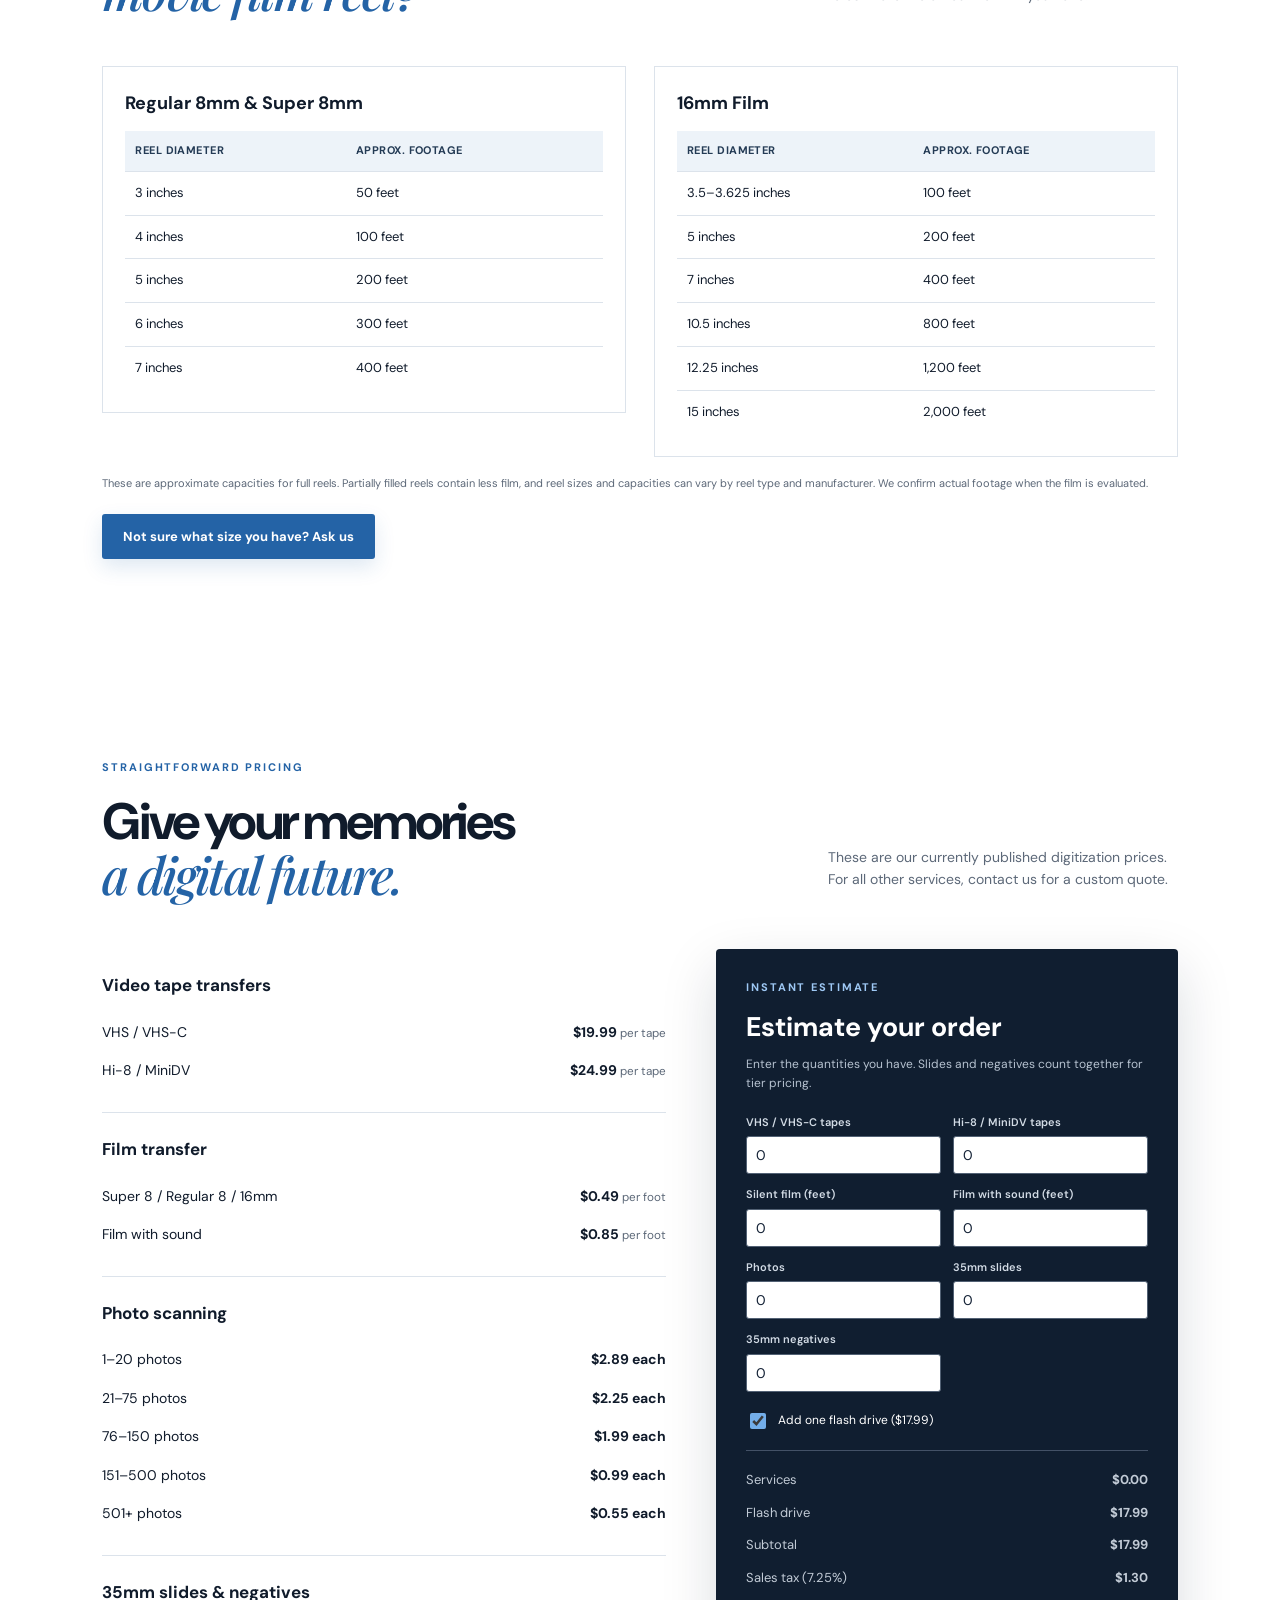
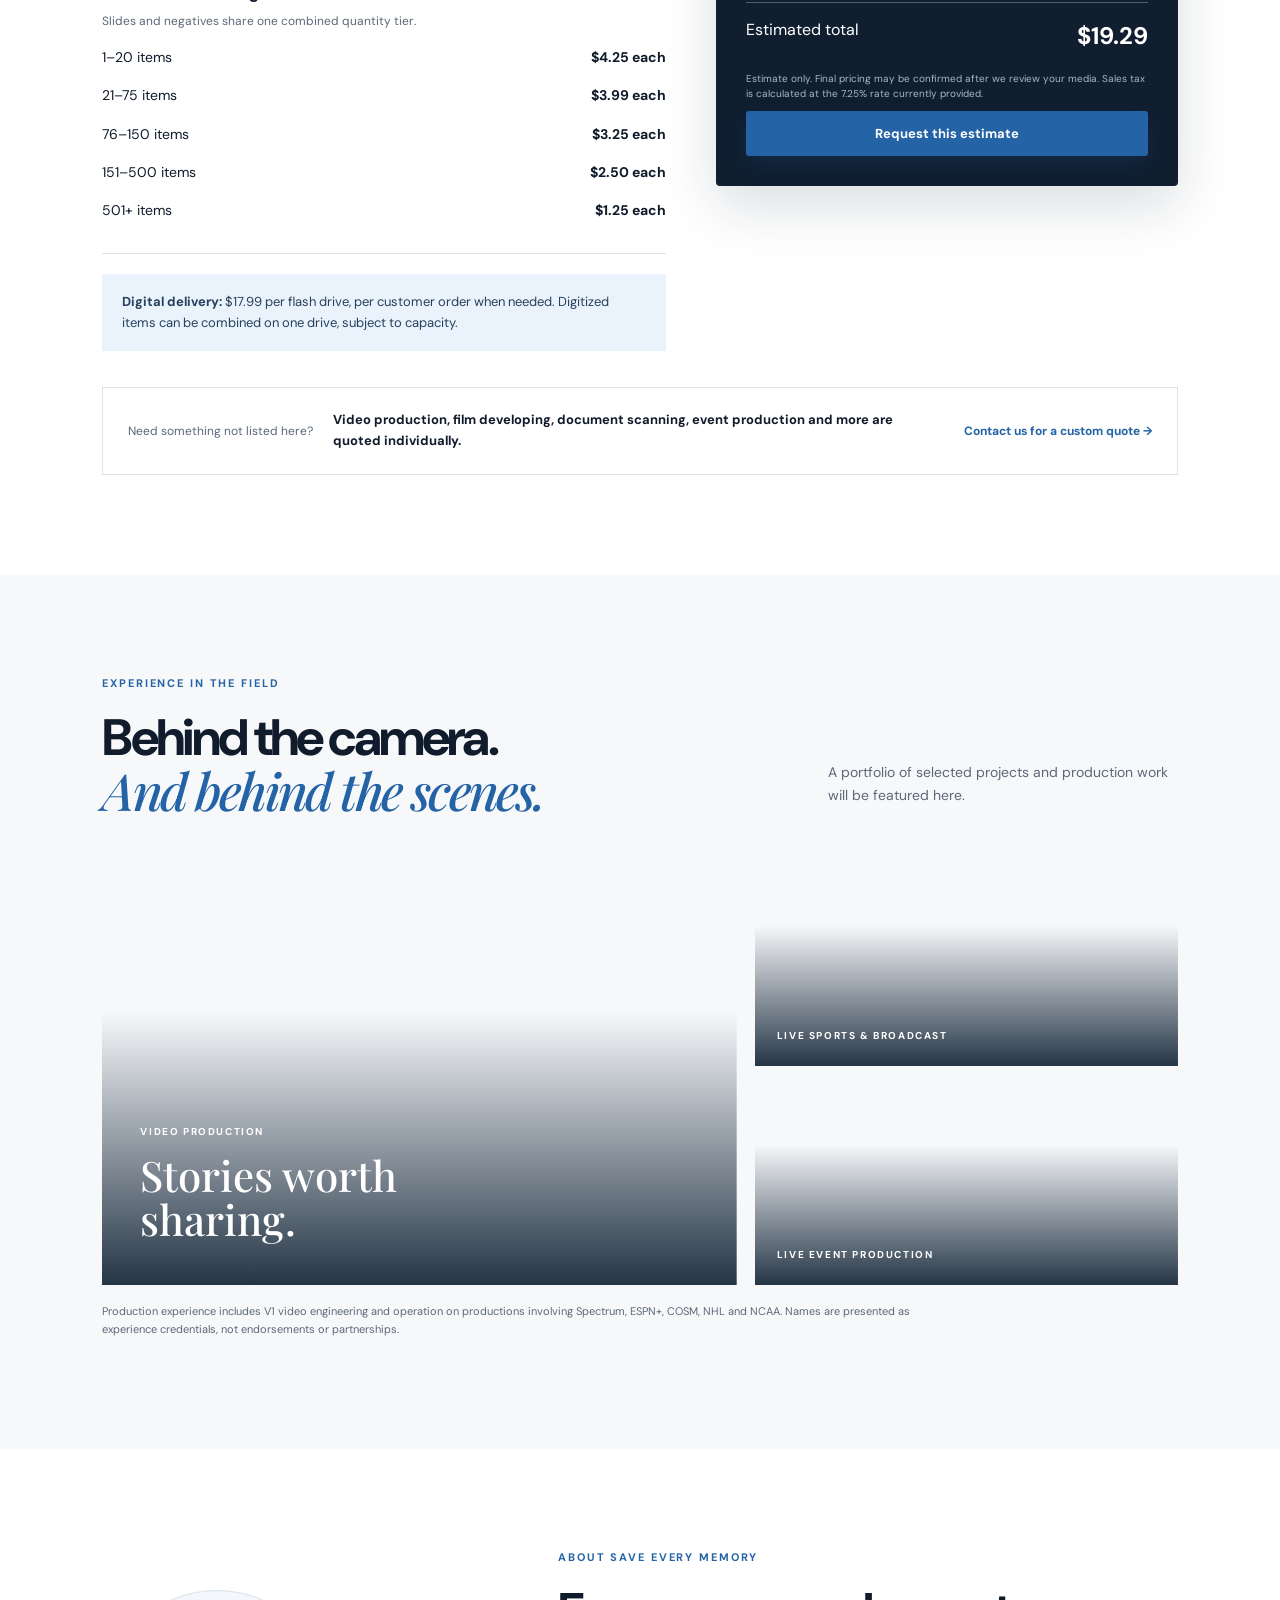
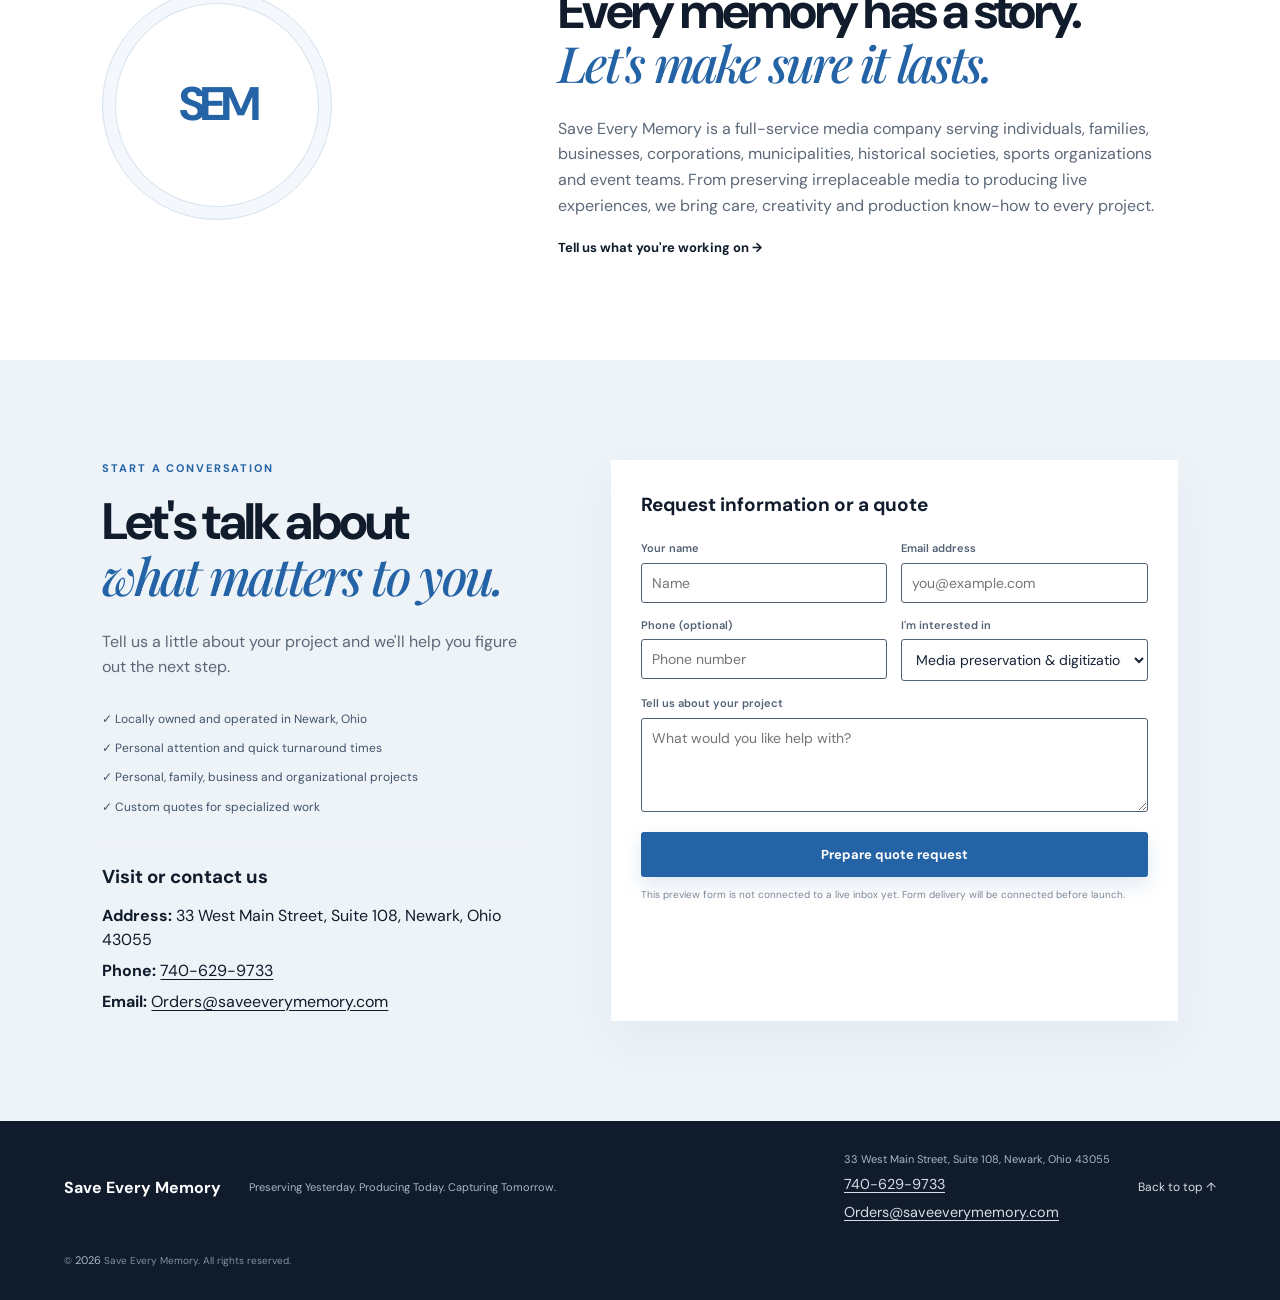
==== commit cb958392: "Update index.html" ====
--- a/index.html
+++ b/index.html
@@ -16,7 +16,7 @@
   <div class="announcement">Preserving Yesterday. Producing Today. Capturing Tomorrow.</div>
   <header class="site-header">
     <a class="brand" href="#home" aria-label="Save Every Memory home">
-      <img class="brand-logo" src="assets/save-every-memory-logo.png" alt="Save Every Memory logo">
+      <img class="brand-logo" src="save-every-memory-logo.png" alt="Save Every Memory logo">
       <span><strong>Save Every Memory</strong><small>Preserve • Produce • Remember</small></span>
     </a>
     <button class="menu-toggle" aria-label="Toggle navigation" aria-expanded="false">☰</button>
@@ -78,12 +78,12 @@
     <section class="formats section-pad" id="formats">
       <div class="section-heading"><div><p class="eyebrow">Know what you have</p><h2>Media formats we<br><em>preserve and digitize.</em></h2></div><p class="section-note">Not sure what type of tape, slide or film you have? Compare your media with the examples below, then contact us if you need help identifying it.</p></div>
       <div class="format-grid">
-        <article class="format-card"><img src="assets/vhs.webp" alt="VHS videocassette tape"><div><h3>VHS</h3><p>Full-size home video cassettes commonly used in VCRs.</p></div></article>
-        <article class="format-card"><img src="assets/vhsc.webp" alt="Compact VHS-C camcorder cassette"><div><h3>VHS-C</h3><p>Smaller camcorder tapes, often used with an adapter for VHS players.</p></div></article>
-        <article class="format-card"><img src="assets/hi8.webp" alt="Hi-8 camcorder cassette"><div><h3>Hi-8</h3><p>Compact 8mm-family camcorder tapes, including Hi-8 recordings.</p></div></article>
-        <article class="format-card"><img src="assets/minidv.webp" alt="MiniDV digital camcorder cassette"><div><h3>MiniDV</h3><p>Small digital video cassettes used in many late-1990s and 2000s camcorders.</p></div></article>
-        <article class="format-card"><img src="assets/slides.webp" alt="35mm photographic slides in slide mounts"><div><h3>35mm Slides</h3><p>Individual mounted transparencies, often viewed in a slide projector.</p></div></article>
-        <article class="format-card"><img src="assets/film-negatives.webp" alt="35mm photographic film negatives"><div><h3>35mm Film & Negatives</h3><p>Photographic film strips and negatives ready for scanning.</p></div></article>
+        <article class="format-card"><img src="vhs.webp" alt="VHS videocassette tape"><div><h3>VHS</h3><p>Full-size home video cassettes commonly used in VCRs.</p></div></article>
+        <article class="format-card"><img src="vhsc.webp" alt="Compact VHS-C camcorder cassette"><div><h3>VHS-C</h3><p>Smaller camcorder tapes, often used with an adapter for VHS players.</p></div></article>
+        <article class="format-card"><img src="hi8.webp" alt="Hi-8 camcorder cassette"><div><h3>Hi-8</h3><p>Compact 8mm-family camcorder tapes, including Hi-8 recordings.</p></div></article>
+        <article class="format-card"><img src="minidv.webp" alt="MiniDV digital camcorder cassette"><div><h3>MiniDV</h3><p>Small digital video cassettes used in many late-1990s and 2000s camcorders.</p></div></article>
+        <article class="format-card"><img src="slides.webp" alt="35mm photographic slides in slide mounts"><div><h3>35mm Slides</h3><p>Individual mounted transparencies, often viewed in a slide projector.</p></div></article>
+        <article class="format-card"><img src="film-negatives.webp" alt="35mm photographic film negatives"><div><h3>35mm Film & Negatives</h3><p>Photographic film strips and negatives ready for scanning.</p></div></article>
       </div>
       <p class="format-note">These photos are visual examples. Tape labels, colors and cassette designs can vary by manufacturer and recording format.</p>
     </section>
